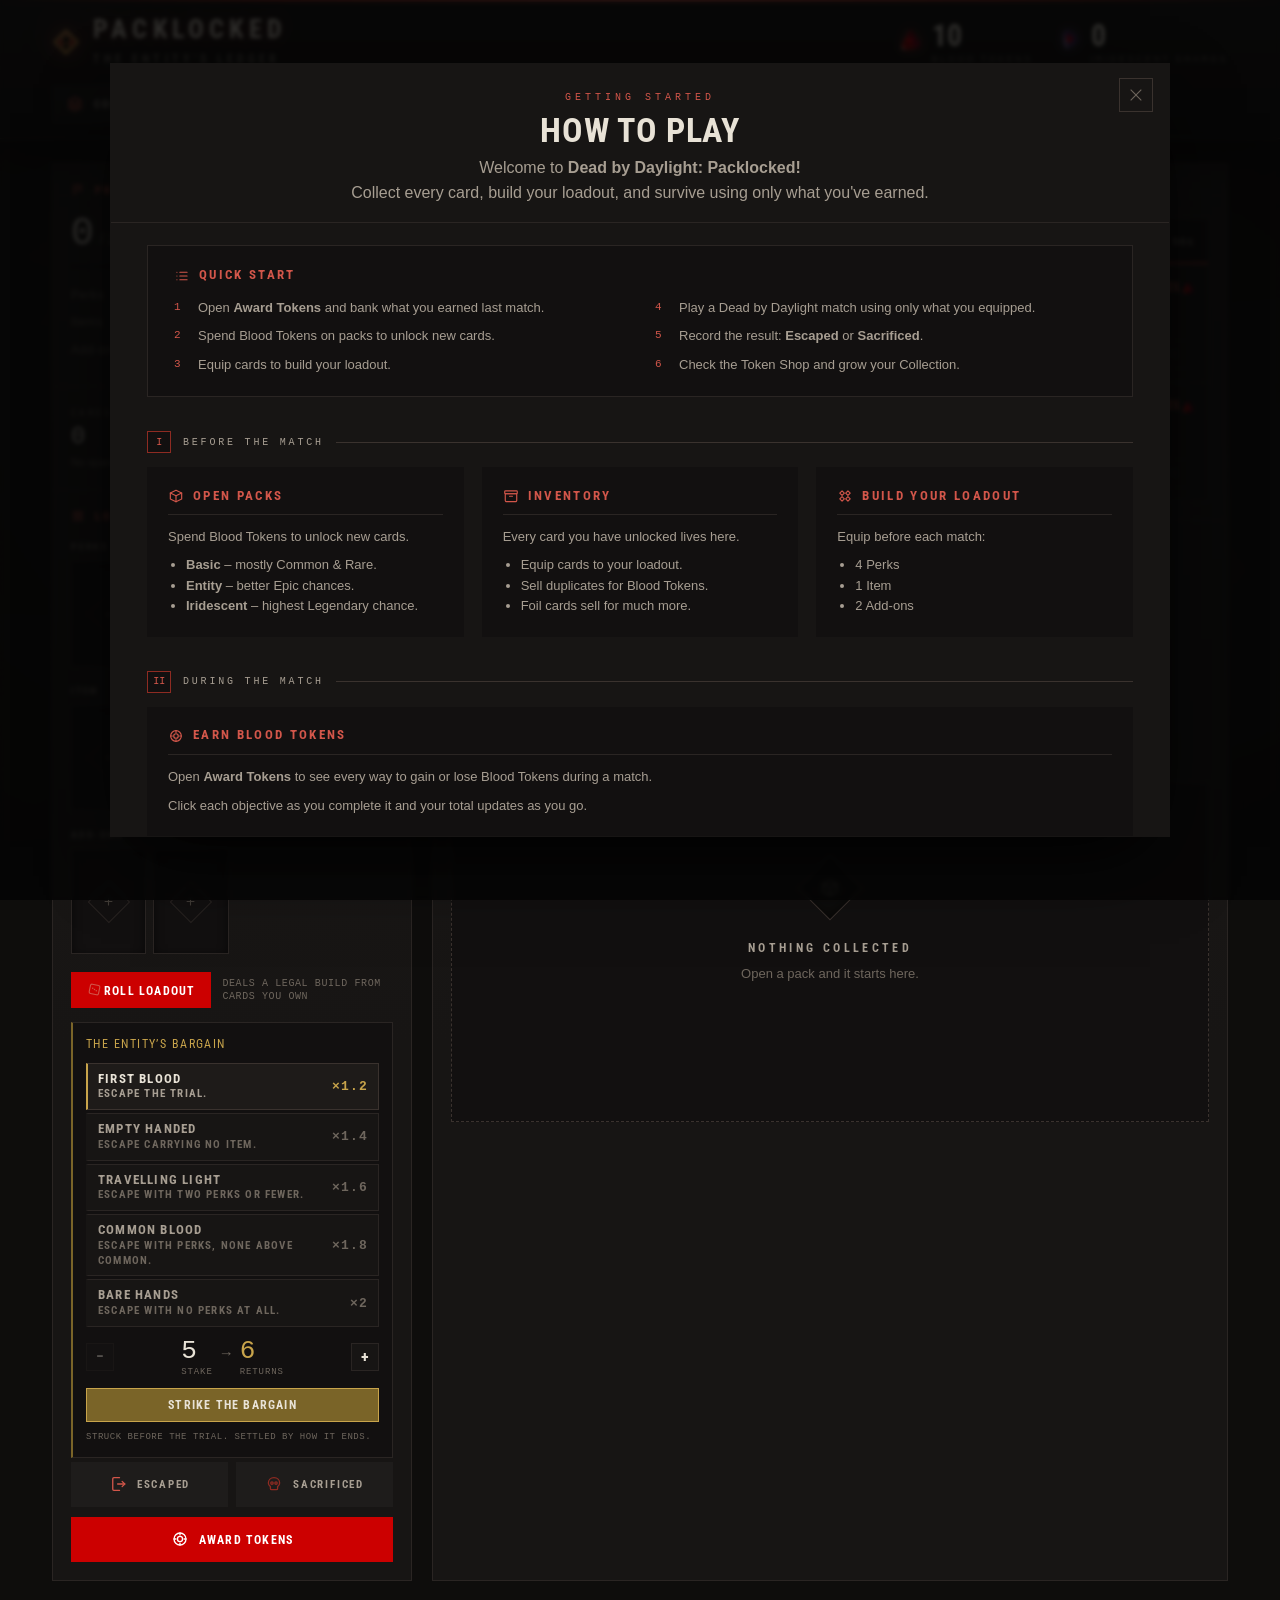
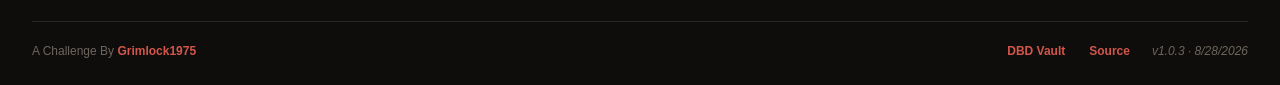
==== index.html @ 62cfdfff "Make Rusty Equipment give items, and ship v1.0.3 Equipment packs drew from items and add-ons merged " ====
<!DOCTYPE html>
<html lang="en">
<head>
 <meta charset="UTF-8">
 <meta name="viewport" content="width=device-width, initial-scale=1.0">
 <title>DBD Packlocked</title>

 <!-- The bar's brand mark. SVG first, because browsers that understand it
      prefer it and it stays sharp on any display; the 32px PNG is the fallback
      for the ones that do not, and 180 is what iOS wants for a home screen. -->
 <link rel="icon" type="image/svg+xml" href="images/ui/favicon.svg">
 <link rel="icon" type="image/png" sizes="32x32" href="images/ui/favicon-32.png">
 <link rel="apple-touch-icon" sizes="180x180" href="images/ui/favicon-180.png">
 <meta name="theme-color" content="#0E0D0C">

 <link rel="stylesheet" href="css/chrome.css">
 <link rel="stylesheet" href="css/spectacle.css">

 <!-- The one script that is not at the bottom with the others. It sets the
      Reduced Effects class on <html> before the first paint, which is the
      whole reason it exists. Loaded down with its siblings it would arrive
      after the browser had already painted the fog and filters once, on
      exactly the machines that cannot afford to. See the load order note in
      the file itself before moving it. -->
 <script src="ui/graphics.js"></script>
</head>
<body>

 <div class="plAmb" aria-hidden="true">
 <i class="plAmb__grain"></i>
 <i class="plAmb__fog plAmb__fog--pale"></i>
 <i class="plAmb__fog plAmb__fog--blood"></i>
 <i class="plAmb__vignette"></i>
 </div>

 <header class="plBar">

 <div class="plBar__inner">

 <div class="plBar__brand">
 <span class="plBar__mark" data-icon="brand" data-icon-size="28" aria-hidden="true"></span>
 <div>
 <h1 class="plBar__name">Packlocked</h1>
 <p class="plBar__tag">The Entity's Ledger</p>
 </div>
 </div>

 <div class="plBar__tokens">
 <span class="plBar__blood" data-icon="blood" data-icon-size="22"></span>
 <div class="plBar__tokensText">
 <span class="plBar__n" id="tokens">0</span>
 <span class="plBar__k">Blood Tokens</span>
 </div>
 </div>

 <div class="plBar__tokens plBar__tokens--shard">
 <span class="plBar__blood" data-icon="shard" data-icon-size="22"></span>
 <div class="plBar__tokensText">
 <span class="plBar__n" id="shards">0</span>
 <span class="plBar__k">Iridescent Shards</span>
 <span class="plBar__pity" id="pityNote"></span>
 </div>
 </div>

 <nav class="plBar__nav">
 <button id="collectionButton"><span data-icon="collection"></span>Collection<span id="collectionBadge" class="plBadge" hidden></span></button>
 <button id="weeklyButton"><span data-icon="goal"></span>Weekly<span id="weeklyBadge" class="plBadge" hidden></span></button>
 <button id="statsButton"><span data-icon="stats"></span>Stats</button>
 <button id="guideButton"><span data-icon="rules"></span>Rules</button>
 <button id="saveSlotsButton"><span data-icon="save"></span>Save Slots</button>

 <div class="plMore">
 <button type="button" id="moreButton" class="plMore__toggle"
 aria-expanded="false" aria-haspopup="true" aria-label="More">
 <span data-icon="more"></span>
 </button>
 <div class="plMore__panel" id="morePanel" hidden>
 <button id="settingsButton"><span data-icon="sound"></span>Settings</button>
 <div class="plMore__rule" role="separator"></div>
 <button id="removeToken"><span data-icon="minus"></span>-1 Token</button>
 <button id="resetInventory" class="plMore__danger"><span data-icon="reset"></span>Reset Save</button>
 </div>
 </div>
 </nav>

 </div>

 </header>

 <div class="app">

 <main class="plLayout">

 <aside class="plSide">

 <div class="plBlock">

 <div class="plLabel"><span data-icon="goal" data-icon-size="14"></span>Progress</div>

 <div class="plGoal">

 <div class="plGoal__top">
 <span class="plGoal__big" id="collectionFound">0</span>
 <span class="plGoal__tot" id="collectionTotal">/ 0</span>
 <span class="plGoal__pct" id="collectionPct">0%</span>
 </div>

 <div class="plGoal__bar"><i id="collectionBar"></i></div>

 <div class="plSplit" id="collectionSplit"></div>

 </div>

 </div>

 <div class="plMinor" id="plMinor"></div>

 <div class="plBlock">

 <div class="plLabel"><span data-icon="loadout" data-icon-size="14"></span>Loadout
 <button type="button" id="holdAllButton" class="loadoutBulkLock"
 title="Hold every filled slot so the next roll leaves them alone">Hold All</button>
 <button type="button" id="clearHoldsButton" class="loadoutBulkLock"
 title="Release every held slot">Clear Holds</button>
 </div>

 <div class="plLoadout">

 <div class="plLoadout__group">
 <h3>Perks</h3>
 <div class="plLoadout__row" id="perkSlots">
 <div class="slot" id="perk1"><span class="slot__mark" aria-hidden="true" data-icon="plus" data-icon-size="15"></span><span class="srOnly">Empty perk slot</span></div>
 <div class="slot" id="perk2"><span class="slot__mark" aria-hidden="true" data-icon="plus" data-icon-size="15"></span><span class="srOnly">Empty perk slot</span></div>
 <div class="slot" id="perk3"><span class="slot__mark" aria-hidden="true" data-icon="plus" data-icon-size="15"></span><span class="srOnly">Empty perk slot</span></div>
 <div class="slot" id="perk4"><span class="slot__mark" aria-hidden="true" data-icon="plus" data-icon-size="15"></span><span class="srOnly">Empty perk slot</span></div>
 </div>
 </div>

 <div class="plLoadout__group">
 <h3>Item</h3>
 <div class="plLoadout__row">
 <div class="slot" id="itemSlot"><span class="slot__mark" aria-hidden="true" data-icon="plus" data-icon-size="15"></span><span class="srOnly">Empty item slot</span></div>
 </div>
 </div>

 <div class="plLoadout__group">
 <h3>Add-ons</h3>
 <div class="plLoadout__row" id="addonSlots">
 <div class="slot" id="addon1"><span class="slot__mark" aria-hidden="true" data-icon="plus" data-icon-size="15"></span><span class="srOnly">Empty add-on slot</span></div>
 <div class="slot" id="addon2"><span class="slot__mark" aria-hidden="true" data-icon="plus" data-icon-size="15"></span><span class="srOnly">Empty add-on slot</span></div>
 </div>
 </div>

 </div>

 <div class="plRoll">
 <button type="button" id="rollLoadout" class="plRoll__go"><span data-icon="dice" data-icon-size="15"></span>Roll Loadout</button>
 <span class="plRoll__note" id="rollNote">Deals a legal build from cards you own</span>
 </div>

 <div class="plDeal" id="bargainPanel"></div>

 <div class="plResults">
 <button id="escapedButton"><span data-icon="escaped"></span>Escaped</button>
 <button id="sacrificedButton"><span data-icon="sacrificed"></span>Sacrificed</button>
 </div>

 <p class="plConfirmNote hidden" id="sacrificeNote">
 Those cards are gone for good. Click again to confirm.
 </p>

 <button id="tokenGuideButton" class="plActions__primary"><span data-icon="award"></span>Award Tokens</button>

 </div>

 </aside>

 <section class="plMain">

 <div class="plBlock">

    <div class="plLabel">
        <span data-icon="pack" data-icon-size="14"></span>Card Packs
        <button type="button" id="autoOpenToggle" class="autoToggle" aria-pressed="false">
            <span class="autoToggle__dot"></span><span class="autoToggle__label">Auto Open</span>
        </button>
    </div>

    <div class="plPackArea">

        <div class="plPackShelf">

            <!-- Cheapest first, so the shelf reads as a price ladder. -->
            <div class="plShelf">
                <div class="plPick">
                    <button id="basicPack" class="plWrap" data-tier="basic"></button>
                </div>

                <div class="plPick">
                    <button id="itemPack" class="plWrap" data-tier="item"></button>
                </div>

                <div class="plPick">
                    <button id="entityPack" class="plWrap" data-tier="entity"></button>
                </div>
            </div>

        </div>

        <!-- Rotating Pack Shop: two special packs rotate every hour,
             with 1-3 copies available for each pack during the rotation.

             The drain bar under the header empties across that window, so the
             stock reads as temporary at a glance rather than only to whoever
             stops to do arithmetic on the clock. -->
        <div class="rp" id="rotatingPackShop">

            <div class="rp__head">
                <span class="rp__title">Rotating Packs</span>
                <span class="rp__timer" id="rotatingPackTimer">--</span>
            </div>

            <div class="rp__drain">
                <i id="rotatingPackDrain"></i>
            </div>

            <div class="rp__list" id="rotatingPackList"></div>

        </div>

    </div>

    <div id="packAnimation"></div>

</div>

 <div class="plBlock plTabbed">

 <div class="plTabs">
 <button class="plTab active" data-tab="inventory">
 Inventory<span id="tabInvCount"></span>
 </button>
 <button class="plTab" data-tab="shop">
 Shop<span id="tabShopCount"></span>
 </button>
 <button class="plTab" data-tab="pulls">
 Pulls<span id="tabPullCount"></span>
 </button>
 </div>

 <div class="plTabPanel" data-panel="inventory">

 <div class="invTools">

 <div class="invTools__row invTools__row--search">

 <label class="invSearch">
 <span class="invSearch__ic" data-icon="search" data-icon-size="15"></span>
 <input type="text"
 id="inventorySearch"
 placeholder="Search inventory...">
 </label>

 <p class="invCount" id="inventoryCount"></p>

 </div>

 <div class="invTools__row invTools__row--meta">

 <div class="inventoryTabs">
 <button class="inventoryTab active" data-type="perk">Perks</button>
 <button class="inventoryTab" data-type="equipment">Equipment</button>
 </div>

 <div class="invFilters" id="invRarity">
 <button class="invChip active" data-rarity="all">All<b class="invChip__n"></b></button>
 <button class="invChip common" data-rarity="Common">Common<b class="invChip__n"></b></button>
 <button class="invChip rare" data-rarity="Rare">Rare<b class="invChip__n"></b></button>
 <button class="invChip epic" data-rarity="Epic">Epic<b class="invChip__n"></b></button>
 <button class="invChip legendary" data-rarity="Legendary">Legendary<b class="invChip__n"></b></button>
 <button class="invChip special" data-rarity="Special">Special<b class="invChip__n"></b></button>
 </div>

 <label class="invSort">
 <span>Sort</span>
 <select id="inventorySort">
 <option value="rarity" selected>Rarity</option>
 <option value="recent">Newest first</option>
 <option value="name">Name</option>
 <option value="count">Duplicates</option>
 </select>
 </label>

 <button type="button" id="sellDuplicatesButton" class="invSellAll" disabled
 title="Sell every spare copy currently shown, keeping one of each">Sell Duplicates</button>

 </div>

 </div>

 <div id="inventory" class="plCard__grid--dense">Empty</div>

 </div>

 <div class="plTabPanel hidden" data-panel="shop">
 <h3 id="shopTimer"></h3>
 <div id="tokenShop"></div>
 </div>

 <div class="plTabPanel hidden" data-panel="pulls">
 <div id="pullLog"></div>
 </div>

 </div>

 </section>

 </main>

 </div>

 <div id="tokenGuide" class="modal">

 <div class="modalContent">

 <header class="modalHead modalHead--center">
 <button type="button" id="closeGuide" class="modalClose" aria-label="Close">&times;</button>
 <p class="plEyebrow">Blood Tokens</p>
 <h1 class="guideTitle">Survivor's Tome</h1>
 <p class="guideSubtitle">Earn Blood Tokens by completing objectives.</p>
 </header>

 <div class="guideGrid">

 <div class="guideCard">

 <h2>Accomplishments</h2>

 <div class="rewardRow" data-tokens="2"><span>Complete a Generator</span><strong class="rewardVal">+2<span data-icon="blood" data-icon-size="12"></span></strong></div>
 <div class="rewardRow" data-tokens="2">
 <span>Have a Generator finish while you are in chase</span>
 <strong class="rewardVal">+2<span data-icon="blood" data-icon-size="12"></span></strong>
 </div>
 <div class="rewardRow" data-tokens="1"><span>Safe Unhook</span><strong class="rewardVal">+1<span data-icon="blood" data-icon-size="12"></span></strong></div>
 <div class="rewardRow" data-tokens="1"><span>Take a Protection Hit</span><strong class="rewardVal">+1<span data-icon="blood" data-icon-size="12"></span></strong></div>
 <div class="rewardRow" data-tokens="1"><span>Heal Another Survivor</span><strong class="rewardVal">+1<span data-icon="blood" data-icon-size="12"></span></strong></div>
 <div class="rewardRow" data-tokens="1"><span>Cleanse or Bless a Totem</span><strong class="rewardVal">+1<span data-icon="blood" data-icon-size="12"></span></strong></div>
 <div class="rewardRow" data-tokens="2"><span>Stun the Killer 2x</span><strong class="rewardVal">+2<span data-icon="blood" data-icon-size="12"></span></strong></div>
 <div class="rewardRow" data-tokens="2"><span>Blind Or Pallet Save</span><strong class="rewardVal">+2<span data-icon="blood" data-icon-size="12"></span></strong></div>
 <div class="rewardRow" data-tokens="2"><span>Finish the Last Generator</span><strong class="rewardVal">+2<span data-icon="blood" data-icon-size="12"></span></strong></div>


 </div>

 <div class="guideCard">

 <h2>Bonuses</h2>

 <div class="rewardRow" data-tokens="2"><span>No Perks Equipped</span><strong class="rewardVal">+2<span data-icon="blood" data-icon-size="12"></span></strong></div>
 <div class="rewardRow" data-tokens="1"><span>No Item Equipped</span><strong class="rewardVal">+1<span data-icon="blood" data-icon-size="12"></span></strong></div>
 <div class="rewardRow" data-tokens="2"><span>Hatch Escape</span><strong class="rewardVal">+2<span data-icon="blood" data-icon-size="12"></span></strong></div>

 <div class="rewardRow" data-tokens="5"><span>Escape Without Going Down</span><strong class="rewardVal">+5<span data-icon="blood" data-icon-size="12"></span></strong></div>
 <div class="rewardRow" data-tokens="2"><span>Last Survivor Alive</span><strong class="rewardVal">+2<span data-icon="blood" data-icon-size="12"></span></strong></div>
 <div class="rewardRow" data-tokens="1"><span>Escape With A New Item</span><strong class="rewardVal">+1<span data-icon="blood" data-icon-size="12"></span></strong></div>

 </div>

 <div class="guideCard">

 <h2>Match Result</h2>

 <div class="rewardRow" data-tokens="-1">
 <span><span data-icon="sacrificed"></span>Sacrificed</span>
 <strong class="rewardVal rewardVal--neg">-1<span data-icon="blood" data-icon-size="12"></span></strong>
 </div>
 <div class="rewardRow" data-tokens="+2">
 <span>Tunneled out before 3 Generators left</span>
 <strong class="rewardVal">+2<span data-icon="blood" data-icon-size="12"></span></strong>
 </div>
 <div class="rewardRow" data-tokens="2"><span>Killed After Gates Powered</span><strong class="rewardVal">+2<span data-icon="blood" data-icon-size="12"></span></strong></div>
 <div class="rewardRow" data-tokens="3"><span>Escaped</span><strong class="rewardVal">+3<span data-icon="blood" data-icon-size="12"></span></strong></div>

 </div>

 <div class="guideCard">

 <h2>Penalties</h2>

 <div class="rewardRow" data-tokens="-2">
 <span>Cause a Teammate to get Downed</span>
 <strong class="rewardVal rewardVal--neg">-2<span data-icon="blood" data-icon-size="12"></span></strong>
 </div>

 <div class="rewardRow" data-tokens="-3">
 <span>Escape While a Teammate Is Still Hooked</span>
 <strong class="rewardVal rewardVal--neg">-3<span data-icon="blood" data-icon-size="12"></span></strong>
 </div>

 <div class="rewardRow" data-tokens="-10">
 <span>Disconnect / Give Up</span>
 <strong class="rewardVal rewardVal--neg">-10<span data-icon="blood" data-icon-size="12"></span></strong>
 </div>

 </div>

 <!-- Everything above is a row you tick after a trial. Everything below the
      game pays out on its own, so these rows read rather than click. -->
 <div class="guideCard">

 <h2>Beyond the Trial</h2>
 <p class="guideCard__note">Paid automatically. Nothing here needs awarding.</p>

 <div class="guideRow"><span>Sell a spare Common or Rare</span><strong class="rewardVal">+1<span data-icon="blood" data-icon-size="12"></span></strong></div>
 <div class="guideRow"><span>Sell a spare Epic or Legendary</span><strong class="rewardVal">+2<span data-icon="blood" data-icon-size="12"></span></strong></div>
 <div class="guideRow"><span>Sell a foil</span><strong class="rewardVal">+20<span data-icon="blood" data-icon-size="12"></span></strong></div>
 <div class="guideRow"><span>Sell an Entity Cursed</span><strong class="rewardVal">+50<span data-icon="blood" data-icon-size="12"></span></strong></div>
 <div class="guideRow">
 <span>Collection milestone, every 10%</span>
 <strong class="rewardVal">+5 to +150<span data-icon="blood" data-icon-size="12"></span></strong>
 </div>
 <div class="guideRow">
 <span>Weekly challenge, three a week</span>
 <strong class="rewardVal">+12 to +25<span data-icon="blood" data-icon-size="12"></span></strong>
 </div>
 <div class="guideRow">
 <span>Honour the Entity's Bargain</span>
 <strong class="rewardVal">&times;1.2 to &times;2</strong>
 </div>
 <div class="guideRow">
 <span>Break the Entity's Bargain</span>
 <strong class="rewardVal rewardVal--neg">stake lost</strong>
 </div>

 </div>

 <div class="guideCard">

 <h2>Iridescent Shards</h2>
 <p class="guideCard__note">A second currency. Shards only forge; they never buy packs.</p>

 <div class="guideRow"><span>Sell a spare Common</span><strong class="rewardVal">+1<span data-icon="shard" data-icon-size="12"></span></strong></div>
 <div class="guideRow"><span>Sell a spare Rare</span><strong class="rewardVal">+2<span data-icon="shard" data-icon-size="12"></span></strong></div>
 <div class="guideRow"><span>Sell a spare Epic</span><strong class="rewardVal">+3<span data-icon="shard" data-icon-size="12"></span></strong></div>
 <div class="guideRow"><span>Sell a spare Legendary</span><strong class="rewardVal">+5<span data-icon="shard" data-icon-size="12"></span></strong></div>
 <div class="guideRow"><span>&hellip; a foil pays triple, Entity Cursed eight times</span><strong class="rewardVal">&times;3 / &times;8</strong></div>
 <div class="guideRow"><span>Forge a Common</span><strong class="rewardVal rewardVal--neg">-150<span data-icon="shard" data-icon-size="12"></span></strong></div>
 <div class="guideRow"><span>Forge a Rare</span><strong class="rewardVal rewardVal--neg">-300<span data-icon="shard" data-icon-size="12"></span></strong></div>
 <div class="guideRow"><span>Forge an Epic</span><strong class="rewardVal rewardVal--neg">-540<span data-icon="shard" data-icon-size="12"></span></strong></div>
 <div class="guideRow"><span>Forge a Legendary</span><strong class="rewardVal rewardVal--neg">-1000<span data-icon="shard" data-icon-size="12"></span></strong></div>

 </div>
 </div>

 </div>

 </div>

 <div id="autoOpenModal" class="modal">
 <div class="modalContent modalContent--auto">

 <header class="modalHead modalHead--center">
 <button type="button" id="closeAutoOpen" class="modalClose" aria-label="Close">&times;</button>
 <p class="plEyebrow">Auto Open</p>
 <h2 id="autoOpenPackName">&nbsp;</h2>
 </header>

 <p class="autoOpen__afford" id="autoOpenAfford"></p>

 <div class="autoOpen__stepper">
 <button type="button" class="autoOpen__step" id="autoOpenStepDown" aria-label="Fewer">&minus;</button>
 <span id="autoOpenCount">1</span>
 <button type="button" class="autoOpen__step" id="autoOpenStepUp" aria-label="More">+</button>
 </div>

 <div class="autoOpen__actions">
 <button type="button" id="autoOpenAllIn" class="autoOpen__allIn">ALL IN!</button>
 <button type="button" id="autoOpenStart" class="autoOpen__start">Start</button>
 </div>

 </div>
 </div>

 <div id="guideModal" class="modal">

 <div class="modalContent">

 <header class="modalHead modalHead--center">
 <button type="button" id="closeGuideModal" class="modalClose" aria-label="Close">&times;</button>
 <p class="plEyebrow">Getting Started</p>
 <h1 class="guideTitle">How to Play</h1>
 <p class="guideSubtitle">
 Welcome to <strong>Dead by Daylight: Packlocked!</strong><br>
 Collect every card, build your loadout, and survive using only what you've earned.
 </p>
 </header>
 <div class="quickStart">

 <h2><span data-icon="steps" data-icon-size="16"></span>Quick Start</h2>
 <ol>
 <li>Open <strong>Award Tokens</strong> and bank what you earned last match.</li>
 <li>Spend Blood Tokens on packs to unlock new cards.</li>
 <li>Equip cards to build your loadout.</li>
 <li>Play a Dead by Daylight match using only what you equipped.</li>
 <li>Record the result: <strong>Escaped</strong> or <strong>Sacrificed</strong>.</li>
 <li>Check the Token Shop and grow your Collection.</li>
 </ol>

 </div>

 <section class="guidePhase">

 <p class="guidePhase__label"><span class="guidePhase__num">I</span>Before the Match</p>

 <div class="guideGrid">

 <div class="guideCard">

 <h2><span data-icon="pack" data-icon-size="16"></span>Open Packs</h2>

 <p>Spend Blood Tokens to unlock new cards.</p>

 <ul>
 <li><strong>Basic</strong> &ndash; mostly Common &amp; Rare.</li>
 <li><strong>Entity</strong> &ndash; better Epic chances.</li>
 <li><strong>Iridescent</strong> &ndash; highest Legendary chance.</li>
 </ul>

 </div>

 <div class="guideCard">

 <h2><span data-icon="inventory" data-icon-size="16"></span>Inventory</h2>

 <p>Every card you have unlocked lives here.</p>

 <ul>
 <li>Equip cards to your loadout.</li>
 <li>Sell duplicates for Blood Tokens.</li>
 <li>Foil cards sell for much more.</li>
 </ul>

 </div>

 <div class="guideCard">

 <h2><span data-icon="loadout" data-icon-size="16"></span>Build Your Loadout</h2>

 <p>Equip before each match:</p>

 <ul>
 <li>4 Perks</li>
 <li>1 Item</li>
 <li>2 Add-ons</li>
 </ul>

 </div>

 </div>

 </section>

 <section class="guidePhase">

 <p class="guidePhase__label"><span class="guidePhase__num">II</span>During the Match</p>

 <div class="guideGrid guideGrid--wide">

 <div class="guideCard">

 <h2><span data-icon="award" data-icon-size="16"></span>Earn Blood Tokens</h2>

 <p>
 Open <strong>Award Tokens</strong> to see every way to gain or lose Blood
 Tokens during a match.
 </p>

 <p>
 Click each objective as you complete it and your total updates as you go.
 </p>

 </div>

 </div>

 </section>

 <section class="guidePhase">

 <p class="guidePhase__label"><span class="guidePhase__num">III</span>After the Match</p>

 <div class="guideGrid guideGrid--pair">

 <div class="guideCard guideOutcome guideOutcome--kept">

 <h2><span data-icon="escaped" data-icon-size="16"></span>Escaped</h2>

 <p>Every equipped card returns to your Inventory.</p>

 </div>

 <div class="guideCard guideOutcome guideOutcome--lost">

 <h2><span data-icon="sacrificed" data-icon-size="16"></span>Sacrificed</h2>

 <p>Everything you equipped is destroyed for good.</p>

 </div>

 </div>

 </section>

 <section class="guidePhase guidePhase--standing">

 <p class="guidePhase__label">Always Available</p>

 <div class="guideGrid">

 <div class="guideCard">

 <h2><span data-icon="shop" data-icon-size="16"></span>Token Shop</h2>

 <p>Three Epic or Legendary cards, refreshed every hour.</p>

 <p>Buy one and it reads Sold Out until the next rotation.</p>

 </div>

 <div class="guideCard">

 <h2><span data-icon="collection" data-icon-size="16"></span>Collection</h2>

 <p>
 Click the Collection counter above your Inventory to see every Perk,
 Item and Add-on you have discovered.
 </p>

 </div>

 <div class="guideCard">

 <h2><span data-icon="goal" data-icon-size="16"></span>Your Goal</h2>

 <p>Collect every card while surviving on only what you have earned.</p>

 <p class="guideCard__quote">
 "The Entity rewards those who survive&hellip;
 and punishes those who grow careless."
 </p>

 </div>

 </div>

 </section>
 </div>
 </div>

 <div id="weeklyModal" class="modal">

 <div class="modalContent">

 <header class="modalHead">
 <button type="button" id="closeWeekly" class="modalClose" aria-label="Close">&times;</button>
 <p class="plEyebrow">Rotating Objectives</p>
 <h2>Weekly Challenges</h2>
 </header>

 <div id="weeklyList"></div>

 </div>

 </div>

 <div id="statsModal" class="modal">

 <div class="modalContent">

 <header class="modalHead">
 <button type="button" id="closeStats" class="modalClose" aria-label="Close">&times;</button>
 <p class="plEyebrow">Your Record</p>
 <h2>Statistics</h2>
 </header>

 <div id="statsList"></div>

 </div>

 </div>

 <div id="settingsModal" class="modal">

 <div class="modalContent">

 <header class="modalHead">
 <button type="button" id="closeSettings" class="modalClose" aria-label="Close">&times;</button>
 <p class="plEyebrow">Game</p>
 <h2>Settings</h2>
 </header>

 <div class="plPrefs">

 <section class="plPrefs__group">

 <h3>Sound</h3>

 <div class="plPrefs__rows">

 <div class="plSound__row">
 <label class="plSound__label" for="volumeSlider">Master</label>
 <input type="range" id="volumeSlider" class="plSound__slider"
 min="0" max="100" step="1" value="100"
 aria-describedby="volumeValue">
 <span class="plSound__value" id="volumeValue">100%</span>
 </div>

 <div class="plSound__row">
 <label class="plSound__label" for="interfaceSlider">Interface</label>
 <input type="range" id="interfaceSlider" class="plSound__slider"
 min="0" max="100" step="1" value="100"
 aria-describedby="interfaceValue">
 <span class="plSound__value" id="interfaceValue">100%</span>
 </div>

 <div class="plSound__row">
 <label class="plSound__label" for="packsSlider">Packs</label>
 <input type="range" id="packsSlider" class="plSound__slider"
 min="0" max="100" step="1" value="100"
 aria-describedby="packsValue">
 <span class="plSound__value" id="packsValue">100%</span>
 </div>

 <button type="button" id="muteToggle" class="plSound__mute">
 <span data-icon="sound"></span><span id="muteLabel">Mute</span>
 </button>

 </div>

 </section>

 <section class="plPrefs__group">

 <h3>Display</h3>

 <div class="plPrefs__rows">

 <div class="plTier" role="radiogroup" aria-label="Detail">
 <button type="button" class="plTier__opt" data-level="full" role="radio" aria-checked="true">Full</button>
 <button type="button" class="plTier__opt" data-level="reduced" role="radio" aria-checked="false">Reduced</button>
 <button type="button" class="plTier__opt" data-level="minimal" role="radio" aria-checked="false">Minimal</button>
 </div>

 <p class="plDisplay__note" id="detailNote"></p>

 </div>

 </section>

 <section class="plPrefs__group">

 <h3>Collection</h3>

 <div class="plPrefs__rows">

 <button type="button" id="openRosterButton" class="plDisplay__toggle">
 <span data-icon="collection"></span><span>Survivors &amp; Perks</span>
 </button>

 <p class="plDisplay__note" id="rosterSummary"></p>

 </div>

 </section>

 <p class="plPrefs__note">
 Sound and Display are kept on this device. Your roster belongs to this
 save slot, so each run can be scoped differently and it travels with an
 exported save.
 </p>

 </div>

 </div>

 </div>

 <div id="rosterModal" class="modal">

 <div class="modalContent">

 <header class="modalHead">
 <button type="button" id="closeRoster" class="modalClose" aria-label="Close">&times;</button>
 <p class="plEyebrow">Settings</p>
 <h2>Survivors &amp; Perks</h2>
 </header>

 <div class="plRoster">

 <p class="plRoster__lead">
 Tick only what you actually own in Dead by Daylight. Packs stop
 rolling everything else, and your collection goal shrinks to match.
 The fourteen perks every survivor starts with are always in.
 </p>

 <div class="plRoster__bar">
 <input type="search" id="rosterSearch" class="plRoster__search"
 placeholder="Search survivors or perks" aria-label="Search survivors or perks">
 <button type="button" id="rosterAll" class="plRoster__bulk">All</button>
 <button type="button" id="rosterNone" class="plRoster__bulk">None</button>
 </div>

 <p class="plRoster__counts" id="rosterCounts"></p>

 <div id="rosterResolve" class="plRoster__resolve" hidden></div>

 <div id="rosterBody">

 <h3 class="plRoster__head">Survivors</h3>
 <div id="rosterSurvivors" class="plRoster__list"></div>

 <h3 class="plRoster__head">Single perks
 <span class="plRoster__hint">bought from the Shrine of Secrets</span>
 </h3>
 <div id="rosterPerks" class="plRoster__list"></div>

 </div>

 </div>

 </div>

 </div>

 <div id="saveSlotsModal" class="modal">

 <div class="modalContent">

 <header class="modalHead">
 <button type="button" id="closeSaveSlots" class="modalClose" aria-label="Close">&times;</button>
 <p class="plEyebrow">Settings</p>
 <h2>Save Slots</h2>
 </header>

 <div id="saveSlotsList"></div>

 <div class="plTransfer">

 <h3>Transfer</h3>

 <p class="plTransfer__lead">
 Saves live in the browser, so a save made here is invisible to
 the same game opened from anywhere else. Move one across with
 Export and Import, and keep a copy somewhere safe, because
 clearing browser data takes your collection with it.
 </p>

 <div class="plTransfer__buttons">
 <button id="exportSave"><span data-icon="exportSave"></span>Export Save</button>
 <button id="importSave"><span data-icon="importSave"></span>Import Save</button>
 <button id="applyImport" class="hidden"><span data-icon="check"></span>Apply Import</button>
 </div>

 <textarea id="transferBox" class="hidden" rows="4" spellcheck="false"></textarea>

 <!-- Which slot an import is written into. Hidden until Import is pressed,
      so the panel stays as short as it was for anyone only exporting. -->
 <div id="importTarget" class="plTransfer__target hidden">
 <span class="plTransfer__targetLabel">Import into</span>
 <div class="plTransfer__slots">
 <button class="plTransfer__slot active" data-slot="1">Save 1</button>
 <button class="plTransfer__slot" data-slot="2">Save 2</button>
 <button class="plTransfer__slot" data-slot="3">Save 3</button>
 </div>
 </div>

 <p id="transferNote" class="plTransfer__note"></p>

 </div>

 </div>

 </div>

 <div id="kingUpgradeModal" class="modal">

    <div class="modalContent">

        <header class="modalHead">
            <button type="button" id="closeKingUpgrade" class="modalClose" aria-label="Close">&times;</button>
            <p class="plEyebrow">Special Card</p>
            <h2>Use The King</h2>
            <p class="modalHead__sub">Choose an Epic or lower card to upgrade.</p>
        </header>


        <div class="pickBar">
            <span class="pickBar__icon" data-icon="search" data-icon-size="14"></span>
            <input type="text" id="kingUpgradeSearch" class="pickBar__input" placeholder="Search cards">
            <span class="pickBar__meta" id="kingUpgradeMeta"></span>
        </div>

        <div id="kingUpgradeList"></div>
        
        <div id="kingUpgradeResult" class="kingUpgradeResult"></div>
    </div>

</div>

<div id="queenBorrowModal" class="modal">

    <div class="modalContent">

        <header class="modalHead">
            <button type="button" id="closeQueenBorrow" class="modalClose" aria-label="Close">&times;</button>
            <p class="plEyebrow">Special Card</p>
            <h2>Use The Queen</h2>
            <p class="modalHead__sub">Choose any perk you do not own. It is yours for one match.</p>
        </header>


        <div class="pickBar">
            <span class="pickBar__icon" data-icon="search" data-icon-size="14"></span>
            <input type="text" id="queenBorrowSearch" class="pickBar__input" placeholder="Search cards">
            <span class="pickBar__meta" id="queenBorrowMeta"></span>
        </div>

        <div id="queenBorrowList"></div>

        <div id="queenBorrowResult" class="kingUpgradeResult"></div>
    </div>

</div>

 <div id="collectionModal" class="modal">
 <div class="modalContent">
 <header class="modalHead">
 <button type="button" id="closeCollection" class="modalClose" aria-label="Close">&times;</button>
 <p class="plEyebrow">Card Collection</p>
 <h2>Collection</h2>
 </header>

 <h3 id="collectionProgress">0 / 0</h3>

 <div id="collectionRewards" class="plTrack"></div>

 <div id="collectionTabs">
 <button class="collectionTab" data-type="perk"><span>Perks</span><b class="collectionTab__count"></b></button>
 <button class="collectionTab" data-type="item"><span>Items</span><b class="collectionTab__count"></b></button>
 <button class="collectionTab" data-type="addon"><span>Add-ons</span><b class="collectionTab__count"></b></button>
 <button class="collectionTab" data-type="character"><span>Characters</span><b class="collectionTab__count"></b></button>
 </div>

 <div class="plSift">
 <input type="text" id="collectionSearch" placeholder="Search collection...">
 <div class="plSift__chips" id="collectionFilters">
 <button type="button" class="plSift__chip plSift__chip--on" data-filter="all">All</button>
 <button type="button" class="plSift__chip" data-filter="missing">Missing</button>
 <button type="button" class="plSift__chip" data-filter="forge">Can forge</button>
 </div>
 </div>

 <div id="collectionList" class="plCard__grid--dense"></div>
 </div>
 </div>

 <script src="data/gameData.js"></script>

 <script src="data/cards.js"></script>
 <script src="data/characters.js"></script>
 <script src="data/descriptions.js"></script>
 <script src="data/itemDescriptions.js"></script>

 <script src="ui/icons.js"></script>
 <script src="ui/card.js"></script>
 <script src="ui/panels.js"></script>
 <script src="ui/rewards.js"></script>
 <script src="ui/roller.js"></script>
 <script src="ui/forge.js"></script>
 <script src="ui/sell.js"></script>
 <script src="ui/autoOpen.js"></script>
 <script src="ui/bargain.js"></script>
 <script src="ui/characters.js"></script>
 <script src="ui/records.js"></script>
 <script src="ui/weekly.js"></script>
 <script src="ui/foil.js"></script>
 <script src="ui/pack.js"></script>
 <script src="ui/roster.js"></script>
 <script src="ui/transfer.js"></script>
 <script src="ui/sounds.js"></script>
 <script src="ui/tooltip.js"></script>
 <div id="tokenPopup"></div>
 <script src="script.js"></script>
 <script src="ui/tierlist.js"></script>

 <footer class="credits">

        <div class="credits__row">

            <span class="credits__made">
                A Challenge By
                <a href="https://twitch.tv/Grimlock1975" target="_blank" rel="noopener">Grimlock1975</a>
            </span>

            <nav class="credits__links">
                <a href="https://dbdvault.com/" target="_blank" rel="noopener">DBD Vault</a>
                <a href="https://github.com/TTVGrimlock1975/DBD-Packlocked" target="_blank" rel="noopener">
                    <span data-icon="github" data-icon-size="15"></span>Source
                </a>
            </nav>

            <span id="gameVersion">v1.0.3 · 8/28/2026</span>

        </div>

    </footer>



</body>
</html>
---- css/chrome.css ----
/* Packlocked
 *
 * Rarity is the only saturated colour tied to the collection. Everything else
 * is ink, bone and blood-red, DBD's own accent, in place of the gold this
 * chrome used to lead with. Gold is kept, but demoted to the handful of spots
 * that mean something specific by it (a Blood Token reward, Heavy Pack's own
 * foil-odds colour) rather than standing in as the default accent everywhere.
 * Panels are hairline and near-square rather than 2px grey and rounded,
 * because the game's own UI is angular.
 */

/* This file is the interface chrome: tokens, layout, the top bar, buttons,
 * tabs, modals and every panel frame. Its counterpart, spectacle.css, holds the
 * card face, the pack shelf, the opening sequence, the reveal and the rarity
 * screen effects. The parts that are already right and are not to be touched
 * while the chrome is being reworked. The boundary is the point: if a change
 * belongs to how a pack opens or how a card looks, it belongs in the other
 * file.
 *
 * Two ordering constraints, both load-bearing:
 *
 *   - chrome.css loads first, spectacle.css second, matching the order these
 *     rules had when they shared one file.
 *   - The display serif lives only in here. Card names, the reveal and the
 *     shelf keep the condensed face, and the file boundary is what guarantees
 *     it.
 */

/* Roboto Condensed, latin subset, self-hosted for the same offline-first
   reason as the serif above. This is the actual face Dead by Daylight's own
   UI and website set everything in. The wordmark, headings and buttons were
   leaning on Bahnschrift as a condensed-and-already-installed stand-in, which
   reads close but isn't the real thing. Two static cuts, regular and bold:
   the family ships more, but the interface only ever asks for these two. */
@font-face {
    font-family: "Roboto Condensed";
    font-style: normal;
    font-weight: 400;
    font-display: swap;
    src: url("../fonts/roboto-condensed-latin-400.woff2") format("woff2");
}

@font-face {
    font-family: "Roboto Condensed";
    font-style: normal;
    font-weight: 700;
    font-display: swap;
    src: url("../fonts/roboto-condensed-latin-700.woff2") format("woff2");
}

:root {

    /* Warm near-black. Plain grey reads as a stylesheet default; DBD's black
       has red in it. */
    --ink: #0E0D0C;
    --slab: #171514;
    --slab-hi: #1E1B19;
    --sunk: #121010;

    --rule: #2A2523;
    --rule-hi: #3A322E;

    --bone: #E8E2D6;
    --bone-2: #A79E92;
    --bone-3: #6E665D;

    --gild: #C8A44B;
    --gild-dim: #7A6428;
    --blood: #8E2B22;
    --blood-lt: #D2564A;

    /* DBD's own measured button red (their "Play Now" is rgb(204,0,0)),
       full-strength rather than knocked back to sit quietly with the rest of
       the chrome. Reserved for the one solid-filled action per screen.
       Everywhere else still reads --blood/--blood-lt, so the accent stays
       meaningful instead of turning every red touch into a shout. */
    --accent: #CC0000;
    --accent-hi: #E5241F;

    /* The exceptions. These are allowed to be loud.

       Taken from the game's own item ladder rather than the grey/blue/purple/
       gold that every card game reaches for. DBDBuilds derived these from its
       itemData -- Worn-Out Tools brown, Toolbox green, Commodious blue, Alex's
       purple, the iridescents red -- and brightened them to hold up on a dark
       panel. The same hexes sit in that project's packlocked/rarity.ts, so the
       two apps read as the same game rather than as two skins of one.

       Four tiers here against the game's five, so Uncommon's green is the one
       that goes unused. Rare keeps the blue it actually has in DBD; Epic and
       Legendary stand in for Very Rare and Ultra Rare.

       Special sits outside the ladder deliberately. Every colour above belongs
       to a rarity the game really has, so a tier DBD does not have has no
       business borrowing one -- gold is the only warm neutral left over. It
       used to run on --blood-lt, which put it in the same red as Legendary. */
    --common: #B07A45;
    --rare: #4A90E2;
    --epic: #B17AE0;
    --legendary: #E0556F;
    --special: #E8C14F;

    /* Two radii, because the two halves of the interface want different
       answers. --r is spectacle's: the card face, the shelf and the opening
       panel still soften by 3px, which stops a card reading as a cut-out.

       --rc is the chrome's, and it is nothing. Every panel, button, field and
       tab in this file is square, because the game's own UI is angular and
       3px was only ever a hedge against committing to that. One number to
       change if it ever turns out to be the wrong call. */
    --r: 3px;
    --rc: 0;

    --display: "Roboto Condensed", Bahnschrift, "Segoe UI Semibold", "Segoe UI", Arial, sans-serif;
    --body: "Segoe UI", -apple-system, Roboto, Arial, sans-serif;
    --mono: "Cascadia Mono", Consolas, "Courier New", monospace;

    /* The fog. Two tints: bone-pale for the drift that reads as mist, and a
       blood wash for the one that reads as the Entity being near. */
    --fog: rgba(196,180,160,.10);
    --fog-blood: rgba(143,31,26,.13);

    /* The top bar's height, so anything that has to clear it can say so once. */
    --barH: 92px;
}

* {
    margin: 0;
    padding: 0;
    box-sizing: border-box;
}

body {
    background: var(--ink);
    color: var(--bone);
    font-family: var(--body);
    font-size: 14px;
    line-height: 1.55;
    min-height: 100vh;
    -webkit-font-smoothing: antialiased;
}

/* Every panel that scrolls, in one place. The inventory and the collection
   list each carried their own near-identical copy of this, which is how the
   log and the King and Queen pickers ended up showing the browser's own grey
   bar against a near-black panel.

   A groove one step lighter than the panel and a thumb one step lighter
   again, so the bar reads as part of the frame rather than as furniture
   sitting on top of it. scrollbar-color covers Firefox, which never saw the
   webkit rules at all. */
.plLog__body,
.plTip,
.modalContent,
#inventory,
#collectionModal #collectionList,
#kingUpgradeList,
#rosterSwapList,
#queenBorrowList {
    scrollbar-width: thin;
    scrollbar-color: var(--rule-hi) var(--slab);
}

    .plLog__body::-webkit-scrollbar,
    .plTip::-webkit-scrollbar,
    .modalContent::-webkit-scrollbar,
    #inventory::-webkit-scrollbar,
    #collectionModal #collectionList::-webkit-scrollbar,
    #kingUpgradeList::-webkit-scrollbar,
    #queenBorrowList::-webkit-scrollbar {
        width: 10px;
    }

    .plLog__body::-webkit-scrollbar-track,
    .plTip::-webkit-scrollbar-track,
    .modalContent::-webkit-scrollbar-track,
    #inventory::-webkit-scrollbar-track,
    #collectionModal #collectionList::-webkit-scrollbar-track,
    #kingUpgradeList::-webkit-scrollbar-track,
    #queenBorrowList::-webkit-scrollbar-track {
        background: var(--slab);
        border-radius: var(--rc);
    }

    .plLog__body::-webkit-scrollbar-thumb,
    .plTip::-webkit-scrollbar-thumb,
    .modalContent::-webkit-scrollbar-thumb,
    #inventory::-webkit-scrollbar-thumb,
    #collectionModal #collectionList::-webkit-scrollbar-thumb,
    #kingUpgradeList::-webkit-scrollbar-thumb,
    #queenBorrowList::-webkit-scrollbar-thumb {
        background: var(--rule-hi);
        border-radius: var(--rc);
    }

    .plLog__body::-webkit-scrollbar-thumb:hover,
    .plTip::-webkit-scrollbar-thumb:hover,
    .modalContent::-webkit-scrollbar-thumb:hover,
    #inventory::-webkit-scrollbar-thumb:hover,
    #collectionModal #collectionList::-webkit-scrollbar-thumb:hover,
    #kingUpgradeList::-webkit-scrollbar-thumb:hover,
    #queenBorrowList::-webkit-scrollbar-thumb:hover {
        background: var(--bone-3);
    }

    /* The stepper arrows are the loudest part of the default bar and the part
       nobody uses. */
    .plLog__body::-webkit-scrollbar-button,
    .plTip::-webkit-scrollbar-button,
    .modalContent::-webkit-scrollbar-button,
    #inventory::-webkit-scrollbar-button,
    #collectionModal #collectionList::-webkit-scrollbar-button,
    #kingUpgradeList::-webkit-scrollbar-button,
    #queenBorrowList::-webkit-scrollbar-button {
        display: none;
    }

/* ── Atmosphere ────────────────────────────────────────────────────────── */

/* The game is set in fog, and for a long time this file said so while drawing
   a single flat gold wash. Four layers now, all inert to the pointer and all
   below .app: grain, two drifting banks of fog, and a vignette that closes the
   corners down.

   The layers are markup rather than pseudo-elements because there are four of
   them and because the fog has to be addressable on its own. See the two
   gates at the end of this block. */
.plAmb {
    position: fixed;
    inset: 0;
    z-index: 0;
    pointer-events: none;

    /* The fog banks below are deliberately larger than the viewport so their
       blur never shows an edge. Being fixed, they cannot lengthen the page,
       but clipping them here keeps the layer honest about its own bounds. */
    overflow: hidden;
}

    .plAmb > i {
        position: absolute;
        display: block;
    }

/* Film grain. Two rulings crossed at a shallow angle rather than a noise
   texture: no image to load, and it stays crisp at any zoom. Overlay keeps it
   from lifting the black. It darkens and lightens what is already there. */
.plAmb__grain {
    inset: 0;
    opacity: .5;
    mix-blend-mode: overlay;
    background:
        repeating-linear-gradient(48deg, rgba(255,240,220,.014) 0 1px, transparent 1px 4px),
        repeating-linear-gradient(-42deg, rgba(0,0,0,.28) 0 1px, transparent 1px 6px);
}

/* Both fog banks are inset well past the viewport, so the blur never reveals a
   hard edge as they drift.

   will-change promotes each bank to its own compositor layer up front. That
   is what actually lets the drift below move the layer instead of
   re-rasterizing it: a layer only gets the cheap translate-and-composite path
   the drift comment describes once it is already on its own layer, and
   without this hint the browser is free to decide that on its own, frame by
   frame, rather than guaranteed. */
.plAmb__fog {
    inset: -20%;
    will-change: transform;
}

.plAmb__fog--pale {
    opacity: .34;
    filter: blur(28px);
    background:
        radial-gradient(52% 38% at 22% 30%, var(--fog), transparent 70%),
        radial-gradient(44% 30% at 72% 62%, var(--fog), transparent 72%),
        radial-gradient(38% 26% at 46% 86%, var(--fog), transparent 74%);
    /* Pinned at the larger of the two values the scale used to travel between
       (see plDrift below), so the blurred edges stay as far outside the
       viewport as they ever were. One value, read by both keyframe stops
       below, rather than the same number written out twice, so the two
       stops cannot drift out of sync with each other. */
    --pl-fog-scale: 1.25;
    animation: plDrift 46s ease-in-out infinite alternate;
}

.plAmb__fog--blood {
    opacity: .26;
    filter: blur(36px);
    background:
        radial-gradient(46% 32% at 80% 18%, var(--fog-blood), transparent 70%),
        radial-gradient(40% 28% at 14% 74%, rgba(120,100,84,.10), transparent 72%);
    --pl-fog-scale: 1.20;
    animation: plDrift2 62s ease-in-out infinite alternate;
}

/* Two cycles that never line up, so the fog never visibly repeats.
 *
 * Translate only, and the scale held still on each. That is a performance
 * constraint rather than a design one, and it is worth spelling out because the
 * obvious edit, putting the swell back, quietly costs a lot.
 *
 * These layers carry filter: blur(28px) and blur(36px) over an area half again
 * the viewport in each direction. A blur radius is measured in device pixels,
 * so a layer that changes SIZE has to be blurred again from scratch on every
 * frame it changes; a layer that only MOVES can be blurred once and the result
 * shifted by the compositor. Provided the layer is already promoted, which is
 * what the will-change above guarantees. The scale was animating from 1.10 to
 * 1.25, which put both fog banks through a full re-blur sixty times a second,
 * on every screen, for as long as the tab was open. Holding the scale still
 * keeps the drift and drops the re-blur.
 *
 * --pl-fog-scale is set once per fog bank, above, and read here rather than
 * written again at each keyframe stop. */
@keyframes plDrift {
    from { transform: translate3d(-8%, 0, 0) scale(var(--pl-fog-scale)); }
    to   { transform: translate3d(8%, -3%, 0) scale(var(--pl-fog-scale)); }
}

@keyframes plDrift2 {
    from { transform: translate3d(6%, 2%, 0) scale(var(--pl-fog-scale)); }
    to   { transform: translate3d(-7%, -2%, 0) scale(var(--pl-fog-scale)); }
}

/* The corners go down so the middle of the page reads as lit. */
.plAmb__vignette {
    inset: 0;
    background: radial-gradient(120% 90% at 50% 50%, transparent 42%, rgba(0,0,0,.72) 100%);
}

/* A pack opens inline, in the middle of the main column. There is no overlay
   covering any of this. So while one is open the drift is the only other thing
   moving on the page, and it competes with the burst and the embers at the
   edge of vision. #packAnimation is empty except while a pack is open, which
   makes this a question the stylesheet can answer on its own. */
body:has(#packAnimation:not(:empty)) .plAmb__fog {
    animation-play-state: paused;
}

/* Still, not gone. A reduced-motion reader keeps the fog and loses the drift;
   removing the layers outright would take the atmosphere with them. */
@media (prefers-reduced-motion: reduce) {

    .plAmb__fog {
        animation: none;
    }
}

.app {
    position: relative;
    z-index: 1;
}

::selection {
    background: var(--blood);
    color: var(--bone);
}

:focus-visible {
    outline: 2px solid var(--blood-lt);
    outline-offset: 2px;
}

/* ── Icons ─────────────────────────────────────────────────────────────── */

/* Inline SVG on currentColor, so an icon takes the colour of whatever it sits
   in and lines up with the text beside it. */
.ic {
    flex: 0 0 auto;
    vertical-align: -.18em;
}

button .ic {
    margin-right: 2px;
}

/* A blood token is red wherever it appears. Sidebar, sell buttons, pack
   costs, reward chips.

   The button case needs the class written twice. `button .ic--blood` and the
   generic `button .ic { color: var(--blood-lt) }` further down both compute to
   (0,1,1), since `button` is a type selector and not a class, so the tie fell
   to whichever came later in the file, which was the gold one, and every blood
   icon on a button rendered yellow. `.ic.ic--blood` takes it to (0,2,1) and
   wins on weight, so reordering the file cannot bring the bug back. */
.ic--blood,
button .ic.ic--blood,
.plPick__cost .ic--blood,
.rewardVal .ic--blood {
    color: var(--blood-lt);
}

/* Buttons carrying an icon lay out as a row rather than relying on whitespace. */
/* The sidebar's eight-button column is gone, four of those buttons are in the
   bar's nav now, three are behind its overflow, and Award Tokens sits with the
   match result. They all still lay their icon and label out as a row. */
.plActions__primary,
.plResults button,
.plTransfer__buttons button,
.cardButtons button,
.plBar__nav button,
.plMore__panel button,
.plPick__cost {
    display: inline-flex;
    align-items: center;
    gap: 8px;
}

/* The overflow reads as a list, so its items align left. Everything else is a
   button that happens to carry an icon, and centres. */
.plResults button,
.cardButtons button,
.plBar__nav button,
.plActions__primary {
    justify-content: center;
}

.plPick__cost {
    gap: 5px;
}

/* The 28px that used to sit above the page is the bar's job now. */
.app {
    width: 95%;
    max-width: 1560px;
    margin: auto;
    padding: 24px 20px 0;
}

/* ── Type ──────────────────────────────────────────────────────────────── */

h1, h2, h3 {
    font-family: var(--display);
    font-weight: 600;
    letter-spacing: .01em;
    line-height: 1.15;
}

h1 {
    font-size: 30px;
    margin-bottom: 8px;
}

h2 {
    font-size: 21px;
    letter-spacing: .06em;
    text-transform: uppercase;
    margin-bottom: 14px;
}

h3 {
    font-size: 15px;
    margin-bottom: 8px;
}

/* Counts, costs and timers are data, so they get the mono face and tabular
   figures. A number must not change width as it ticks.

   The sidebar's old token block is gone; the bar's count, the collection
   meter and the inventory counts carry the figures in its place. This list
   is the single answer to "is this a figure?". Add here, not inline. */
.plGoal__big, .plGoal__pct, .plSplit__n, .plMinor__v,
.plBar__n, .invCount, .invChip__n,
.plWrap__burst, .plPick__cost, .plLog__when, .plCard__count,
.rewardVal, #shopTimer, .plTab span {
    font-family: var(--mono);
    font-variant-numeric: tabular-nums;
}

/* ── Buttons ───────────────────────────────────────────────────────────── */

/* Chromeless at rest: a fill, not an outline.
 *
 * Dead by Daylight draws almost no 1px boxes. Look at Character Info or the
 * Auric Cell shelf and the structure is carried by type, by space, and by
 * rules that dissolve rather than stop -- an outline only ever appears on the
 * thing you are pointing at. A screen made of hairline rectangles is the one
 * cue that reads "web form" no matter how the palette is tuned, and this rule
 * was drawing most of them.
 *
 * The border stays in the box model and only loses its colour. That matters:
 * some four dozen rules across this file light a border-color on hover, focus
 * or .active, and every one of them keeps working untouched -- they now bring
 * an edge up out of nothing instead of recolouring one that was always there.
 * Setting border-width to 0 would have silently killed all of them and shifted
 * every button by a pixel in both directions.
 *
 * The faint wash replaces the outline as the "this is pressable" cue, which is
 * how the game does it too: its own buttons are filled plates, never outlines. */
button {
    background: rgba(255,255,255,.032);
    color: var(--bone-2);
    border: 1px solid transparent;
    border-radius: var(--rc);
    padding: 9px 14px;
    font-family: var(--display);
    font-size: 12px;
    font-weight: 600;
    letter-spacing: .1em;
    text-transform: uppercase;
    cursor: pointer;
    transition: color .16s, border-color .16s, background .16s;
}

    button:hover:not(:disabled) {
        color: var(--bone);
        border-color: var(--blood);
        background: rgba(210,86,74,.06);
    }

    button:active:not(:disabled) {
        background: rgba(210,86,74,.12);
    }

    button:disabled {
        opacity: .4;
        cursor: not-allowed;
    }

button .ic {
    color: var(--blood-lt);
}

button:disabled .ic {
    color: currentColor;
}

/* ── The top bar ───────────────────────────────────────────────────────── */

/* Identity, tokens, collection and navigation used to live in the sidebar,
   which meant a 360px column carried the whole interface and the packs got
   whatever was left. They are chrome, not content, so they sit across the top
   now and the sidebar is free to be what it is actually for: the loadout and
   the match.

   The bar is a sibling of .app rather than a child of it. .app is width:95%,
   so anything inside it is inset from the viewport and the bar's bottom rule
   would stop short of both edges. */
.plBar {
    position: sticky;
    top: 0;
    z-index: 20;
    border-bottom: 1px solid var(--rule);
    background: linear-gradient(180deg, rgba(23,21,20,.96), rgba(14,13,12,.86));
    backdrop-filter: blur(6px);
    box-shadow: 0 18px 46px rgba(0,0,0,.55);
}

/* A blood-red hairline along the very top, brightest in the middle. DBD's
   own accent line, where this used to gild itself instead. */
.plBar::before {
    content: "";
    display: block;
    height: 2px;
    background: linear-gradient(90deg,
        transparent, var(--blood) 22%, var(--blood-lt) 50%, var(--blood) 78%, transparent);
}

.plBar__inner {
    width: 95%;
    max-width: 1560px;
    margin: auto;
    padding: 14px 20px;
    display: flex;
    flex-wrap: wrap;
    align-items: center;
    gap: 16px 26px;
}

/*, wordmark, */

.plBar__brand {
    display: flex;
    align-items: center;
    gap: 13px;
    margin-right: auto;
}

/* The mark: a sealed diamond with a keyhole cut through it. The app's own
   gem shape, finally saying something rather than being a rotated square.
   Drawn in ui/icons.js under "brand", which is where its geometry is
   explained.

   The glow is a pair of drop-shadows rather than a box-shadow, because the
   mark is now an SVG silhouette and a box-shadow would light the square
   bounding box behind it instead of the diamond. */
.plBar__mark {
    display: flex;
    flex: none;
    filter:
        drop-shadow(0 0 9px rgba(210,86,74,.40))
        drop-shadow(0 0 16px rgba(142,43,34,.45));
}

.plBar__name {
    font-family: var(--display);
    font-size: 26px;
    font-weight: 600;
    line-height: 1;
    letter-spacing: .2em;
    text-transform: uppercase;
    color: var(--bone);
    text-shadow: 0 2px 18px rgba(142,43,34,.55);
}

.plBar__tag {
    font-family: var(--display);
    font-size: 12px;
    font-weight: 700;
    letter-spacing: .34em;
    text-transform: uppercase;
    color: var(--bone-3);
    margin-top: 5px;
}

/*, tokens, */

/* No box, no fill. DBD's own currency reads as a bare icon and a number
   straight on the background, not a bordered pill. A boxed chip is what a web
   dashboard does with a stat; the game just states the number. */
.plBar__tokens {
    display: flex;
    flex: none;
    align-items: center;
    gap: 10px;
}

.plBar__blood {
    display: block;
    color: var(--blood-lt);
    filter: drop-shadow(0 0 6px rgba(210,86,74,.5));
}

.plBar__tokensText {
    display: flex;
    flex-direction: column;
    line-height: 1.05;
}

/* Bigger and bolder: the scale jump between this number and its own label is
   what reads as "a stat the game wants you to see" rather than a form field. */
.plBar__n {
    font-family: var(--display);
    font-size: 30px;
    font-weight: 700;
    color: var(--bone);
}

.plBar__k {
    font-size: 9px;
    letter-spacing: .28em;
    text-transform: uppercase;
    color: var(--bone-3);
    margin-top: 3px;
}

/*, navigation, */

.plBar__nav {
    display: flex;
    flex: none;
    align-items: center;
    gap: 7px;
}

    .plBar__nav button {
        padding: 9px 13px;
        font-family: var(--display);
        font-size: 11px;
        letter-spacing: .16em;
        text-transform: uppercase;
    }

/*, the overflow, */

/* Sound, -1 Token and Reset Save are utilities and one of them is destructive.
   They do not belong in persistent chrome beside Collection, but they do have
   to stay reachable. */
.plMore {
    position: relative;
}

.plMore__toggle {
    padding: 9px 11px;
}

.plMore__panel {
    position: absolute;
    top: calc(100% + 8px);
    right: 0;
    z-index: 5;
    min-width: 190px;
    display: flex;
    flex-direction: column;
    gap: 6px;
    padding: 8px;
    /* Chromeless at rest: a 48px drop shadow already lifts it off the bar,
       so the outline was drawing a second time what the fill
       already said. Colour goes, box model stays. */
    border: 1px solid transparent;
    background: var(--slab-hi);
    box-shadow: 0 22px 48px rgba(0,0,0,.6);
}

    .plMore__panel[hidden] {
        display: none;
    }

    .plMore__panel button {
        justify-content: flex-start;
        padding: 9px 12px;
        font-size: 12px;
    }

    /* Sound is a setting you come back to; the other two rewrite your save.
       A rule between them says so before either is even read, not just once
       the pointer lands on one. */
    .plMore__rule {
        height: 1px;
        margin: 2px 4px;
        background: var(--rule-hi);
    }

    /* The one action here that cannot be undone reads as different in kind,
       not just on hover. Red at rest, the same way a destructive control
       does everywhere else in the app. */
    .plMore__danger {
        color: var(--blood-lt);
    }

        .plMore__danger .ic {
            color: var(--blood-lt);
        }

        .plMore__danger:hover:not(:disabled) {
            border-color: var(--blood-lt);
            background: rgba(210,86,74,.09);
        }

/* Below this the bar cannot hold four columns. The wordmark keeps the first
   row to itself with the tokens; everything else drops beneath it. */
@media (max-width: 900px) {

    .plBar__inner {
        gap: 12px 16px;
    }

    /* flex:1 1 100%, not the base rule's flex:none. A flex:none box sizes to
       its content and so can never wrap. Below about 560px that pushed Save
       Slots through the right edge and the overflow button off the page
       entirely. Given the whole row to fill, it wraps as intended. */
    .plBar__nav {
        order: 4;
        flex: 1 1 100%;
        flex-wrap: wrap;
    }

    .plBar__name {
        font-size: 21px;
    }
}

/* On a phone the wordmark and the token count still have to share a row, and
   at full size they do not fit. The tagline goes first. It is the one thing
   up here that is decoration rather than information. */
@media (max-width: 560px) {

    .plBar__tag {
        display: none;
    }

    .plBar__name {
        font-size: 18px;
        letter-spacing: .14em;
    }

    .plBar__brand {
        gap: 10px;
    }

    .plBar__tokens {
        gap: 8px;
    }

    .plBar__n {
        font-size: 22px;
    }
}

/* ── Layout ────────────────────────────────────────────────────────────── */

/* Stretch, not start: the sidebar and the main column are two glass panels
   now, and start let the shorter one stop wherever its own content ran out.
   Its panel simply ended mid-row while the taller column kept going below
   it. Stretch runs both to the row's own height, so the two bottom edges
   land on the same line regardless of which column has more in it. */
.plLayout {
    display: grid;
    grid-template-columns: 360px 1fr;
    gap: 20px;
    align-items: stretch;
    margin-bottom: 25px;
}

/* One lit surface per column, not a stack of separately-boxed cards. DBD's
   own loadout screen is a single glass panel over the world. Power, Add-ons
   and Perks sit on the same sheet, divided by spacing and a rule, never by a
   second nested border. A .plBlock used to carry that panel treatment itself,
   which meant every section doubled its neighbour's border and the column
   read as a stack of cards rather than one surface. */
.plSide,
.plMain {
    display: flex;
    flex-direction: column;
    min-width: 0;
    position: relative;
    background: linear-gradient(180deg, var(--slab-hi), var(--slab) 62%);
    border: 1px solid var(--rule);
    border-radius: var(--rc);
    box-shadow: inset 0 1px 0 rgba(210,86,74,.07);
}

/* A section on that shared sheet. Padding stands in for the border it used to
   carry; the rule along the top is what actually separates it from whatever
   came before, and the first section in a column has nothing to divide from. */
.plBlock {
    position: relative;
    padding: 18px;
}

    .plBlock + .plBlock,
    .plMinor + .plBlock {
        border-top: 1px solid var(--rule);
    }

/* A section label and the rule that runs off it, borrowed from the tome the
   guide modal was already dressed as. */
/* Each section is marked by its own icon rather than by a repeated diamond:
   a flag for Progress, the pack for Card Packs, the four slots for Loadout.
   A label that says what it is beats three identical shapes, and the guide
   cards already set the precedent for a heading carrying an icon.

   The diamond is not lost. The loadout icon is four of them, the bar's
   wordmark still wears one, and the empty slots ghost it.

   Tracking matches the bar's own labels at .28em. It was .2em, which read as a
   different family of label sitting under one that was wider. */
.plLabel {
    display: flex;
    align-items: center;
    gap: 10px;
    color: var(--blood-lt);
    font-family: var(--display);
    font-size: 11px;
    font-weight: 600;
    letter-spacing: .28em;
    text-transform: uppercase;
    margin-bottom: 16px;
}

    /* The span the icon hydrates into: a plain inline box would sit on the
       text baseline and drag the rule down with it. */
    .plLabel > span {
        display: flex;
        flex: none;
    }

    .plLabel .ic {
        color: var(--blood-lt);
    }

    .plLabel::after {
        content: "";
        flex: 1;
        height: 1px;
        background: linear-gradient(90deg, var(--blood), transparent);
    }

/* The Loadout label's row-level lock shortcuts -- same small outline-pill
   language as autoToggle uses in the Card Packs label, sized down further
   since two of these sit side by side instead of one. Own font and color
   rather than inheriting the label's blood-red tracking: the heading is a
   title, these are controls. */
.loadoutBulkLock {
    flex: none;
    padding: 3px 8px;
    font-family: var(--display);
    font-size: 8px;
    font-weight: 600;
    letter-spacing: .1em;
    text-transform: uppercase;
    color: var(--bone-3);
    background: none;
    border: 1px solid var(--rule-hi);
    border-radius: var(--rc);
    cursor: pointer;
    transition: color .15s, border-color .15s, opacity .15s;
}

    .loadoutBulkLock:hover:not(:disabled) {
        color: var(--bone);
        border-color: var(--gild);
    }

    .loadoutBulkLock:disabled {
        opacity: .35;
        cursor: default;
    }

.plEyebrow {
    color: var(--bone-3);
    font-family: var(--mono);
    font-size: 10px;
    letter-spacing: .28em;
    text-transform: uppercase;
    margin-bottom: 6px;
}

/* Collection progress */

.plGoal__top {
    display: flex;
    align-items: baseline;
    gap: 7px;
    margin-bottom: 12px;
}

.plGoal__big {
    font-size: 38px;
    line-height: 1;
    letter-spacing: -.02em;
}

.plGoal__tot {
    color: var(--bone-3);
    font-size: 14px;
}

.plGoal__pct {
    margin-left: auto;
    color: var(--blood-lt);
    font-size: 15px;
}

.plGoal__bar {
    height: 3px;
    background: var(--sunk);
    overflow: hidden;
    margin-bottom: 18px;
}

    .plGoal__bar i {
        display: block;
        height: 100%;
        background: var(--blood-lt);
        box-shadow: 0 0 8px rgba(210,86,74,.55);
        transition: width .5s ease;
    }

.plSplit__row {
    display: flex;
    align-items: center;
    gap: 12px;
    margin-bottom: 9px;
    font-size: 12px;
}

.plSplit__k {
    width: 58px;
    color: var(--bone-3);
    letter-spacing: .04em;
}

.plSplit__bar {
    flex: 1;
    height: 2px;
    background: var(--sunk);
    overflow: hidden;
}

    .plSplit__bar i {
        display: block;
        height: 100%;
        transition: width .5s ease;
    }

/* Both progress bars slide their width over half a second, and neither had a
   way for reduced motion to reach it. Placed after both rules, since a media
   query adds no specificity to argue with them. */
@media (prefers-reduced-motion: reduce) {

    .plGoal__bar i,
    .plSplit__bar i {
        transition: none;
    }
}

.plSplit__n {
    width: 54px;
    text-align: right;
    color: var(--bone-2);
    font-size: 11px;
}

/* Minor stats */

.plMinor {
    display: grid;
    grid-template-columns: 1fr 1fr;
    padding: 18px;
    border-top: 1px solid var(--rule);
}

/* Bare, like the bar's own token count now. A stat on the shared sheet, not
   a card of its own. The second column carries a rule instead of a gap, so
   the pair still reads as two figures without a second nested border. */
.plMinor__c {
    display: flex;
    flex-direction: column;
    gap: 2px;
}

    .plMinor__c + .plMinor__c {
        padding-left: 14px;
        margin-left: 14px;
        border-left: 1px solid var(--rule);
    }

.plMinor__c--foil .plMinor__v {
    color: var(--blood-lt);
}

.plMinor__k {
    color: var(--bone-3);
    font-family: var(--display);
    font-size: 10px;
    letter-spacing: .24em;
    text-transform: uppercase;
}

/* Mono and tabular already, from the shared figure rule up in Type. Down a
   couple of points and up to full bone: at 26px these were the loudest thing
   in the sidebar, competing with the token count in the bar for a number you
   glance at far less often. */
.plMinor__v {
    font-size: 24px;
    line-height: 1.2;
    color: var(--bone);
}

.plMinor__sub {
    color: var(--bone-3);
    font-size: 11px;
}

    .plMinor__sub b {
        color: var(--blood-lt);
        font-weight: 600;
    }

/* Loadout */

.plLoadout__group {
    margin-bottom: 18px;
}

    .plLoadout__group h3 {
        font-size: 10px;
        color: var(--bone-3);
        letter-spacing: .18em;
        text-transform: uppercase;
        margin-bottom: 9px;
    }

.plLoadout__row {
    display: grid;
    grid-template-columns: repeat(4, 1fr);
    gap: 7px;
}

.plResults {
    display: flex;
    gap: 8px;
    margin-top: 4px;
}

    /* The two halves of the match result, tracked like the bar's nav so the
       loop at the foot of the sidebar reads as the same kind of control as the
       navigation at the top of the page. */
    .plResults button {
        flex: 1;
        padding: 12px 8px;
        font-size: 11px;
        letter-spacing: .16em;
    }

#escapedButton:hover:not(:disabled) {
    border-color: #4E7A46;
    background: rgba(78,122,70,.12);
}

    #escapedButton:hover:not(:disabled) .ic {
        color: #7FA05A;
    }

#sacrificedButton .ic,
.plActions__primary .ic {
    color: var(--blood);
}

#sacrificedButton:hover:not(:disabled) {
    border-color: var(--blood);
    background: rgba(142,43,34,.14);
}

/* Armed: the button stops being quiet, because the next click destroys cards. */
.plBtnConfirm,
.plBtnConfirm:hover:not(:disabled) {
    background: var(--blood);
    border-color: #C4483C;
    color: var(--bone);
}

    .plBtnConfirm .ic {
        color: var(--bone);
    }

.plConfirmNote {
    margin-top: 10px;
    color: #C48179;
    font-size: 12px;
    text-align: center;
}

/* Award Tokens

   The last survivor of the old .plActions column. It is not navigation. It is
   the step you take after a match, so it belongs under Escaped and Sacrificed
   rather than in the bar with Collection and Stats. Being the only solid-filled
   button in the sidebar is the point: it is what you came back to do, styled
   the way DBD's own site styles "Play Now" rather than one more outline. */
.plActions__primary {
    width: 100%;
    margin-top: 10px;
    padding: 12px 13px;
    background: var(--accent);
    border-color: var(--accent);
    color: #fff;
}

    .plActions__primary:hover:not(:disabled) {
        background: var(--accent-hi);
        border-color: var(--accent-hi);
    }

    .plActions__primary .ic {
        color: #fff;
    }

/* Tabs */

.plTabbed {
    display: flex;
    flex-direction: column;
    min-height: 620px;
}

/* Flat text tabs, the way DBD's own menu reads its top-level navigation.
   No box around each one, no rule cutting under the row. Boxing every tab
   made a three-item row look like it was arguing with itself over which
   button was the button; here the only thing marking one out is its own
   colour and the line under its own label. */
/* No rule under this row, and the reason is worth keeping.
 *
 * A segmented rule was added here to borrow the mark Character Info runs out
 * from under its title. It cannot live on this element. .plTab draws its
 * active state as a 2px border-bottom, and the tabs are not positioned, so an
 * absolutely positioned ::after on the container paints *over* them -- the
 * dashed strip sat in the bottom half of the red underline and chewed a comb
 * out of it.
 *
 * Nudging it clear would have fixed the artefact and left the real mistake:
 * in the game that rule runs under a *title*, and this row is navigation that
 * already carries its own structure in the active tab's underline and the
 * count beneath each label. It had nothing left to separate. */
.plTabs {
    display: flex;
    flex-wrap: wrap;
    gap: 28px;
    margin-bottom: 20px;
}

.plTab {
    flex: 0 0 auto;
    display: flex;
    flex-direction: column;
    gap: 4px;
    align-items: flex-start;
    padding: 0 0 10px;
    background: none;
    border: none;
    border-bottom: 2px solid transparent;
    color: var(--bone-2);

    /* Tracked out to match the bar's nav. These three are the only navigation
       left inside the page, so they should read as the same kind of control. */
    font-size: 13px;
    letter-spacing: .18em;
}

    .plTab:hover:not(.active) {
        color: var(--bone);
    }

    .plTab span {
        font-size: 10px;
        color: var(--bone-3);
        letter-spacing: .06em;
        text-transform: none;
    }

    .plTab.active {
        color: var(--blood-lt);
        border-bottom-color: var(--blood-lt);
    }

        .plTab.active span {
            color: var(--bone-2);
        }

.plTabPanel {
    flex: 1;
    display: flex;
    flex-direction: column;
    min-height: 0;
}

/* Pull log */

.plLog {
    border: 1px solid var(--rule);
    border-radius: var(--rc);
    background: var(--sunk);
    overflow: hidden;
    font-family: var(--mono);
}

.plLog__bar {
    display: flex;
    justify-content: space-between;
    padding: 9px 14px;
    background: var(--slab);
    border-bottom: 1px solid var(--rule);
    font-size: 10px;
    letter-spacing: .18em;
    text-transform: uppercase;
    color: var(--bone-3);
}

.plLog__body {
    padding: 10px 14px 14px;
    max-height: 420px;
    overflow-y: auto;
}

.plLog__line,
.plLog__idle {
    display: flex;
    align-items: center;
    gap: 10px;
    padding: 5px 0 5px 8px;
    font-size: 12px;
    color: var(--bone-2);
    border-left: 2px solid transparent;
}

/* A day at a time, so an evening reads as an evening rather than as one
   unbroken column running back through the week. */
.plLog__day {
    display: flex;
    align-items: center;
    gap: 10px;
    margin: 13px 0 5px;
    font-size: 9px;
    letter-spacing: .2em;
    text-transform: uppercase;
    color: var(--bone-3);
}

    .plLog__day::after {
        content: "";
        flex: 1;
        height: 1px;
        background: var(--rule);
    }

    .plLog__day:first-child {
        margin-top: 0;
    }

.plLog__prompt {
    color: var(--blood);
}

.plLog__when {
    width: 34px;
    flex: none;
    color: var(--bone-3);
}

/* Neutral on purpose. Rarity owns the only saturated colour in the interface,
   and seven coloured tags would set up a second colour system competing with
   the cards. The column earns its place by letting the eye skip a kind, which
   only needs shape. */
.plLog__kind {
    width: 32px;
    flex: none;
    font-size: 9px;
    letter-spacing: .12em;
    text-transform: uppercase;
    color: var(--bone-3);
}

.plLog__main {
    flex: 1;
    min-width: 0;
    overflow: hidden;
    text-overflow: ellipsis;
    white-space: nowrap;
}

.plLog__meta {
    width: 150px;
    flex: none;
    text-align: right;
    overflow: hidden;
    text-overflow: ellipsis;
    white-space: nowrap;
    color: var(--bone-3);
}

.plLog__foil {
    font-style: normal;
    color: var(--blood-lt);
}

.plLog__rar {
    width: 56px;
    flex: none;
    text-align: right;
    letter-spacing: .14em;
    text-transform: uppercase;
    font-size: 10px;
}

    .plLog__rar.common { color: var(--common); }
    .plLog__rar.rare { color: var(--rare); }
    .plLog__rar.epic { color: var(--epic); }
    .plLog__rar.legendary { color: var(--legendary); }

/* The two rarities worth spotting from across the panel carry the card's own
   colour down the gutter and lift the name clear of the column. Everything
   else stays flat: a log where every line is emphasised has none. */
.plLog__line--lift .plLog__main {
    color: var(--bone);
}

.plLog__line--lift.epic {
    border-left-color: color-mix(in srgb, var(--epic) 65%, transparent);
}

.plLog__line--lift.legendary {
    border-left-color: var(--legendary);
    background: linear-gradient(
        90deg,
        color-mix(in srgb, var(--legendary) 10%, transparent),
        transparent 45%
    );
}

.plLog__caret {
    width: 7px;
    height: 13px;
    background: var(--blood-lt);
    animation: plCaret 1.1s steps(2) infinite;
}

@keyframes plCaret {
    0%, 49% { opacity: 1; }
    50%, 100% { opacity: 0; }
}

@media (max-width: 1100px) {

    .plLayout {
        grid-template-columns: 1fr;
    }

}

/* Four fixed columns leave the name nothing on a phone, and the name is the
   part worth reading. The rarity keeps its colour by losing its word. */
@media (max-width: 560px) {

    .plLog__line,
    .plLog__idle {
        gap: 7px;
    }

    .plLog__kind {
        display: none;
    }

    .plLog__meta {
        width: 88px;
    }

    /* The word goes, the colour stays: a dot in the card's own colour still
       says which rarity it was. The kinds that have no rarity render the span
       empty, so those lines get no mark at all. */
    .plLog__rar {
        width: 9px;
        font-size: 0;
    }

    .plLog__rar:not(:empty)::after {
        content: "\25CF";
        font-size: 9px;
    }

}

/* Dashed rather than the hairline every other border in the app draws. This
   is the one frame here that holds contents rather than dividing them, the
   same way a drop zone or a stash tray marks itself out. */
#inventory {
    flex: 1;
    min-height: 0;
    max-height: 800px;
    overflow-y: auto;
    overflow-x: hidden;
    display: grid;
    grid-template-columns: repeat(auto-fill,minmax(160px,1fr));
    align-content: start;
    gap: 14px;
    padding: 12px;
    border: 1px dashed var(--rule-hi);
    border-radius: var(--rc);
    background: var(--sunk);
}

/* The old flat .card box and its bare rarity rules are gone. Every card now
   renders through PL.card as .plCard, and the .slot.* rules below still carry
   the rarity colours for the loadout slots. */

/* Height comes from whatever is being opened. The old 420px floor left the
   panel holding a screenful of nothing while the shelf just sat there. */
#packAnimation:not(:empty) {
    margin-top: 20px;
}

/* The old id-based flex row lived here and, being an id, outranked
   .plLoadout__row, so the grid never applied and one card took the row. */

/* An empty slot is a hole in the loadout, so it reads as sunken and quiet.
   Filled with light grey it was the loudest thing in the sidebar. */
/* An empty slot is a hole in the loadout: sunken, hairline, and carrying a
   ghost of the diamond that a card's gem would fill. The border was dashed,
   which was the last sketchy edge in an interface that is otherwise all solid
   hairlines, and the label sat on a hardcoded grey from outside the ramp. */
.slot {
    position: relative;
    display: flex;
    justify-content: center;
    align-items: center;
    aspect-ratio: 5 / 7;
    /* Grid items default to min-width:auto, so the card's nameplate pushed the
       track wider than its share and one slot ate the whole row. */
    min-width: 0;
    background: var(--sunk);
    border: 1px solid var(--rule);
    border-radius: var(--rc);
    padding: 6px;
    text-align: center;
    color: var(--bone-3);
    font-family: var(--display);
    font-size: 9px;
    letter-spacing: .2em;
    text-transform: uppercase;
    box-shadow: inset 0 2px 10px rgba(0,0,0,.5);
}

    /* The ghost diamond, keyed off .slot--filled, which script.js already sets
       when it renders a card in here. No need to ask :has() what the slot
       contains when the slot is told directly.

       It used to sit behind the word "Empty". The word is gone: seven of them
       stacked down the sidebar was the loudest thing in a panel whose whole
       job is to show what you are carrying, and the mark says the same thing
       without being read. */
    .slot:not(.slot--filled)::before {
        content: "";
        position: absolute;
        width: 38%;
        aspect-ratio: 1;
        transform: rotate(45deg);
        border: 1px solid var(--rule-hi);
        opacity: .55;
    }

    .slot__mark {
        position: relative;
        display: flex;
        color: var(--bone-3);
        opacity: .5;
    }

/* At roughly 75px across, a full card face has nothing to give: the set line
   runs into the name and the subtitle overflows. In a slot the card keeps its
   frame, gem and rarity and drops everything else. */
.slot .plCard__set,
.slot .plCard__real {
    display: none;
}

.slot .plCard__face {
    padding: 5px;
}

.slot .plCard__art {
    padding: 0;
}

.slot .plCard__plate {
    margin-top: 5px;
    padding-top: 4px;
}

.slot .plCard__name {
    font-size: 8px;
    letter-spacing: 0;
}

.slot .plCard__rarity {
    font-size: 7px;
    letter-spacing: .1em;
    margin-top: 1px;
}

.slot .plCard__verb {
    font-size: 8px;
    padding: 3px 0;
}

/* A filled slot is the card itself, so the slot stops drawing a box. */
.slot--filled {
    background: none;
    border: none;
    /* The empty slot's sunken inner shadow has to go with the border and the
       fill, or it sits on top of the card as a dark vignette. */
    box-shadow: none;
    padding: 0;
    min-height: 0;
    cursor: pointer;
}

    .slot.common,
    .slot.rare,
    .slot.epic,
    .slot.legendary {
        transition: .2s;
    }

.modal {
    display: none;
    position: fixed;
    inset: 0;
    background: rgba(6,5,5,.82);
    backdrop-filter: blur(2px);
    justify-content: center;
    align-items: center;
    z-index: 1000;
}

.modalContent {
    position: relative;
    background: var(--slab);
    color: var(--bone);
    width: 1060px;
    max-width: 95vw;
    max-height: 86vh;
    overflow-y: auto;
    /* No top padding: the header band is the first child of every modal and
       supplies its own, which is what lets it stick flush to the top. A
       sticky child cannot be pulled above its scrollport, so a padding here
       would hold the band 34px down the panel however hard the margin
       pulled. */
    --modalPad: 36px;
    padding: 0 var(--modalPad) 36px;
    /* Chromeless at rest: a 80px drop shadow and a scrim already lift it off the page,
       so the outline was drawing a second time what the fill
       already said. Colour goes, box model stays. */
    border: 1px solid transparent;
    border-radius: var(--rc);
    box-shadow: 0 30px 80px -20px #000, inset 0 1px 0 rgba(232,226,214,.05);
}

/* The tome's gilt edge, kept as a single hairline along the top rather than a
   3px frame around everything. */
.modalContent::before {
    content: "";
    position: absolute;
    top: 0;
    left: 0;
    right: 0;
    height: 2px;
    background: linear-gradient(90deg, transparent, var(--blood-lt), transparent);
}

    .modalContent table {
        width: 100%;
        border-collapse: collapse;
        margin-bottom: 20px;
    }

    .modalContent td {
        padding: 8px;
        border-bottom: 1px solid var(--rule);
    }

/* Every modal's dismiss, and this time actually every one.

   It was a list of ids, which meant each new modal had to be remembered and
   added, and the King and the Queen never were, so both opened with an
   unstyled × sitting in the text flow above their heading. A class cannot be
   forgotten in the same way.

   Pinned to the corner rather than floated. A float leaves the glyph in the
   flow, which is what pushed it above the title instead of beside it, and its
   position then depended on whatever markup happened to follow. */
/* The header band: what this modal is, what it is for, and the way out.

   Sticky rather than pinned to the panel. .modalContent is the element that
   scrolls, so an absolutely positioned close inside it scrolled away with the
   text. Measured at 600px out of the viewport on the guide, which left a long
   modal with no visible way out at all. Sticky keeps the band against the top
   of the scroll box, so the title and the close stay where they were.

   It bleeds to the panel edges through negative margins rather than by taking
   the padding off .modalContent, which every modal body is already spaced
   against. */
.modalHead {
    position: sticky;
    top: 0;
    z-index: 2;
    margin: 0 calc(var(--modalPad) * -1) 22px;
    padding: 26px var(--modalPad) 16px;
    background: var(--slab);
    border-bottom: 1px solid var(--rule);
}

    /* Gild, and tracked out much wider than the sidebar's eyebrow. In a modal
       this line is the only thing above the title, so it can afford to be
       ornamental; in a panel it is a label and cannot. */
    .modalHead .plEyebrow {
        color: var(--blood-lt);
        letter-spacing: .4em;
        margin-bottom: 9px;
    }

    /* h2 carries a bottom margin for use in a body; in the band the subtitle
       under it supplies the spacing instead.

       Bold condensed uppercase, the same face DBD sets its own headings in.
       This used to be the one place the app's serif earned its keep, reading
       as a page from a tome rather than a game menu. Traded for the real
       thing so every modal reads as part of DBD's UI instead of its own
       storybook. */
    .modalHead h1,
    .modalHead h2 {
        font-family: var(--display);
        font-weight: 700;
        font-size: 34px;
        line-height: 1.05;
        letter-spacing: .02em;
        text-transform: uppercase;
        color: var(--bone);
        margin-bottom: 0;
    }

.modalHead__sub,
.modalHead .guideSubtitle {
    font-family: var(--body);
    margin: 9px 44px 0 0;
    max-width: 70ch;
    color: var(--bone-2);
    font-size: 16px;
}

.modalClose {
    position: absolute;
    top: 14px;
    right: 16px;
    z-index: 1;

    /* A real button now, not a span with a click handler, so it is reachable
       by keyboard and announces itself. That means undoing the app's own
       button skin rather than inheriting a bordered pill. */
    width: 34px;
    height: 34px;
    padding: 0;
    display: flex;
    align-items: center;
    justify-content: center;

    background: none;

    /* A visible hairline rather than a transparent one. The close used to
       appear only on hover, which on a modal that fills the screen is the one
       control that should never need finding. */
    border: 1px solid var(--rule-hi);
    border-radius: var(--rc);

    /* The × is drawn below rather than typed. A multiplication sign is centred
       on the font's own maths axis, not on the box holding it, so its ink sits
       about 3px low inside its line, and centring the line box, which is all
       align-items can do, centres the wrong thing. It looked off in every
       modal because it was off in every modal.

       The character stays in the markup as the button's text. font-size:0
       hides it without removing it, and aria-label carries the meaning to a
       screen reader either way. */
    font-size: 0;

    color: var(--bone-3);
    cursor: pointer;
    transition: color .16s, background .16s, border-color .16s;
}

/* Two hairlines crossed at the button's exact middle: centred by construction,
   and it stays centred at any zoom. currentColor so the one hover rule below
   still repaints the mark along with the border. */
.modalClose::before,
.modalClose::after {
    content: "";
    position: absolute;
    top: 50%;
    left: 50%;
    width: 15px;
    height: 1px;
    background: currentColor;
}

.modalClose::before {
    transform: translate(-50%, -50%) rotate(45deg);
}

.modalClose::after {
    transform: translate(-50%, -50%) rotate(-45deg);
}

    /* Red on approach. Closing loses whatever is on screen, and every other
       destructive control in here says so the same way. */
    .modalClose:hover {
        color: var(--blood-lt);
        border-color: var(--blood-lt);
        background: rgba(142,43,34,.12);
    }

    .modalClose:focus-visible {
        outline: none;
        color: var(--bone);
        border-color: var(--blood);
    }
.guideGrid {
    display: grid;
    grid-template-columns: repeat(3,1fr);
    gap: 25px;
    margin-top: 25px;
}

/* Recessed, not raised. These are reference, something you read off the page
   rather than something you act on, and the guide now shares that treatment
   with the quick-start panel above it and the inventory toolbar outside, so
   every read-only surface in the app sits at the same depth. Raised on the
   modal's own slab, they used to float at the same height as the buttons. */
.guideCard {
    background: var(--sunk);
    /* Chromeless at rest: a darker fill (--sunk) already separates it from the panel it sits on,
       so the outline was drawing a second time what the fill
       already said. Colour goes, box model stays. */
    border: 1px solid transparent;
    border-radius: var(--rc);
    padding: 20px;
    transition: border-color .2s, transform .2s;
}

    .guideCard:hover {
        border-color: var(--blood);
        transform: translateY(-5px);
    }

    /* Eight cards lifting under the pointer is a lot of movement for a page
       whose whole purpose is to be read. The edge still answers. */
    @media (prefers-reduced-motion: reduce) {

        .guideCard {
            transition: border-color .2s;
        }

        .guideCard:hover {
            transform: none;
        }
    }

    .guideCard h2 {
        text-align: center;
        color: var(--blood-lt);
        margin-bottom: 20px;
    }

.rewardRow,
.guideRow {
    display: flex;
    align-items: center;
    justify-content: space-between;
    gap: 14px;
    padding: 9px 8px;
    margin: 0 -8px;

    /* Was a hardcoded #333 and a 6px round. The grey was the one neutral in
       the file that came from outside the ramp, and the round was the last
       thing in the chrome still holding a corner. */
    border-bottom: 1px solid var(--rule);
    border-radius: var(--rc);
    font-size: 14px;
    line-height: 1.35;
}

    .rewardRow:last-child,
    .guideRow:last-child {
        border-bottom: none;
    }

    .rewardRow:hover {
        background: var(--slab-hi);
    }

    /* A guide row has nothing to click, so it does not light up when the
       pointer crosses it -- the hover is the interface's one promise that a
       row will do something, and spending it on a row that will not do
       anything makes every other row's hover a lie. */
    .guideRow {
        cursor: default;
    }

/* Says which of the two kinds of card this is before the rows are read, so
   nobody clicks a payout that has already been paid. */
.guideCard__note {
    margin: -12px 0 16px;
    text-align: center;
    font-size: 12px;
    font-style: italic;
    color: var(--bone-3);
}

/* The token value is the thing you scan for, so it gets to be a chip rather
   than loose text: gold for a gain, red for a loss.

   Square, and off the ramp rather than off four hex literals. The 999px pill
   was the only fully round thing left in the interface, which made a column of
   these read as a row of buttons rather than as figures in a ledger. */
.rewardVal {
    display: inline-flex;
    align-items: center;
    gap: 4px;
    flex: 0 0 auto;
    padding: 3px 9px;
    border: 1px solid var(--gild-dim);
    border-radius: var(--rc);
    background: rgba(200,164,75,.10);
    color: var(--gild);
    font-family: var(--mono);
    font-size: 13px;
    font-variant-numeric: tabular-nums;
}

.rewardVal--neg {
    border-color: color-mix(in srgb, var(--blood) 70%, transparent);
    background: rgba(142,43,34,.14);
    color: var(--blood-lt);
}
.guideTitle {
    text-align: center;
    color: var(--bone);
    margin-bottom: 5px;
}

.guideSubtitle {
    text-align: center;
    color: var(--bone-2);
    margin-bottom: 25px;
}

.cardButtons {
    display: flex;
    gap: 5px;
    margin-top: 6px;
}

    .cardButtons button {
        flex: 1;
        min-width: 0;
        padding: 6px 4px;
        font-size: 10px;
        letter-spacing: .06em;
        gap: 3px;
    }

    .cardButtons .ic {
        width: 11px;
        height: 11px;
    }
.inventoryTabs {
    display: flex;
    gap: 10px;
    margin-bottom: 15px;
}

    /* Sitting beside the search field in the same row here, not stacked above
       something the way the Collection modal uses this same class. The
       margin below it was still being counted into the row's own
       align-items:center, which nudged the whole toggle 7px above the
       controls either side of it. */
    .invTools__row .inventoryTabs {
        margin-bottom: 0;
    }

/* A two-way filter, not a call to action. Sized to its label and quiet until
   it is the one selected. Padded to the search field's own height (37px, set
   by #inventorySearch's 9px top/bottom) rather than its old, shorter padding
  . The row read as uneven with the search box taller than everything beside
   it. */
.inventoryTab {
    flex: 0 0 auto;
    padding: 0 0 9px;
    font-size: 12px;
    letter-spacing: .17em;
    color: var(--bone-3);
    background: none;
    border: none;
    border-bottom: 2px solid transparent;
}

    .inventoryTab:hover:not(:disabled) {
        color: var(--bone-2);
        background: none;
    }

    .inventoryTab.active,
    .inventoryTab.active:hover:not(:disabled) {
        color: var(--bone);
        background: none;
        border-bottom-color: var(--blood-lt);
    }

.collectionTab.active {
    color: var(--blood-lt);
    border-color: var(--blood);
    background: rgba(210,86,74,.09);
}

/* ── Collection: tabs, sift, empty ─────────────────────────────────────────
 *
 * The tabs had no container rule at all and simply flowed as inline buttons.
 * They are the modal's primary navigation and now carry a tally each, so they
 * get a row of their own.
 */

#collectionTabs {
    display: flex;
    flex-wrap: wrap;
    gap: 7px;
    margin-bottom: 12px;
}

.collectionTab {
    display: inline-flex;
    align-items: baseline;
    gap: 7px;
}

/* Dimmer than the name and set in the figure face, so the tab still reads as a
   word first and a number second. Tabular so the four counts sit on the same
   rhythm instead of jostling as cards are collected. */
.collectionTab__count {
    font-family: var(--mono);
    font-size: 10px;
    font-weight: 400;
    letter-spacing: 0;
    color: var(--bone-3);
    font-variant-numeric: tabular-nums;
}

    .collectionTab.active .collectionTab__count {
        color: var(--blood-lt);
    }

/* Search and the two narrowing chips on one line: the box asks "where is this
   card", the chips ask "which cards should be here at all". */
.plSift {
    display: flex;
    flex-wrap: wrap;
    align-items: center;
    gap: 8px;
    margin-bottom: 14px;
}

.plSift__chips {
    display: flex;
    gap: 5px;
}

/* Deliberately not blood. Blood is the active tab and the focused field in
   this modal. Spending it again here would put the section you are in and the
   subset you are looking at on the same footing, when one contains the other.
   The chips stay in bone and let the tabs keep the accent. */
.plSift__chip {
    padding: 7px 11px;
    font-size: 11px;
    letter-spacing: .08em;
    background: var(--sunk);
    border: 1px solid var(--rule);
    color: var(--bone-3);
}

    .plSift__chip:hover:not(:disabled) {
        background: var(--slab);
        border-color: var(--rule-hi);
        color: var(--bone-2);
    }

    /* Doubled so it outweighs the hover above, which is (0,2,0) and would
       otherwise wash the chosen chip out on the way past it. */
    .plSift__chip.plSift__chip--on,
    .plSift__chip.plSift__chip--on:hover {
        background: var(--slab-hi);
        border-color: var(--bone-3);
        color: var(--bone);
    }

/* An empty list is a place to be sent onward from, not an error. It sits in
   the list box rather than replacing it, so the panel does not collapse and
   snap back as the search is typed. */
.plSift__none {
    grid-column: 1 / -1;
    align-self: center;
    padding: 42px 24px;
    text-align: center;
    font-size: 13px;
    line-height: 1.6;
    color: var(--bone-2);
}

/* !important because this is a utility and utilities have to win. It was
   losing: .plTransfer__buttons button sets display:inline-flex at (0,1,1) and
   .hidden is (0,1,0), so Apply Import, which transfer.js shows and hides with
   this class and nothing else, was on screen permanently, inviting a click
   that had no import to apply. Same trap waits for any future .hidden element
   inside a rule that styles it by tag. */
.hidden {
    display: none !important;
}

/* Text for a screen reader and nothing else. The empty loadout slots say what
   they are with a mark rather than the word "Empty", and a mark announces
   nothing, so the word stays here, off screen, where it is still read out.
   display:none would hide it from assistive tech too, which is the trap. */
.srOnly {
    position: absolute;
    width: 1px;
    height: 1px;
    padding: 0;
    margin: -1px;
    overflow: hidden;
    clip-path: inset(50%);
    white-space: nowrap;
    border: 0;
}

#gameVersion {
    color: var(--bone-3);
    font-style: italic;
}

.rewardRow {
    cursor: pointer;
    transition: .15s;
}

    .rewardRow:active {
        transform: scale(.98);
    }

#tokenPopup {
    position: fixed;
    left: 50%;
    top: 50%;
    display: flex;
    align-items: center;
    gap: 10px;
    transform: translate(-50%, -50%);
    padding: 14px 26px;
    background: rgba(20, 20, 20, 0.9);
    border: 2px solid var(--blood);
    border-radius: var(--rc);
    font-size: 42px;
    font-weight: bold;
    color: #fff;
    text-shadow: 0 0 6px var(--blood);
    box-shadow: 0 0 20px rgba(0, 0, 0, 0.6);
    pointer-events: none;
    opacity: 0;
    z-index: 9999;
}

    #tokenPopup.show {
        animation: tokenPopup 2s ease-out;
    }

@keyframes tokenPopup {

    0% {
        opacity: 0;
        transform: translate(-50%, 20px) scale(.7);
    }

    15% {
        opacity: 1;
        transform: translate(-50%, 0) scale(1.15);
    }

    70% {
        opacity: 1;
        transform: translate(-50%, 0) scale(1);
    }

    100% {
        opacity: 0;
        transform: translate(-50%, -50px) scale(1);
    }
}
#tokenShop {
    display: grid;
    grid-template-columns: repeat(3, 1fr);
    gap: 15px;
}
.statsHeading {
    text-align: center;
    color: var(--blood-lt);
    margin-bottom: 20px;
}

.statsGrid {
    display: grid;
    grid-template-columns: repeat(auto-fit,minmax(220px,1fr));
    gap: 18px;
}

.statCard {
    /* Was #252525 -- a neutral grey, in a palette whose whole premise is that
       DBD's black has red in it. --slab-hi is the same job on token.

       Heads up: every property in this rule is overridden by a second, later
       .statCard further down the file. Edit both or edit that one. */
    background: var(--slab-hi);
    border: 1px solid transparent;
    border-radius: var(--rc);
    padding: 20px;
    text-align: center;
    transition: .2s;
}

    .statCard:hover {
        border-color: var(--blood-lt);
        transform: translateY(-4px);
    }

.statIcon {
    display: flex;
    justify-content: center;
    margin-bottom: 12px;
    color: var(--blood-lt);
}

.statLabel {
    color: var(--bone-2);
    font-size: 16px;
    margin-bottom: 8px;
}

.statValue {
    font-size: 34px;
    font-weight: bold;
    color: white;
}

/* Takes the width the filter chips leave rather than claiming the whole row,
   and the spacing below now belongs to .plSift, which owns the line. Kept as
   the one #collectionSearch rule in the file: a second one up beside .plSift
   would have the same weight and lose to this on source order alone. */
#collectionSearch {
    flex: 1;
    min-width: 160px;
    padding: 10px 13px;
    background: var(--sunk);
    color: var(--bone);
    border: 1px solid var(--rule);
    border-radius: var(--rc);
    font-family: var(--body);
    font-size: 13px;
}

/* Bare: .invSearch around it draws the border and holds the icon, so a second
   box here would sit inside the first one. */
#inventorySearch {
    flex: 1;
    min-width: 0;
    padding: 9px 0;
    background: none;
    color: var(--bone);
    border: none;
    font-family: var(--body);
    font-size: 13px;
}

    #inventorySearch::placeholder,
    #collectionSearch::placeholder {
        color: var(--bone-3);
    }

    /* The wrapper takes the focus ring for the inventory field, see
       .invSearch:focus-within, so the input itself only clears the default. */
    #inventorySearch:focus {
        outline: none;
    }

    #collectionSearch:focus {
        outline: none;
        border-color: var(--blood);
    }

.saveSlotButton {
    width: 100%;
    padding: 18px;
    margin-bottom: 12px;
    font-size: 20px;
    border-radius: var(--rc);
}

/* ── Perk descriptions ────────────────────────────────────────────────── */

/* The panel that follows the pointer around a card.

   position:fixed against the viewport rather than absolute against a parent:
   cards sit inside .plBlock and the collection modal, both of which clip, and
   a panel wider than the card it belongs to would be cut off by either. */
.plTip {
    position: fixed;
    z-index: 1200;
    width: 300px;
    max-height: 70vh;
    overflow-y: auto;
    padding: 0;
    pointer-events: none;
    /* Chromeless at rest: a 40px drop shadow already lifts it off whatever it floats over,
       so the outline was drawing a second time what the fill
       already said. Colour goes, box model stays. */
    border: 1px solid transparent;
    border-radius: var(--rc);
    background: var(--slab);
    box-shadow:
        inset 0 1px 0 rgba(232,226,214,.05),
        0 18px 40px -16px rgba(0,0,0,.95);
}

.plTip[hidden] {
    display: none;
}

/* The name, in the same treatment a card's own nameplate uses, so the panel
   reads as an extension of the card rather than as a system tooltip. */
.plTip__head {
    padding: 11px 14px 9px;
    border-bottom: 1px solid var(--rule);
    font-family: var(--display);
    font-size: 14px;
    letter-spacing: .04em;
    text-transform: uppercase;
    color: var(--bone);
}

.plTip__body {
    padding: 11px 14px 13px;
    font-size: 12px;
    line-height: 1.55;
    color: var(--bone-2);
}

/* Wider than a description panel. Three across is the shape a pack was opened
   in; two would read as a pair rather than as a handful.

   The width is set by the card's own nameplate rather than by the panel: at
   anything narrower the type and the rarity meet in the middle with no gap
   between them, and "PERK LEGENDARY" runs together into one word. */
.plTip--wide {
    width: 384px;
}

.plTip__cards {
    display: grid;
    grid-template-columns: repeat(3, 1fr);
    gap: 8px;
}

/* A record of what was pulled, not something to act on. The panel takes no
   pointer events at all, so the cursor is the only thing left claiming
   otherwise. */
.plTip__cards .plCard {
    cursor: default;
}

.plTip__p {
    margin: 0 0 8px;
}

    .plTip__p:last-child {
        margin-bottom: 0;
    }

.plTip__ul {
    margin: 0 0 8px;
    padding: 0;
    list-style: none;
}

    .plTip__ul:last-child {
        margin-bottom: 0;
    }

/* The dash the source writes is kept as a real mark rather than a bullet
   glyph. The game's own text sets its clauses off this way. */
.plTip__li {
    position: relative;
    padding-left: 12px;
    margin-bottom: 4px;
}

    .plTip__li::before {
        content: "";
        position: absolute;
        left: 0;
        top: .62em;
        width: 5px;
        height: 1px;
        background: var(--rule-hi);
    }

.plTip__li--sub {
    padding-left: 24px;
    color: var(--bone-3);
}

    .plTip__li--sub::before {
        left: 12px;
    }

/* Values carry the gold, because a number is what anyone is actually reading
   a perk description to find. */
.plTip__v {
    color: var(--blood-lt);
    font-weight: 600;
    font-variant-numeric: tabular-nums;
}

/* Flavour, and the closing quote. Dimmer than the body: it is the part you
   are allowed to skip. */
.plTip__i {
    color: var(--bone-3);
    font-style: italic;
}

/* The perk naming itself. Bone rather than gold. It is not a value, and
   gilding it would compete with the numbers. */
.plTip__self {
    color: var(--bone);
    font-style: italic;
    font-weight: 600;
}

/* Status effects. Each carries its own hue in --st, muted to a common chroma
   so thirteen of them read as one family rather than as a second palette
   arguing with the rarity colours. The pill shape does most of the work of
   saying "this is a Status Effect"; the hue only tells them apart. */
.plTip__st {
    display: inline-flex;
    align-items: center;
    gap: 3px;
    padding: 0 5px 0 4px;
    border: 1px solid color-mix(in srgb, var(--st) 55%, transparent);
    border-radius: 2px;
    background: color-mix(in srgb, var(--st) 14%, transparent);
    color: color-mix(in srgb, var(--st) 70%, var(--bone));
    font-size: 11px;
    font-weight: 600;
    white-space: nowrap;
}

/* Inside running text, so it sits on the pill's own baseline rather than the
   line box's. Inline-flex would otherwise drop the whole pill a pixel or two
   below the sentence around it. The glyph takes the pill's colour: these are
   drawn on currentColor, which is the whole reason they are SVG and not
   characters from a font. */
.plTip__st svg {
    flex: none;
    margin-top: -1px;
    stroke-width: 2;
    opacity: .85;
}

/* ── Save transfer ─────────────────────────────────────────────────────── */

.plTransfer {
    margin-top: 28px;
    padding-top: 22px;
    border-top: 2px solid var(--rule);
}

    .plTransfer h3 {
        color: var(--blood-lt);
        font-size: 15px;
        letter-spacing: .14em;
        text-transform: uppercase;
    }

.plTransfer__lead {
    color: var(--bone-2);
    font-size: 14px;
    line-height: 1.55;
    margin-bottom: 16px;
}

.plTransfer__buttons {
    display: flex;
    flex-wrap: wrap;
    gap: 12px;
}

#transferBox {
    width: 100%;
    margin-top: 14px;
    padding: 12px 14px;
    background: var(--sunk);
    color: #ddd;
    border: 1px solid var(--rule);
    border-radius: var(--rc);
    font-family: Consolas, "Courier New", monospace;
    font-size: 12px;
    resize: vertical;
    word-break: break-all;
}

    #transferBox:focus {
        outline: none;
        border-color: var(--blood-lt);
    }

/* The destination picker, shown only while an import is being set up. */
.plTransfer__target {
    display: flex;
    align-items: center;
    flex-wrap: wrap;
    gap: 12px;
    margin-top: 14px;
}

.plTransfer__targetLabel {
    font-family: var(--mono);
    font-size: 10px;
    letter-spacing: .16em;
    text-transform: uppercase;
    color: var(--bone-3);
}

.plTransfer__slots {
    display: flex;
    gap: 8px;
}

.plTransfer__slot {
    padding: 6px 12px;
    font-size: 11px;
    letter-spacing: .06em;
}

    /* Blood-red, matching the Current marker on the save slots above it, so
       the chosen destination reads the same way the active save does. */
    .plTransfer__slot.active {
        color: var(--blood-lt);
        border-color: var(--blood-lt);
        background: rgba(210,86,74,.10);
    }

.plTransfer__note {
    margin-top: 12px;
    min-height: 20px;
    color: #9ad39a;
    font-size: 14px;
}

.plTransfer__note--bad {
    color: #C48179;
}
/* ── Guide ─────────────────────────────────────────────────────────────── */

/* The two centred modals, the Tome and How to Play, get the largest setting
   in the interface. Uppercase at this size would undo the face, so these stay
   in mixed case and lean on the tracking instead. */
.guideTitle {
    font-size: 46px;
    letter-spacing: .05em;
    text-transform: none;
}

.guideSubtitle {
    color: var(--bone-2);
    font-size: 16px;
}

/* Auto-fit rather than a fixed three, so a row reflows on a narrow window
   instead of squeezing three 100px columns. Both guide modals share it, and
   the minimum is set so a full-width modal still lays out three across: the
   Tome keeps the shape it already had. */
.guideGrid {
    grid-template-columns: repeat(auto-fit,minmax(240px,1fr));
    gap: 18px;
    margin-top: 28px;
}

/* Headings carry an icon now, so they lay out as a row. The Tome's own
   headings have no icon and are unaffected by the extra box. */
.guideCard h2,
.quickStart h2 {
    display: flex;
    align-items: center;
    gap: 9px;
}

    .guideCard h2 .icWrap,
    .quickStart h2 .icWrap {
        display: inline-flex;
        flex: 0 0 auto;
    }

.guideCard h2 {
    font-size: 13px;
    letter-spacing: .18em;
    padding-bottom: 10px;
    margin-bottom: 12px;
    border-bottom: 1px solid var(--rule);
    text-align: left;
}

.guideCard p,
.guideCard li {
    font-size: 13px;
    color: var(--bone-2);
}

.guideCard ul,
.guideCard ol {
    margin-top: 8px;
    padding-left: 18px;
}

/* Cards carry two short paragraphs more often than one long one, and nothing
   in the reset separates them. */
.guideCard p + p {
    margin-top: 9px;
}

/* ── The header band, centred ───────────────────────────────── */

/* Most modals set their title flush left, and the subtitle's right margin
   keeps that line clear of the close button. The two guide modals centre
   their title instead, and against a one-sided margin a centred line lands
   half that margin off true centre. Here the whole band centres together:
   the eyebrow sits over the title, and the subtitle is inset on both sides
   so it clears the close button without being pushed off axis by it. */
.modalHead--center {
    text-align: center;
}

    .modalHead--center .plEyebrow {
        margin-bottom: 7px;
    }

    .modalHead--center .guideSubtitle {
        margin: 8px auto 0;
        padding: 0 44px;
        max-width: 80ch;
    }

/* ── Quick Start ───────────────────────────────────────────────────────── */

.quickStart {
    background: var(--sunk);
    border: 1px solid var(--rule);
    border-radius: var(--rc);
    padding: 22px 26px;
}

    .quickStart h2 {
        margin: 0 0 14px;
        color: var(--blood-lt);
        font-size: 13px;
        letter-spacing: .18em;
        text-align: left;
    }

    /* Two columns of three: the whole loop is visible without scrolling, and
       the numerals stay a column of their own rather than indenting the text. */
    .quickStart ol {
        display: grid;
        grid-template-rows: repeat(3,auto);
        grid-auto-flow: column;
        grid-auto-columns: 1fr;
        gap: 9px 30px;
        margin: 0;
        padding: 0;
        list-style: none;
        counter-reset: qs;
    }

    /* The numeral is positioned rather than laid out as a flex or grid item.
       A step is a sentence with bold words in it, and either of those boxes
       each inline run up into an item of its own with the gap between them,
       which pushes the words apart. */
    .quickStart li {
        counter-increment: qs;
        position: relative;
        padding-left: 24px;
        margin: 0;
        font-size: 13px;
        line-height: 1.5;
        color: var(--bone-2);
    }

    .quickStart li::before {
        content: counter(qs);
        position: absolute;
        left: 0;
        top: 1px;
        font-family: var(--mono);
        font-size: 11px;
        color: var(--blood-lt);
    }

/* ── Phases ────────────────────────────────────────────────────────────── */

/* The guide is a loop, not a pile of features, so the cards sit under the
   part of the match they belong to. The numeral is only on the three that
   are genuinely a sequence; the standing features get a dash in its place
   so the labels still line up. */
.guidePhase {
    margin-top: 34px;
}

    .guidePhase .guideGrid {
        margin-top: 0;
    }

.guidePhase__label {
    display: flex;
    align-items: center;
    gap: 12px;
    margin: 0 0 14px;
    font-family: var(--mono);
    font-size: 10px;
    letter-spacing: .28em;
    text-transform: uppercase;
    color: var(--bone-2);
}

    /* The rule runs from the label out to the edge, which is what makes a
       row of cards read as belonging to it. */
    .guidePhase__label::after {
        content: "";
        flex: 1;
        height: 1px;
        background: var(--rule-hi);
    }

    .guidePhase--standing .guidePhase__label::before {
        content: "";
        width: 24px;
        height: 1px;
        background: var(--rule-hi);
    }

.guidePhase__num {
    display: inline-flex;
    align-items: center;
    justify-content: center;
    width: 24px;
    height: 22px;
    border: 1px solid var(--blood);
    border-radius: var(--rc);
    background: var(--sunk);
    color: var(--blood-lt);
    font-size: 10px;
    letter-spacing: 0;
    text-indent: .06em;
}

/* One card, full width: during the match there is only the one thing to do. */
.guideGrid--wide {
    grid-template-columns: 1fr;
}

.guideGrid--pair {
    grid-template-columns: repeat(auto-fit,minmax(260px,1fr));
}

/* ── The two outcomes ──────────────────────────────────────────────────── */

/* Escaped and Sacrificed were one card, which buried the fact that a bad
   match destroys the loadout. They are two now, coloured the way the rest of
   the app already colours keeping a card against losing one. */
.guideOutcome--kept {
    border-color: var(--blood);
}

    .guideOutcome--kept h2 {
        color: var(--blood-lt);
    }

.guideOutcome--lost {
    border-color: #5A2A24;
}

    .guideOutcome--lost:hover {
        border-color: var(--blood-lt);
    }

    .guideOutcome--lost h2 {
        color: var(--blood-lt);
        border-bottom-color: #3A221E;
    }

/* ── Closing note ──────────────────────────────────────────────────────── */

.guideCard .guideCard__quote {
    margin-top: 12px;
    padding-top: 12px;
    border-top: 1px solid var(--rule);
    color: var(--bone-3);
    font-size: 12px;
    font-style: italic;
    line-height: 1.6;
}

@media (max-width: 560px) {

    .quickStart {
        padding: 18px;
    }

    .quickStart ol {
        grid-auto-flow: row;
    }

    .guidePhase {
        margin-top: 26px;
    }

}

/* Stats */

.statsGrid {
    gap: 14px;
}

/* This is the .statCard that renders: it restyles the earlier one wholesale
   -- mono tabular figures, condensed-caps labels, the hover lift cancelled --
   and being later it wins every property it names. Anything set only up there
   (text-align, the transition) still comes through. */
.statCard {
    background: var(--slab-hi);
    /* Chromeless at rest. The lighter fill already separates the card from the
       modal slab, so the outline was saying a second time what the fill said
       first. Transparent rather than removed: .statCard:hover just below
       lights a border-color, and that has to have a border to light. */
    border: 1px solid transparent;
    border-radius: var(--rc);
    padding: 20px 16px;
}

    .statCard:hover {
        border-color: var(--blood);
        transform: none;
    }

.statLabel {
    color: var(--bone-3);
    font-family: var(--display);
    font-size: 10px;
    letter-spacing: .16em;
    text-transform: uppercase;
}

.statValue {
    font-family: var(--mono);
    font-variant-numeric: tabular-nums;
    font-size: 28px;
    color: var(--bone);
}

/* Save slots */

.saveSlotButton {
    padding: 15px;
    font-size: 13px;
}

/* Shop timer */

#shopTimer {
    color: var(--bone-3);
    font-size: 11px;
    letter-spacing: .16em;
    text-transform: uppercase;
    margin-bottom: 14px;
}

/* Inventory sub-tabs */

.inventoryTabs {
    gap: 6px;
    margin-bottom: 14px;
}


/* Credits */

.credits__row {
    display: flex;
    align-items: center;
    flex-wrap: wrap;
    gap: 10px 22px;
    font-size: 12px;
    color: var(--bone-3);
}

.credits__made {
    margin-right: auto;
}

.credits__links {
    display: flex;
    align-items: center;
    gap: 18px;
}

.credits a {
    display: inline-flex;
    align-items: center;
    gap: 6px;
    text-decoration: none;
    transition: color .16s;
}

@media (max-width: 640px) {

    .credits__made {
        margin-right: 0;
        width: 100%;
    }

}

.credits {
    color: var(--bone-3);
    font-size: 12px;
    border-top: 1px solid var(--rule);
    padding-top: 20px;
    margin: 40px auto 24px;
    width: 95%;
    max-width: 1560px;
}

    .credits a {
        color: var(--blood-lt);
        font-weight: 600;
    }

        .credits a:hover {
            color: var(--bone);
        }

/* ── Inventory toolbar ─────────────────────────────────────────────────── */

/* One bounded strip rather than four loose rows.

   The search field used to span the full width on a line of its own, with the
   type toggle, the chips, the sort and two lines of counts stacked under it.
   Five separate bands of furniture before the first card. They are all one
   control surface, so they now sit in one sunken panel with a single rule
   across the middle: what you are looking at above, how it is narrowed and
   how much of it there is below. */
/* No border, no fill of its own. It sits on the same surface as the tabs
   above it and the grid below, rather than boxing the search and filter row
   off as a third separate panel. The row beneath it still gets its own rule,
   same as before; that divider was doing real work, this outer box wasn't. */
.invTools {
    margin-bottom: 16px;
}

.invTools__row {
    display: flex;
    align-items: center;
    flex-wrap: wrap;
    gap: 12px 14px;
    padding: 12px 14px;
}

/* Search stands alone on its own line now. It was sharing a row with the
   type toggle and Sort, which crowded the one field you actually type into
   against three other controls competing for the same space.

   Capped rather than flex:1: an underline field that stretches the full
   width of the panel draws its own bottom border clear across it, which is
   the exact wall-to-wall line this row was rebuilt to get rid of, just
   moved from a decorative rule onto the field's own border. Boxed fields
   could get away with stretching; an underline can't. */
.invTools__row--search .invSearch {
    flex: 0 1 360px;
}

.invTools__row--meta {
    margin-top: 6px;
}

    /* Perks/Equipment moved down to sit with the rest of the filtering,
       rarity, sort, the collection count, rather than up with search. Every
       control that changes what you see now lives on one row; the one field
       you type into has the other to itself. */
    .invTools__row--meta .inventoryTabs {
        flex: none;
    }

/* Perks and Equipment, in the same idiom as the panel tabs above them.
 *
 * This pair spent an hour as a segmented control -- joined edges, shared
 * border, active half filled. That was the right answer while structure was
 * drawn with outlines, and it is unavailable now that it is not: the whole
 * device is its border.
 *
 * A lit label over a blood underline says the same thing, and it is already
 * what .plTab does for Inventory / Shop / Pulls a few rows up. One idiom for
 * "which of these am I on" instead of a different one per row. */
.inventoryTabs {
    display: flex;
    gap: 22px;
}



/*, search, */

/* An underline, not a boxed field. The icon sits inside it rather than
   beside it, so it still reads as one object, but nothing here is drawing a
   four-sided border around a field that only ever needed a line to type
   above. */
/* No box and no resting rule. The field is found by its icon and its
   placeholder, which is enough -- and the line it used to sit on was a wall
   running most of the panel's width for the sake of one input.
 *
 * Drawn as ::after rather than border-bottom so it can be masked: the rule
 * fades out at both ends instead of stopping, which is what keeps it reading
 * as an underline and not as the bottom edge of a container. A border cannot
 * be feathered; that is the whole reason the reference screens can carry
 * rules everywhere without ever looking boxed. */
.invSearch {
    position: relative;
    flex: 1 1 240px;
    min-width: 180px;
    display: flex;
    align-items: center;
    gap: 9px;
    padding: 0 2px 11px;
    border: none;
    background: none;
}

    .invSearch::after {
        content: "";
        position: absolute;
        left: 0;
        right: 0;
        bottom: 0;
        height: 1px;
        background: var(--rule);
        -webkit-mask-image: linear-gradient(90deg, transparent, #000 10%, #000 90%, transparent);
        mask-image: linear-gradient(90deg, transparent, #000 10%, #000 90%, transparent);
        transition: background .16s;
    }

    .invSearch:focus-within::after {
        background: var(--blood-lt);
    }

.invSearch__ic {
    display: block;
    flex: none;
    color: var(--bone-3);
}

.invSearch:focus-within .invSearch__ic {
    color: var(--blood-lt);
}

.invFilters {
    display: flex;
    flex-wrap: wrap;
    gap: 4px;
    margin-right: auto;
}

/* Each chip carries its rarity, so the filter row doubles as the legend.
   Properly now, with a dot in its own colour that shows up whether or not
   the chip happens to be the one selected. Previously the colour only showed
   once a chip was active, so the "legend" a comment already claimed this row
   was didn't actually exist until you'd already picked one. */
/* The rarity ladder.
 *
 * Chromeless: no resting outline, and selection marked by the rarity's own
 * colour lighting the label rather than by a frame drawn around it. That is
 * how the game marks a thing as live -- the Bloodweb glows a node, it never
 * boxes one -- and it is the only honest option here anyway, since a frame
 * would have to be drawn in some colour the ladder does not contain.
 *
 * Each chip now carries its colour in --rar. That collapses five near
 * identical .active rules and five ::before rules into one of each, and it
 * retires the .invChip.active:not(.common):not(.rare)... fallback that every
 * new rarity had to be added to or its chip silently came out blood-red. A
 * rarity is one line here now. */
.invChip {
    --rar: var(--bone-2);
    display: inline-flex;
    align-items: baseline;
    gap: 7px;
    padding: 7px 11px;
    font-size: 10px;
    letter-spacing: .13em;
    color: var(--bone-3);
    background: none;
    border-color: transparent;
}

    .invChip.common    { --rar: var(--common); }
    .invChip.rare      { --rar: var(--rare); }
    .invChip.epic      { --rar: var(--epic); }
    .invChip.legendary { --rar: var(--legendary); }
    .invChip.special   { --rar: var(--special); }

    /* A diamond rather than a dot: the shape the rest of the app already
       speaks in, from the loadout's empty slots to the card gems. */
    .invChip::before {
        content: "";
        align-self: center;
        width: 5px;
        height: 5px;
        flex: none;
        border-radius: 0;
        transform: rotate(45deg);
        background: var(--rar);
        transition: box-shadow .16s;
    }

    /* The tally. No rule between label and figure any more -- the mono face
       against the condensed caps already separates them, so a hairline there
       was one more piece of drawn furniture doing a job the type had done. */
    .invChip__n {
        margin-left: 0;
        padding-left: 0;
        border-left: 0;
        font-size: 10px;
        font-weight: 400;
        color: var(--bone-3);
        transition: color .16s;
    }

    /* Beats the generic button:hover:not(:disabled) at (0,2,1), which would
       otherwise wash every chip the pointer crosses in the app's red. */
    .invChip:hover:not(:disabled) {
        color: var(--bone-2);
        background: rgba(255,255,255,.03);
        border-color: transparent;
    }

    /* The hover twin is listed so that pointing at the selected chip does not
       hand it back to that same generic rule. */
    .invChip.active,
    .invChip.active:hover:not(:disabled) {
        color: var(--rar);
        background: color-mix(in srgb, var(--rar) 11%, transparent);
        border-color: transparent;
    }

    .invChip.active .invChip__n {
        color: var(--rar);
        opacity: .8;
    }

    .invChip.active::before {
        box-shadow: 0 0 7px 1px var(--rar);
    }

    /* Held none of. Still true and still clickable -- an empty rarity is a
       real answer about a collection -- but it stops advertising depth. */
    .invChip--empty {
        opacity: .4;
    }

@media (prefers-reduced-motion: reduce) {

    .invChip::before,
    .invChip__n {
        transition: none;
    }

}

.invSort {
    display: flex;
    align-items: center;
    gap: 8px;
    font-family: var(--display);
    font-size: 10px;
    letter-spacing: .16em;
    text-transform: uppercase;
    color: var(--bone-3);
}

    /* Same height as the search field and the Perks/Equipment pills beside
       it, for the same reason, and the same --ink fill as the search box,
       not --sunk. The two read as different depths sitting side by side in
       the same row otherwise, despite being the same kind of control. */
    /* The caret, drawn here rather than left to the browser.
     *
     * A bare <select> paints an OS arrow on an OS-tinted well, and it was the
     * only control in this panel the app had not drawn itself -- a Windows
     * chevron sitting in a row of square, blood-bordered, condensed-caps
     * chips. Two rotated borders give the same open chevron the icon set
     * uses, at the same 1.75 stroke, and being drawn in CSS it takes the
     * field's own colour on focus instead of staying whatever grey the
     * platform picked. */
    .invSort {
        position: relative;
    }

    .invSort::after {
        content: "";
        position: absolute;
        right: 5px;
        top: 50%;
        width: 6px;
        height: 6px;
        margin-top: -5px;
        border-right: 1.75px solid var(--bone-3);
        border-bottom: 1.75px solid var(--bone-3);
        transform: rotate(45deg);
        pointer-events: none;
        transition: border-color .15s;
    }

    .invSort:focus-within::after {
        border-color: var(--blood-lt);
    }

    .invSort select {
        appearance: none;
        -webkit-appearance: none;
        /* The well is gone with every other resting outline; the drawn caret
           and the label beside it are enough to say this opens. */
        background: none;
        color: var(--bone);
        border: 0;
        border-radius: var(--rc);
        /* Right pad clears the caret; without it the longest option ("Newest
           first") runs under the chevron. */
        padding: 4px 22px 4px 0;
        font-family: var(--display);
        font-size: 11px;
        letter-spacing: .06em;
        text-transform: uppercase;
        cursor: pointer;
    }

        .invSort select:hover {
            color: var(--bone);
        }

        .invSort select:focus {
            outline: none;
            color: var(--blood-lt);
        }

        /* The open list is drawn by the platform and inherits almost nothing,
           but it does take these two -- enough to stop a white popup tearing
           open over a black panel. */
        .invSort option {
            background: var(--slab);
            color: var(--bone);
        }

/* The one action on this row rather than a filter, so it reads differently
   from the chips beside it: a filled, blood-bordered pill instead of their
   bare outline. Dims rather than disappears when there is nothing to sell,
   same reasoning as everything else in this row that can go quiet. */
.invSellAll {
    padding: 7px 12px;
    font-family: var(--display);
    font-size: 10px;
    letter-spacing: .13em;
    text-transform: uppercase;
    color: var(--bone);
    background: rgba(139, 20, 20, .16);
    border: 1px solid var(--blood);
    border-radius: var(--rc);
    cursor: pointer;
    transition: background .15s, border-color .15s, opacity .15s;
}

    .invSellAll:hover:not(:disabled) {
        background: rgba(139, 20, 20, .28);
        border-color: var(--blood-lt);
    }

    .invSellAll:disabled {
        opacity: .35;
        cursor: default;
    }

/* Both counts sit on the filter row now instead of stacking as two more bands
   under it. They are the answer to what the chips just did, so they belong on
   the same line as the chips. */
.invCount {
    margin: 0;
    font-family: var(--mono);
    font-size: 11px;
    color: var(--bone-3);
    white-space: nowrap;
}

    /* Silent means gone, not blank. A flex gap still reserves space either
       side of an empty element, which is how an empty readout used to hold
       open a hole in the middle of the search row. */
    .invCount:empty {
        display: none;
    }


/* An empty result is a prompt, not a dead end.

   The mark is the same ghost diamond an empty loadout slot carries: a hole
   where a card should be, said the same way in both places. Sunken rather than
   outlined, so it reads as absence rather than as a shape someone drew. */
.plEmpty {
    grid-column: 1 / -1;
    display: flex;
    flex-direction: column;
    align-items: center;
    padding: 62px 20px 68px;
    text-align: center;
}

/* The diamond is the ::before rather than the element itself, so the icon
   sitting in it stays upright. Rotating the box and counter-rotating its
   contents works too, but every future child would have to remember to undo
   the transform.

   --ink, not --sunk: the panel this sits in is already --sunk, so a --sunk
   diamond was the same colour as its own background and only the border ever
   showed. A step darker than the surface actually reads as a recess. */
.plEmpty__mark {
    position: relative;
    display: grid;
    place-items: center;
    /* The bounding box of a 44px square turned 45°. */
    width: 62px;
    height: 62px;
    margin-bottom: 20px;
}

    .plEmpty__mark::before {
        content: "";
        position: absolute;
        width: 44px;
        height: 44px;
        transform: rotate(45deg);
        border: 1px solid var(--rule-hi);
        background: var(--ink);
        box-shadow: inset 0 2px 14px rgba(0,0,0,.55);
    }

    .plEmpty__mark .ic {
        position: relative;
        color: var(--bone-3);
        opacity: .75;
    }

.plEmpty__head {
    margin: 0 0 7px;
    font-family: var(--display);
    font-size: 12px;
    font-weight: 600;
    letter-spacing: .28em;
    text-transform: uppercase;
    color: var(--bone-2);
}

/* balance, so a two-line message splits evenly instead of dropping a single
   orphaned word onto the second line, which is what 34ch was doing here. */
.plEmpty__body {
    margin: 0;
    max-width: 40ch;
    font-size: 13px;
    line-height: 1.6;
    color: var(--bone-3);
    text-wrap: balance;
}

/* ── Settings modal ───────────────────────────────────────────────────── */

/* A slider and two toggles, so the shared 1060px modal would be mostly empty
   space. */
#settingsModal .modalContent {
    width: 420px;
    --modalPad: 32px;
    padding: 0 var(--modalPad) 32px;
}

/* plPrefs, not plSet: .plSet is already the Characters tab's character-set
   card (further down this file, built in ui/characters.js). That rule is a
   grid and it loads later, so a settings container sharing the name lost the
   tie and laid its two sections out side by side. */
.plPrefs {
    margin-top: 20px;
}

/* The same rule-topped break the Transfer block uses inside Save Slots, so a
   section boundary reads the same wherever a modal has one. On the adjacent
   sibling rather than on every group: the first section sits directly under
   the modal head, which already carries a rule of its own, and a second one
   immediately below it would read as a double line. */
.plPrefs__group + .plPrefs__group {
    margin-top: 26px;
    padding-top: 22px;
    border-top: 2px solid var(--rule);
}

    /* Matched to .plTransfer h3 for the same reason. */
    .plPrefs__group h3 {
        color: var(--blood-lt);
        font-size: 15px;
        letter-spacing: .14em;
        text-transform: uppercase;
        margin-bottom: 16px;
    }

.plPrefs__rows {
    display: flex;
    flex-direction: column;
    gap: 18px;
}

/* One note for both sections rather than the same sentence under each. It is
   about where the settings are stored, which is true of all of them, so it
   belongs to the modal and not to either group. Hairline rather than the 2px
   the groups use: it closes the panel, it does not open another section. */
.plPrefs__note {
    margin: 26px 0 0;
    padding-top: 18px;
    border-top: 1px solid var(--rule);
    font-size: 12px;
    line-height: 1.5;
    color: var(--bone-3);
}

.plSound__row {
    display: grid;
    grid-template-columns: auto 1fr auto;
    align-items: center;
    gap: 14px;
}

.plSound__label {
    font-family: var(--display);
    font-size: 12px;
    letter-spacing: .08em;
    text-transform: uppercase;
    color: var(--bone-2);
}

/* The readout is tabular so the track does not shuffle sideways as the
   number goes from 9% to 100%. */
.plSound__value {
    min-width: 42px;
    text-align: right;
    font-family: var(--mono);
    font-size: 12px;
    color: var(--bone);
    font-variant-numeric: tabular-nums;
}

.plSound__slider {
    -webkit-appearance: none;
    appearance: none;
    width: 100%;
    height: 4px;
    background: var(--rule);
    border: 1px solid var(--rule-hi);
    border-radius: var(--rc);
    outline: none;
    cursor: pointer;
}

.plSound__slider::-webkit-slider-thumb {
    -webkit-appearance: none;
    appearance: none;
    width: 14px;
    height: 14px;
    background: var(--blood-lt);
    border: 1px solid var(--ink);
    border-radius: 50%;
    cursor: pointer;
}

.plSound__slider::-moz-range-thumb {
    width: 14px;
    height: 14px;
    background: var(--blood-lt);
    border: 1px solid var(--ink);
    border-radius: 50%;
    cursor: pointer;
    border-radius: 50%;
}

.plSound__slider:focus-visible {
    border-color: var(--blood);
}

/* Muted disables the slider, so it has to stop looking adjustable. */
.plSound__slider:disabled {
    opacity: .4;
    cursor: not-allowed;
}

.plSound__slider:disabled::-webkit-slider-thumb {
    background: var(--bone-3);
    cursor: not-allowed;
}

.plSound__slider:disabled::-moz-range-thumb {
    background: var(--bone-3);
    cursor: not-allowed;
}

.plSound__mute,
.plDisplay__toggle {
    align-self: flex-start;
}

/* Muted is a state, not an action, so it stays lit while it is on. Reduced
   Effects is the same shape of thing and gets the same treatment. */
.plSound__mute.is-muted,
.plDisplay__toggle.is-on {
    color: var(--blood-lt);
    border-color: var(--blood);
}

.plDisplay__note {
    margin: 0;
    font-size: 12px;
    line-height: 1.5;
    color: var(--bone-3);
    /* Three lines at this width. Reserved so switching detail level does not
       shuffle everything under it up and down as the description changes
       length, which reads as the panel flinching. */
    min-height: 54px;
}

/* Three exclusive levels, so one control rather than three buttons that each
   look independently pressable. Joined into a single bar with shared borders,
   the way a segmented control reads as "pick one of these". */
.plTier {
    display: flex;
    align-self: flex-start;
    border: 1px solid var(--rule-hi);
    border-radius: 2px;
    overflow: hidden;
}

.plTier__opt {
    padding: 9px 16px;
    border: 0;
    border-left: 1px solid var(--rule-hi);
    background: transparent;
    color: var(--bone-3);
    font-family: var(--mono);
    font-size: 11px;
    letter-spacing: .16em;
    text-transform: uppercase;
    cursor: pointer;
    transition: background .15s, color .15s;
}

    .plTier__opt:first-child {
        border-left: 0;
    }

    /* Qualified by .plTier, which is not decoration. The bare class lands at
       (0,2,0) and the app's generic button:hover:not(:disabled) further down
       this file lands at (0,2,1), so it beat both of these on the element
       count: hovering a chosen segment repainted it in the ordinary hover
       colours and it stopped looking chosen. The ancestor takes these to
       (0,3,0), which wins on class count before elements are ever compared. */
    .plTier .plTier__opt:hover {
        color: var(--bone-1);
        background: rgba(255, 255, 255, .04);
    }

    /* Lit in blood the same way .plSound__mute marks muted, so a chosen state
       looks the same wherever the panel shows one. Listed with its own :hover
       because the pointer is by definition still on the segment the moment
       after it is chosen, and a chosen segment has to stay chosen underneath
       the cursor that just chose it. */
    .plTier .plTier__opt[aria-checked="true"],
    .plTier .plTier__opt[aria-checked="true"]:hover {
        color: var(--blood-lt);
        background: rgba(139, 20, 20, .22);
    }

    .plTier__opt:focus-visible {
        outline: 2px solid var(--blood-lt);
        outline-offset: -2px;
    }

/* ── Collection modal ─────────────────────────────────────────────────── */

#collectionModal .modalContent {
    width: 900px;
    max-width: 92vw;
    max-height: 88vh;
    --modalPad: 24px;
    padding: 0 var(--modalPad) 24px;
}

#collectionModal #collectionList {
    display: grid;
    grid-template-columns: repeat(auto-fill, minmax(140px, 1fr));
    gap: 12px;
    max-height: 62vh;
    overflow-y: auto;
    padding: 12px;
    background: var(--sunk);
    border: 1px solid var(--rule);
    border-radius: var(--rc);
}

#collectionModal #collectionList .plCard {
    width: 100%;
    min-width: 0;
}

#collectionModal #collectionList .plCard__face {
    padding: 7px;
}

#collectionModal #collectionList .plCard__name {
    font-size: 11px;
}

#collectionModal #collectionList .plCard__rarity,
#collectionModal #collectionList .plCard__real,
#collectionModal #collectionList .plCard__set {
    font-size: 8px;
}

/* ── Tier list (dev only) ─────────────────────────────────────────────── */

/* index.html?tierlist. Same modal chrome as everything else, so this block
   is only the parts nothing else already provides: the wider panel, the
   per-tier heading, and a dense grid matching the collection modal's. */

#tierlistModal .modalContent {
    width: 1100px;
    max-width: 95vw;
    max-height: 88vh;
    --modalPad: 28px;
    padding: 0 var(--modalPad) 28px;
}

.tierSection {
    margin-top: 22px;
}

.tierSection__head {
    display: flex;
    align-items: baseline;
    gap: 10px;
    margin: 0 0 10px;
    font-family: var(--display);
    letter-spacing: .04em;
    text-transform: uppercase;
}

    /* Same four tokens the card face itself rims a card in, so a section
       heading and the cards inside it always agree on what each tier's
       colour is. */
    .tierSection__head.common    { color: var(--common); }
    .tierSection__head.rare      { color: var(--rare); }
    .tierSection__head.epic      { color: var(--epic); }
    .tierSection__head.legendary { color: var(--legendary); }

.tierSection__count {
    font-family: var(--body);
    font-size: 13px;
    font-weight: 400;
    text-transform: none;
    letter-spacing: normal;
    color: var(--bone-3);
}

.tierSection__grid {
    display: grid;
    grid-template-columns: repeat(auto-fill, minmax(140px, 1fr));
    gap: 12px;
    padding: 12px;
    background: var(--sunk);
    border: 1px solid var(--rule);
    border-radius: var(--rc);
}

    .tierSection__grid .plCard {
        width: 100%;
        min-width: 0;
    }

    .tierSection__grid .plCard__face {
        padding: 7px;
    }

    .tierSection__grid .plCard__name {
        font-size: 11px;
    }

    .tierSection__grid .plCard__rarity,
    .tierSection__grid .plCard__real,
    .tierSection__grid .plCard__set {
        font-size: 8px;
    }

/* ── Rotating Pack Shop ───────────────────────────────────────────────── */

/* Places the limited rotating shop beside the permanent pack shelf while
   leaving the existing permanent pack cards unchanged. */
.plPackArea {
    display: grid;
    grid-template-columns: minmax(0, 1fr) minmax(280px, 340px);
    gap: 20px;
    align-items: stretch;
}

/* A column so the shelf can take the height the row gives it and hand it down
   to the packs, rather than each pack sizing itself and leaving a gap under
   the shorter of the two grid columns. */
.plPackShelf {
    min-width: 0;
    display: flex;
    flex-direction: column;
}

.plPick {
    display: flex;
    flex-direction: column;
    min-width: 0;
}

    /* Same tier variable .plWrap keys its own border and wash from, mirrored
       here so the price footer below it, a sibling, not a descendant, can
       read it too. The footer used to sit off the card entirely, price and
       state floating under it like a caption; a shop tile keeps its own
       price on the tile. */
    .plPick:has(.plWrap[data-tier="basic"]) { --pw: var(--common); }
    .plPick:has(.plWrap[data-tier="item"]) { --pw: #4E7A46; }
    .plPick:has(.plWrap[data-tier="entity"]) { --pw: var(--epic); }

/* The stall. No padding on the shell: the drain bar has to run the full width
   of the panel, or it reads as a progress widget sitting inside a box rather
   than as the clock the whole panel is on. */
.rp {
    display: flex;
    flex-direction: column;
    min-width: 0;
    overflow: hidden;
    border: 1px solid var(--rule);
    border-radius: var(--rc);
    background: var(--sunk);
}

.rp__head {
    display: flex;
    justify-content: space-between;
    align-items: baseline;
    gap: 10px;
    padding: 13px 14px 11px;
}

/* .28em, matching .plLabel and the bar. This is a section heading like any
   other and was reading a size tighter than the ones around it. */
.rp__title {
    font-family: var(--display);
    font-size: 12px;
    font-weight: 600;
    letter-spacing: .28em;
    text-transform: uppercase;
    color: var(--blood-lt);
}

/* Tabular figures, so the seconds place cannot shove the minutes sideways once
   a second, which is most of what makes a live countdown feel cheap. */
.rp__timer {
    font-family: var(--mono);
    font-variant-numeric: tabular-nums;
    font-size: 11px;
    letter-spacing: .06em;
    color: var(--bone-2);
    white-space: nowrap;
}

/* The signature: a hairline that drains across the rotation. It carries the
   panel's whole argument, this stock is temporary, so nothing else in here
   is allowed to be this loud. */
.rp__drain {
    height: 2px;
    background: var(--rule);
}

.rp__drain i {
    display: block;
    width: 0;
    height: 100%;
    background: var(--blood);
    transition: width 1s linear, background .4s;
}

/* The last ten minutes. Bar and clock turn together, so the colour is never
   ambiguous about which of the two it is reporting on. */
.rp--urgent .rp__drain i {
    background: var(--blood);
}

.rp--urgent .rp__timer {
    color: var(--blood-lt);
}

@media (prefers-reduced-motion: reduce) {

    .rp__drain i {
        transition: none;
    }

}

/* The panel stretches to whatever height the shelf beside it sets, so there is
   usually slack left over below the last pack. The rows absorb it rather than
   the list keeping it: left on the list it fell through to the shell colour
   and read as a second, emptier panel stuck to the bottom. */
.rp__list {
    display: flex;
    flex-direction: column;
    flex: 1;
}

/* One accent variable per pack, so the spine and the pips can never disagree
  . The same shape .plWrap[data-tier] already uses over on the shelf. */
/* flex-grow rather than flex: 1, which would zero the basis and force both
   packs to the same height whatever their names ran to. This shares only the
   leftover space, so a two-line name still gets its second line. */
.rp__pack {
    --rp: var(--common);
    position: relative;
    display: flex;
    flex-direction: column;
    flex-grow: 1;
    padding: 13px 14px 13px 17px;
    border-top: 1px solid var(--rule);
    background: var(--slab);
}

    .rp__pack[data-pack="lucky"] { --rp: var(--legendary); }
    .rp__pack[data-pack="fiftyFifty"] { --rp: var(--rare); }
    .rp__pack[data-pack="trash"] { --rp: var(--common); }
    .rp__pack[data-pack="duplicator"] { --rp: var(--epic); }
    .rp__pack[data-pack="rustyEquipment"] { --rp: #4E7A46; }
    /* Left gold on purpose, unlike every other accent in this file: this has
       to agree with .plOpen[data-tone="gild"] in spectacle.css, which is what
       Heavy Pack's own booster tears open as. */
    .rp__pack[data-pack="heavy"] { --rp: var(--gild); }
    .rp__pack[data-pack="joker"] { --rp: var(--blood-lt); }

/* The spine. Two pixels sorts one pack from the other at a glance without
   turning the panel into a colour chart. */
.rp__pack::before {
    content: "";
    position: absolute;
    left: 0;
    top: 0;
    bottom: 0;
    width: 2px;
    background: var(--rp);
}

.rp__top {
    display: flex;
    justify-content: space-between;
    align-items: baseline;
    gap: 10px;
}

.rp__name {
    font-family: var(--display);
    font-size: 15px;
    line-height: 1.15;
    letter-spacing: .04em;
    text-transform: uppercase;
    color: var(--bone);
}

.rp__cost {
    display: inline-flex;
    align-items: center;
    gap: 2px;
    font-family: var(--mono);
    font-variant-numeric: tabular-nums;
    font-size: 12px;
    font-weight: bold;
    color: var(--blood-lt);
    white-space: nowrap;
}

.rp__desc {
    margin-top: 3px;
    font-size: 11px;
    line-height: 1.45;
    color: var(--bone-2);
}

/* Anchored to the bottom of its row, so the slack the rows just absorbed opens
   up between the description and the buy line instead of trailing under it. */
.rp__foot {
    display: flex;
    align-items: center;
    justify-content: space-between;
    gap: 10px;
    margin-top: auto;
    padding-top: 10px;
}

/* Pips rather than "2 in stock": scarcity is a quantity you should be able to
   read without parsing a sentence, and one of three against three of three is
   the difference this panel exists to communicate. */
.rp__stock {
    display: inline-flex;
    align-items: center;
    gap: 5px;
}

.rp__pip {
    width: 6px;
    height: 6px;
    border-radius: 50%;
    border: 1px solid var(--rule-hi);
}

.rp__pip--on {
    border-color: var(--rp);
    background: var(--rp);
}

.rp__left {
    margin-left: 3px;
    font-family: var(--mono);
    font-size: 9px;
    letter-spacing: .08em;
    text-transform: uppercase;
    color: var(--bone-3);
}

/* Solid, like every other buy action now. This is the one button in the
   rotating shop that spends tokens, so it gets the fill. */
.rp__buy {
    padding: 7px 14px;
    font-size: 11px;
    background: var(--accent);
    border-color: var(--accent);
    color: #fff;
}

    .rp__buy:hover:not(:disabled) {
        background: var(--accent-hi);
        border-color: var(--accent-hi);
    }

/* Short on tokens: the control says why it will not work, in the same
   vocabulary .plPick__state already uses under the permanent packs. Back to
   the quiet outline. Nothing to fill in when the click will not go through. */
.rp__buy--short {
    background: transparent;
    opacity: 1;
    color: var(--bone-3);
    border-color: var(--rule);
}

/* Sold out is stamped, not dimmed. The blanket opacity this replaces took the
   name and the price down with it, so the one pack you could no longer act on
   was also the one you could no longer read. */
.rp__pack--out {
    background: var(--sunk);
}

    .rp__pack--out::before { background: var(--rule-hi); }

    .rp__pack--out .rp__name,
    .rp__pack--out .rp__desc,
    .rp__pack--out .rp__cost {
        color: var(--bone-3);
    }

    /* Two classes deep so it outweighs the .ic--blood rule that keeps a blood
       token red everywhere else. A price you cannot pay is not a price. */
    .rp__pack--out .ic.ic--blood {
        color: var(--bone-3);
    }

.rp__stamp {
    padding: 2px 9px 3px;
    border: 2px solid var(--blood);
    border-radius: 2px;
    transform: rotate(-6deg);
    font-family: var(--display);
    font-size: 12px;
    font-weight: 600;
    letter-spacing: .16em;
    text-transform: uppercase;
    color: var(--blood-lt);
    opacity: .8;
}

@media (max-width: 900px) {

    .plPackArea {
        grid-template-columns: 1fr;
    }

}

/* The card picker, shown by The King over what it can upgrade and by The
   Queen over what it can lend. One grid, one tile, one search row: the two
   modals were running near-identical copies of all three, which is how they
   drifted apart and how the King grew a stack of search boxes. */
#kingUpgradeList,
#rosterSwapList,
#queenBorrowList {
    display: grid;
    grid-template-columns: repeat(auto-fill, 120px);
    justify-content: center;
    gap: 16px;
    max-height: 55vh;
    overflow-y: auto;
    padding: 10px;
}

/* The tile is the button. Every card in the grid does the same one thing, so
   a button under each was the same word fourteen times taking the room the
   cards wanted, and the card is what the eye is on already. */
.pickTile {
    width: 120px;
    display: flex;
    flex-direction: column;
    align-items: center;
    gap: 6px;
    padding: 6px 6px 8px;
    border: 1px solid transparent;
    border-radius: var(--rc);
    cursor: pointer;
    transition: border-color .12s, background .12s, transform .12s;
}

    .pickTile:hover {
        border-color: var(--rule-hi);
        background: var(--slab);
        transform: translateY(-2px);
    }

    /* Keyboard only. A mouse user already has the hover state, and a ring
       drawn on every click would read as a stuck selection. */
    .pickTile:focus-visible {
        outline: none;
        border-color: var(--blood);
        background: var(--slab);
    }

.pickTile .plCard {
    width: 100%;
    cursor: inherit;
}

.pickTile .plCard--sm .plCard__face {
    padding: 5px;
}

.pickTile .plCard--sm .plCard__name {
    font-size: 10px;
}

.pickTile .plCard--sm .plCard__set,
.pickTile .plCard--sm .plCard__rarity,
.pickTile .plCard--sm .plCard__real {
    font-size: 7px;
}

/* The only line the card face is not already carrying. The name and the
   current rarity are printed on the card an inch above, and saying them again
   underneath was half the text in the grid. */
.pickTile__line {
    display: flex;
    align-items: center;
    justify-content: center;
    gap: 5px;
    font-size: 9px;
    letter-spacing: .1em;
    text-transform: uppercase;
}

.pickTile__line i {
    font-style: normal;
}

    .pickTile__line i.common { color: var(--common); }
    .pickTile__line i.rare { color: var(--rare); }
    .pickTile__line i.epic { color: var(--epic); }
    .pickTile__line i.legendary { color: var(--legendary); }
    .pickTile__line i.special { color: var(--blood-lt); }

.pickTile__arrow {
    color: var(--bone-3);
}

.pickEmpty {
    grid-column: 1 / -1;
    padding: 34px 0;
    text-align: center;
    font-size: 12px;
    color: var(--bone-3);
}

.kingUpgradeResult {
    display: none;
    flex-direction: column;
    align-items: center;
    text-align: center;
    gap: 8px;
    padding: 20px;
}

.kingUpgradeResultCard {
    width: 120px;
    margin: 10px auto;
}

.kingUpgradeResultCard .plCard {
    width: 120px;
}

.kingUpgradeResult > strong {
    font-size: 16px;
}

.kingUpgradeResult > span {
    font-size: 13px;
}

.kingUpgradeResult button {
    margin-top: 10px;
}

/* One row holding the icon, the field and the count. The old box carried its
   own hardcoded greys and a purple focus ring that appears nowhere else in
   the interface; these are the same tokens every other panel uses. */
.pickBar {
    display: flex;
    align-items: center;
    gap: 9px;
    max-width: 520px;
    margin: 0 auto 14px;
    padding: 0 12px;
    border: 1px solid var(--rule);
    border-radius: var(--rc);
    background: var(--sunk);
}

    .pickBar:focus-within {
        border-color: var(--blood);
    }

.pickBar__icon {
    display: flex;
    flex: none;
    color: var(--bone-3);
}

.pickBar__input {
    flex: 1;
    min-width: 0;
    padding: 9px 0;
    border: 0;
    background: none;
    color: var(--bone);
    font-family: var(--body);
    font-size: 13px;
}

    .pickBar__input:focus {
        outline: none;
    }

    .pickBar__input::placeholder {
        color: var(--bone-3);
    }

/* Inside the box rather than under it, so the row reads as one object and the
   grid below starts where the cards start. */
.pickBar__meta {
    flex: none;
    font-family: var(--mono);
    font-size: 10px;
    letter-spacing: .1em;
    text-transform: uppercase;
    color: var(--bone-3);
}

/* ── Completion rewards ────────────────────────────────────────────────────
 *
 * The track sits directly under the collection's own count, because it is a
 * second reading of the same number: how far along, and what that is worth.
 * Ten nodes on one line rather than a list, so the shape of the curve -- flat
 * early, steep late -- is visible at a glance instead of having to be read.
 */

.plTrack {
    margin-bottom: 16px;
    padding: 13px 14px 14px;
    background: var(--sunk);
    border: 1px solid var(--rule);
    border-radius: var(--rc);
}

.plTrack__head {
    display: flex;
    align-items: baseline;
    justify-content: space-between;
    gap: 12px;
    margin-bottom: 10px;
}

.plTrack__label {
    display: inline-flex;
    align-items: center;
    gap: 7px;
    font-family: var(--display);
    font-size: 12px;
    letter-spacing: .12em;
    text-transform: uppercase;
    color: var(--bone-2);
}

.plTrack__ready {
    font-family: var(--mono);
    font-size: 10px;
    letter-spacing: .08em;
    text-transform: uppercase;
    color: var(--bone-3);
}

/* Same 3px rule the sidebar's progress bar uses, so the two readings of
   completion look like the same measurement taken twice. */
.plTrack__bar {
    height: 3px;
    margin-bottom: 12px;
    background: var(--ink);
    overflow: hidden;
}

    .plTrack__bar i {
        display: block;
        height: 100%;
        background: var(--blood-lt);
        box-shadow: 0 0 8px rgba(210, 86, 74, .55);
        transition: width .5s ease;
    }

/* Scrolls rather than wraps. Ten nodes on two ragged lines stops reading as a
   ladder, and the ladder is the whole point. */
.plTrack__nodes {
    display: flex;
    gap: 6px;
    overflow-x: auto;
    padding-bottom: 2px;
}

.plTrack__node {
    display: flex;
    flex: 1 0 62px;
    flex-direction: column;
    align-items: center;
    gap: 3px;
    padding: 8px 4px 7px;
    background: var(--slab);
    border: 1px solid var(--rule);
    border-radius: var(--rc);
    text-align: center;
}

.plTrack__pct {
    font-family: var(--display);
    font-size: 13px;
    font-weight: 700;
    color: var(--bone);
}

.plTrack__val {
    display: inline-flex;
    align-items: center;
    gap: 3px;
    font-family: var(--display);
    font-size: 13px;
    font-weight: 700;
    color: var(--gild);
}

.plTrack__sub {
    font-family: var(--mono);
    font-size: 9px;
    letter-spacing: .06em;
    text-transform: uppercase;
    color: var(--bone-3);
}

/* Dimmed rather than hidden: a locked node still has a job, which is to show
   what the next stretch of collecting is worth. */
.plTrack__node--locked {
    opacity: .45;
}

.plTrack__node--claimed {
    border-color: var(--rule);
    opacity: .7;
}

    .plTrack__node--claimed .plTrack__val {
        color: var(--bone-3);
    }

/* The one live node on the track, so it gets the one loud treatment. */
.plTrack__node--ready {
    background: var(--slab-hi);
    border-color: var(--blood);
    box-shadow: 0 0 12px rgba(142, 43, 34, .45);
    cursor: pointer;
}

    .plTrack__node--ready .plTrack__sub {
        color: var(--blood-lt);
    }

    .plTrack__node--ready:hover {
        border-color: var(--blood-lt);
    }

    .plTrack__node--ready:active {
        transform: scale(.97);
    }

/* Count of unclaimed rewards, on the nav button that opens the collection.
   Without it the track is only ever found by accident.

   Reads on the game's own blood red rather than --accent -- that flat web-red
   is spoken for by the one solid-filled CTA per panel, and borrowing it here
   turned a status count into a second shout beside Collection and Weekly. The
   gradient and glow match .plTrack__node--ready, so the dot on the nav and
   the node it is pointing at read as the same signal. */
.plBadge {
    display: inline-flex;
    min-width: 17px;
    height: 17px;
    align-items: center;
    justify-content: center;
    padding: 0 4px;
    background: linear-gradient(155deg, var(--blood-lt), var(--blood));
    border: 1px solid rgba(0, 0, 0, .35);
    border-radius: 9px;
    box-shadow: 0 0 6px rgba(142, 43, 34, .55);
    font-family: var(--mono);
    font-size: 10px;
    font-weight: 700;
    color: #fff;
}

    .plBadge[hidden] {
        display: none;
    }

/* The milestone reading of #tokenPopup. A crossing is a bigger event than a
   +2, so it gets a line of text beside the mark rather than a bare number --
   but it is the same element, animating the same way. */
#tokenPopup.tokenPopup--milestone {
    padding: 16px 30px;
    border-color: var(--gild);
    font-size: 26px;
    text-shadow: 0 0 6px rgba(200, 164, 75, .7);
}

    /* Line icons take currentColor, which without this rule left them
       plain white -- the one flat thing in a popup where the border and
       the small print both went gild. Raster marks (the shard) already
       carry their own colour and are untouched by it. */
    #tokenPopup.tokenPopup--milestone svg.ic {
        color: var(--gild);
        filter: drop-shadow(0 0 4px rgba(200, 164, 75, .6));
    }

.tokenPopup__ms {
    display: flex;
    flex-direction: column;
    gap: 3px;
    font-family: var(--display);
    letter-spacing: .06em;
    line-height: 1.1;
    text-align: left;
}

    .tokenPopup__ms small {
        font-family: var(--mono);
        font-size: 11px;
        font-weight: 400;
        letter-spacing: .1em;
        text-transform: uppercase;
        color: var(--gild);
        text-shadow: none;
    }

@media (prefers-reduced-motion: reduce) {

    .plTrack__bar i {
        transition: none;
    }

    .plTrack__node--ready:active {
        transform: none;
    }

}

/* The popup's entrance is a rise and a bounce, and its exit is a drift upward
  . The parts a reduced-motion reader asked not to be given. It still has to
   appear and then leave on its own, though, or the banner would sit over the
   game forever, so the timing survives and only the movement is dropped.

   Held at translate(-50%, 0) rather than falling back to the element's own
   translate(-50%, -50%): the animated version spends its whole visible life at
   0, so matching it is what keeps the banner in the same place for everyone. */
@media (prefers-reduced-motion: reduce) {

    #tokenPopup.show {
        animation-name: tokenPopupStill;
    }

}

@keyframes tokenPopupStill {

    0% {
        opacity: 0;
        transform: translate(-50%, 0);
    }

    15%, 70% {
        opacity: 1;
        transform: translate(-50%, 0);
    }

    100% {
        opacity: 0;
        transform: translate(-50%, 0);
    }
}

/* ── The loadout roller ────────────────────────────────────────────────────
 *
 * Sits directly under the slots it fills, because the button and its result
 * are the same thought. The note below it is the only place the roll explains
 * itself -- what it dealt, or which slot it could not fill and why.
 */

.plRoll {
    display: flex;
    align-items: center;
    gap: 11px;
    margin-top: 14px;
}

/* The one solid-filled action in this panel, so it takes the accent the rest
   of the chrome leaves alone. */
.plRoll__go {
    flex: none;
    padding: 9px 15px;
    background: var(--accent);
    border: 1px solid var(--accent);
    border-radius: var(--rc);
    font-family: var(--display);
    font-size: 12px;
    letter-spacing: .1em;
    text-transform: uppercase;
    color: #fff;
    cursor: pointer;
    transition: background .15s;
}

    .plRoll__go:hover {
        background: var(--accent-hi);
        border-color: var(--accent-hi);
    }

    /* The die turns with the roll. A quarter turn rather than a full spin --
       the button is confirming a click, not playing an animation. */
    .plRoll__go:active {
        transform: scale(.98);
    }

    .plRoll__go:active .ic {
        transform: rotate(90deg);
    }

    .plRoll__go .ic {
        transition: transform .2s ease;
    }

.plRoll__note {
    min-width: 0;
    font-family: var(--mono);
    font-size: 10px;
    letter-spacing: .06em;
    text-transform: uppercase;
    color: var(--bone-3);
    line-height: 1.35;
}

/* ── Slot locks ───────────────────────────────────────────────────────────
 *
 * A held slot survives the next roll. The control has to sit on the card
 * without competing with it, so it stays a dim corner mark most of the time --
 * but "dim" still means present. Fading all the way to invisible until
 * :hover left the control undiscoverable on anything without a mouse: a
 * touch screen has no hover state, so the mark simply never appeared. */

.slotLock {
    position: absolute;
    top: 4px;
    right: 4px;
    z-index: 2;
    display: inline-flex;
    align-items: center;
    justify-content: center;
    width: 23px;
    height: 23px;
    padding: 0;
    background: rgba(14, 13, 12, .82);
    border: 1px solid var(--rule-hi);
    border-radius: var(--rc);
    color: var(--bone-2);
    cursor: pointer;
    opacity: .55;
    transition: opacity .15s, color .15s, border-color .15s, background .15s;
}

    /* Approach still gets its own full-strength state -- the resting .55
       above is "there if you look", this is "you're looking". */
    .slot:hover .slotLock,
    .slotLock:focus-visible {
        opacity: 1;
    }

    /* A held slot advertises itself whether or not anyone is pointing at it --
       that is the whole job of the state. Blood rather than gild: gild is
       already what a foil card's own rim does, and a held perk that happened
       to be foil was reading as one gold border eating another. */
    .slotLock--on {
        opacity: 1;
        background: var(--blood);
        border-color: var(--blood-lt);
        color: var(--ink);
    }

    .slotLock:hover {
        opacity: 1;
        color: var(--bone);
        border-color: var(--blood-lt);
    }

/* The held card itself, so the state is legible from across the row rather
   than only from the 23px mark in its corner. */
.slot--filled:has(.slotLock--on) {
    border-color: var(--blood);
}

@media (prefers-reduced-motion: reduce) {

    .plRoll__go,
    .plRoll__go .ic,
    .slotLock {
        transition: none;
    }

    .plRoll__go:active,
    .plRoll__go:active .ic {
        transform: none;
    }

}

/* ── Iridescent Shards ─────────────────────────────────────────────────────
 *
 * A second balance beside Blood Tokens, and deliberately quieter than it.
 * Tokens are spent constantly; shards accumulate for a long time and then get
 * spent once, so the readout is information rather than a call to act.
 */

/* The mark is a raster, so there is no colour to set here -- an img ignores
   it. Only the glow is ours, and it is pulled from the crystal's own violet so
   the light around it looks like light coming off the thing rather than a
   second colour laid over it. Distinct from the token's red glow beside it,
   which is the point: two identical halos would read as one number split in
   half. */
.plBar__tokens--shard .plBar__blood {
    filter: drop-shadow(0 0 6px rgba(150, 110, 210, .5));
}

.plBar__pity {
    display: block;
    margin-top: 2px;
    font-family: var(--mono);
    font-size: 9px;
    letter-spacing: .06em;
    text-transform: uppercase;
    color: var(--gild);
}

    /* The next pack is the one that pays out the guarantee -- the one count
       in this whole countdown actually worth a second look, so it gets to
       stop reading like the other seven. Bold, brighter than the plain
       --gild caption, and breathing rather than static so it catches the
       eye without demanding it the way a full pulse-on-a-badge would. */
    .plBar__pity--imminent {
        font-weight: 700;
        color: #F0D584;
        animation: plPityImminent 1.6s ease-in-out infinite;
    }

    /* Empty most of the time. Collapsed rather than left holding a blank line,
       or the shard block would sit taller than the token block beside it. */
    .plBar__pity:empty {
        display: none;
    }

@keyframes plPityImminent {
    0%, 100% { color: #F0D584; text-shadow: 0 0 6px rgba(240, 213, 132, .65); }
    50%      { color: var(--gild); text-shadow: none; }
}

/* The Forge button on an undiscovered card. Inherits .cardButtons for layout,
   so only what makes it a forge rather than a sell is set here. */
.plCard--locked .cardButtons button {
    border-color: var(--rule-hi);
    color: var(--bone-2);
}

    .plCard--locked .cardButtons button:not([disabled]) {
        border-color: var(--epic);
        color: var(--bone);
    }

    /* Violet rather than blue, taken from the shard itself. The button spends
       that currency, so it should look like the currency it spends. */
    .plCard--locked .cardButtons button:not([disabled]):hover {
        background: rgba(177, 122, 224, .16);
    }

    /* Unaffordable, not broken. The price stays legible so the card still
        answers "what would this cost me", which is the question a locked card
        in the collection is there to answer. */
    .plCard--locked .cardButtons button[disabled] {
        opacity: .45;
        cursor: default;
    }


/* ── The Entity's Bargain ──────────────────────────────────────────────────
 *
 * Sits directly above Escaped / Sacrificed, because those two buttons are what
 * settles it. Struck on the way into a trial, paid on the way out, and the
 * whole transaction lives in one column.
 *
 * Gold throughout rather than the blood red the rest of the results block
 * uses: this is the one place in the interface where tokens can grow, and it
 * should not look like the place where cards are destroyed.
 *
 * Two ideas carry the panel, and everything else is kept quiet so they can.
 *
 * The ladder. The five terms are not five options, they are one ordered scale:
 * each asks more of the loadout than the one above it and pays more for it.
 * That order is real data, so it is read down the column the way a scale is
 * read, rather than across a scrolling row where the rungs looked inter-
 * changeable. In a 360px rail the row had to scroll anyway, which hid the far
 * end of the ladder. The most demanding terms, and the reason to look at all.
 *
 * The figures. One line, the largest type in the panel: what you put up, and
 * what comes back. It is the only decision here with a number attached, so it
 * is the only thing allowed to be loud. The struck and settled states reuse
 * the same line, so the panel says the same sentence in all three of its
 * moods. Offered, sealed, judged.
 */

.plDeal {
    margin-top: 14px;
    padding: 12px 13px 13px;
    background: var(--sunk);
    border: 1px solid var(--rule);
    border-left: 2px solid var(--gild-dim);
    border-radius: var(--rc);
}

.plDeal__head {
    display: flex;
    flex-wrap: wrap;
    align-items: baseline;
    justify-content: space-between;
    gap: 8px;
    margin-bottom: 9px;
}

.plDeal__label {
    font-family: var(--display);
    font-size: 12px;
    letter-spacing: .12em;
    text-transform: uppercase;
    color: var(--gild);
}

.plDeal__hint {
    display: block;
    margin-top: 9px;
    font-family: var(--mono);
    font-size: 9px;
    letter-spacing: .06em;
    text-transform: uppercase;
    line-height: 1.5;
    color: var(--bone-3);
}

/* ── The ladder ─────────────────────────────────────────────────────────── */

.plDeal__ladder {
    display: flex;
    flex-direction: column;
    gap: 3px;
    margin-bottom: 11px;
}

/* Two rows, because a rung is a name and a promise: what the bargain is
   called, and what it actually costs you to keep. Those used to be separated,
   the name in a chip, the promise in a line underneath the whole row, which
   meant the line rewrote itself every time a different chip was pressed, and
   you had to look in two places to read one term. */
.plDeal__rung {
    display: grid;
    grid-template-columns: 1fr auto;
    align-items: baseline;
    gap: 1px 10px;
    width: 100%;
    padding: 7px 10px;
    text-align: left;
    background: var(--slab);
    border: 1px solid var(--rule);

    /* The rail the panel itself wears, repeated on the rung you are standing
       on. Transparent rather than absent, so choosing one does not shift the
       other four by a pixel. */
    border-left: 2px solid transparent;
    border-radius: var(--rc);
    cursor: pointer;
    transition: background .15s, border-color .15s;
}

.plDeal__rungName {
    font-family: var(--display);
    font-size: 13px;
    line-height: 1.2;
    color: var(--bone-2);
}

.plDeal__rungReads {
    grid-column: 1;
    font-size: 11px;
    line-height: 1.35;
    color: var(--bone-3);
}

/* Held on the right down the whole ladder, so the multipliers stack into a
   column that can be read on its own, 1.5, 2, 2.5, 3, 4, which is the scale
   stated plainly. */
.plDeal__rungMult {
    grid-row: 1 / span 2;
    grid-column: 2;
    align-self: center;
    font-family: var(--mono);
    font-size: 13px;
    color: var(--bone-3);
}

    .plDeal__rung:hover {
        background: var(--slab-hi);
        border-color: var(--rule-hi);
        border-left-color: var(--gild-dim);
    }

    /* Doubled to outweigh the hover above, which is (0,2,0) and would other-
       wise repaint the chosen rung the moment the pointer crossed it. */
    .plDeal__rung.plDeal__rung--on {
        background: var(--slab-hi);
        border-color: var(--rule-hi);
        border-left-color: var(--gild);
    }

        .plDeal__rung--on .plDeal__rungName {
            color: var(--bone);
        }

        .plDeal__rung--on .plDeal__rungReads {
            color: var(--bone-2);
        }

        .plDeal__rung--on .plDeal__rungMult {
            color: var(--gild);
        }

/* ── The figures ────────────────────────────────────────────────────────── */

.plDeal__deal {
    display: flex;
    align-items: center;
    justify-content: space-between;
    gap: 10px;
}

/* Both of the global button rule's text settings have to come off here.
   `padding: 9px 14px` against border-box leaves a 28px button no inner width
   at all, so the glyph pushed the button out past its own width, by a wider
   margin for the plus than the minus, which is why the pair arrived
   mismatched. The .1em letter-spacing then hung a trailing gap off the right
   of a single character and sat it off-centre.

   Grid rather than a line-height guess: one glyph, centred on both axes, at
   whatever size the box ends up. */
.plDeal__step {
    display: grid;
    place-items: center;
    width: 28px;
    height: 28px;
    flex: none;
    padding: 0;
    letter-spacing: 0;
    background: var(--slab);
    border: 1px solid var(--rule);
    border-radius: var(--rc);
    font-size: 16px;
    line-height: 1;
    color: var(--bone);
    cursor: pointer;
}

    .plDeal__step:hover:not(:disabled) {
        border-color: var(--gild);
    }

    .plDeal__step:disabled {
        opacity: .3;
        cursor: default;
    }

/* The one loud thing. Tabular figures so the stake can climb from 5 to 100
   without the arrow between the two numbers sliding around under the pointer
   that is driving it.

   A grid rather than a row, because the two captions underneath have to line
   up with the two numbers above them. Sitting them in their own flex row meant
   guessing a gap that only held at one stake value; here each caption is
   simply in its number's column and cannot drift. */
.plDeal__figures {
    display: grid;
    grid-template-columns: auto auto auto;
    justify-content: center;
    align-items: baseline;
    gap: 4px 9px;
    flex: 1;
    font-family: var(--mono);
    font-size: 26px;
    line-height: 1;
    font-variant-numeric: tabular-nums;
}

.plDeal__fig--stake {
    color: var(--bone);
}

/* Gold: the Entity's side of the line, and the only number on screen that is
   not yours yet. */
.plDeal__fig--return {
    color: var(--gild);
}

/* Nothing came back. Said in the colour the rest of the results block keeps
   for a card that is gone. */
.plDeal__fig--none {
    color: var(--blood-lt);
}

/* A refund is neither: the stake is handed back exactly as it went in, so the
   number stays the colour it was on the way out and claims nothing. */
.plDeal__fig--flat {
    color: var(--bone-2);
}

.plDeal__arrow {
    font-size: 15px;
    color: var(--bone-3);
}

/* The footnote under each number saying which one it is. Only the offer needs
   them. Once a bargain is struck its own heading has already said what the
   two figures are. */
.plDeal__cap {
    font-size: 9px;
    letter-spacing: .1em;
    text-transform: uppercase;
    color: var(--bone-3);
}

.plDeal__strike {
    width: 100%;
    margin-top: 11px;
    padding: 9px;
    background: var(--gild-dim);
    border: 1px solid var(--gild);
    border-radius: var(--rc);
    font-family: var(--display);
    font-size: 12px;
    letter-spacing: .1em;
    text-transform: uppercase;
    color: var(--bone);
    cursor: pointer;
    transition: background .15s;
}

    .plDeal__strike:hover:not([disabled]) {
        background: var(--gild);
        color: var(--ink);
    }

    .plDeal__strike[disabled] {
        opacity: .4;
        cursor: default;
    }

/* Stands where the figures would be when there is nothing to stake. */
.plDeal__floor {
    display: block;
    padding: 12px 0;
    text-align: center;
    font-family: var(--mono);
    font-size: 10px;
    letter-spacing: .06em;
    text-transform: uppercase;
    color: var(--bone-3);
}

/* ── Struck, and settled ────────────────────────────────────────────────── */

/* No controls at all. The only thing that settles it now is a trial, so there
   is nothing here to press. The same shape as the rung it was chosen from, lit
   gold, with the figures line carried down whole. */
.plDeal__sealed {
    display: flex;
    flex-direction: column;
    gap: 3px;
    padding: 11px 12px;
    background: var(--slab-hi);
    border: 1px solid var(--rule-hi);
    border-left: 2px solid var(--gild);
    border-radius: var(--rc);
}

.plDeal__sealed .plDeal__rungName {
    font-size: 15px;
    color: var(--gild);
}

.plDeal__sealed .plDeal__figures {
    justify-content: flex-start;
    margin-top: 6px;
    font-size: 22px;
}

/* The verdict. It is the figures line again rather than a new thing beside it,
   because it is the same line. The same stake, resolved. A lost bargain gets
   the full width and most of the type size for exactly that reason: the
   panel's own note says a lost stake should sit on screen and be read, and
   nine pixels of uppercase in a corner was not that. */
.plDeal__verdict {
    display: flex;
    flex-direction: column;
    gap: 6px;
    padding: 10px 12px 11px;
    margin-bottom: 11px;
    background: var(--slab);
    border: 1px solid var(--rule);
    border-left: 2px solid var(--rule-hi);
    border-radius: var(--rc);
}

.plDeal__verdictName {
    font-family: var(--display);
    font-size: 13px;
    letter-spacing: .04em;
    color: var(--bone-2);
}

.plDeal__verdict .plDeal__figures {
    justify-content: flex-start;
    font-size: 22px;
}

    .plDeal__verdict--won {
        border-left-color: var(--gild);
    }

        .plDeal__verdict--won .plDeal__verdictName {
            color: var(--gild);
        }

    .plDeal__verdict--lost {
        border-left-color: var(--blood);
    }

        .plDeal__verdict--lost .plDeal__verdictName {
            color: var(--blood-lt);
        }

@media (prefers-reduced-motion: reduce) {

    .plDeal__rung,
    .plDeal__strike {
        transition: none;
    }

}

/* ── Character sets ────────────────────────────────────────────────────────
 *
 * The collection read as fifty-four small goals instead of one large
 * percentage. Rows rather than cards: a set is three names and a count, and
 * three card faces per survivor would be a hundred and sixty tiles nobody can
 * scan.
 */

/* The roster is not a grid of cards, so the list stops being one. Without this
   its two children lay out as two tiles in the card grid. */
#collectionModal #collectionList.collectionList--sets {
    display: block;
    /* .plSets below is its own grid, nested inside this scroll box rather than
       being it -- the other three tabs have no such nesting, since #collectionList
       is itself the grid holding their cards directly. That extra layer is what
       broke containment: with it, .modalContent read this box's full, un-clipped
       scrollHeight (2308px measured, matching the roster's unclipped content)
       instead of its capped, correctly-scrolling render height (558px) -- so the
       modal grew a phantom ~1500px of scroll with nothing in it below Specials.
       contain:layout is the CSS-spec tool for exactly this: it stops a
       descendant's layout from being read by anything outside this box, which is
       what overflow:auto already promises but, nested this way, did not keep. */
    contain: layout;
}

/* A band across the top of the roster rather than a number floating beside it.
   Score and label read as one phrase on the left, "15 / 52 character sets
   complete", with the standing rule of the tab pushed to the right, so the
   line is a sentence and a footnote instead of three stacked fragments. */
.plSets__head {
    display: flex;
    flex-wrap: wrap;
    align-items: baseline;
    justify-content: space-between;
    gap: 4px 10px;
    margin-bottom: 14px;
    padding-bottom: 11px;
    border-bottom: 1px solid var(--rule);
}

.plSets__score {
    font-family: var(--mono);
    font-size: 22px;
    line-height: 1;
    color: var(--bone);
    font-variant-numeric: tabular-nums;
}

/* Beside the number, not under it. margin-right:auto is what pushes the hint
   to the far end while these two stay together. */
.plSets__label {
    margin-right: auto;
    font-family: var(--display);
    font-size: 12px;
    letter-spacing: .1em;
    text-transform: uppercase;
    color: var(--bone-2);
}

.plSets__hint {
    font-family: var(--mono);
    font-size: 9px;
    letter-spacing: .06em;
    text-transform: uppercase;
    color: var(--bone-3);
}

.plSets {
    display: grid;
    grid-template-columns: repeat(auto-fill, minmax(248px, 1fr));
    gap: 8px;
}

/* Three columns to a survivor: the face, then the name over the perks. The
   portrait spans both rows on the left, which is what makes the row read as a
   person rather than as a record about one. */
.plSet {
    display: grid;
    grid-template-columns: auto minmax(0, 1fr);
    align-content: start;
    gap: 6px 10px;
    padding: 9px 11px 10px;
    background: var(--sunk);
    border: 1px solid var(--rule);
    border-left: 2px solid var(--rule-hi);
    border-radius: var(--rc);
}

.plSet__face {
    grid-row: 1 / span 2;
    width: 46px;
    height: 46px;
    object-fit: cover;
    object-position: top center;
    background: var(--slab);
    border: 1px solid var(--rule-hi);
    border-radius: var(--rc);
}

/* No picture upstream. Initials in the display face rather than a broken image
   or an empty hole the size of a face. */
.plSet__face--none {
    display: grid;
    place-items: center;
    font-family: var(--display);
    font-size: 15px;
    letter-spacing: .06em;
    color: var(--bone-3);
}

.plSet__head {
    grid-column: 2;
    display: flex;
    align-items: baseline;
    justify-content: space-between;
    gap: 8px;
}

/* Two lines at most, then cut. A merged pair like "Aestri Yazar & Baermar
   Uraz" is the longest name on the roster and used to push its own count off
   the top line and stretch its row taller than every neighbour. */
.plSet__name {
    display: -webkit-box;
    -webkit-line-clamp: 2;
    -webkit-box-orient: vertical;
    overflow: hidden;
    min-width: 0;
    font-family: var(--display);
    font-size: 13px;
    line-height: 1.25;
    color: var(--bone);
}

.plSet__count {
    flex: none;
    font-family: var(--mono);
    font-size: 11px;
    color: var(--bone-3);
}

/* The three perks, as the icons the game itself puts in a loadout. Names read
   word by word; these are recognised. The name has not gone anywhere. It is
   on the tooltip, along with the whole description for a perk you own. */
.plSet__pips {
    grid-column: 2;
    display: flex;
    flex-wrap: wrap;
    gap: 6px;
}

/* Rarity, by way of the card.
 *
 * Dead by Daylight bakes a violet diamond into every perk icon it ships, so
 * the raw art reads as Very Rare no matter what this game rates the card.
 * which is the one thing a rarity colour must never do. Draining that violet
 * and re-tinting it is already solved on the card face, so the gem, the clip,
 * the bevelled rim and the colour tint are all .plCard rules used here
 * unchanged. --c is what drives them, and it is set on the pip exactly as it
 * is set on .plCard.
 *
 * Only two things are local. The geometry, because a pip is a fixed square
 * rather than 72% of a card. And the Commons treatment, which the card scopes
 * to .plCard.common and so does not reach in here on its own. */
/* Grid, not block, and that is load-bearing. .plCard__gem is a <span> and sets
   no display of its own, on a card it is blockified by .plCard__art, which is
   a grid. Left inline in here, its width and height were simply ignored and
   the whole diamond collapsed to a coloured sliver a couple of pixels wide.
   Centred the same way the card centres it, for the same reason. */
.plSet__pip {
    --c: var(--common);
    display: grid;
    place-items: center;
    width: 40px;
    height: 40px;
    cursor: default;
    transition: filter .16s, opacity .16s;
}

.plSet__pip.rare { --c: var(--rare); }
.plSet__pip.epic { --c: var(--epic); }
.plSet__pip.legendary { --c: var(--legendary); }
.plSet__pip.special { --c: var(--special); }

/* display stated outright rather than left to the grid above to impose. The
   gem sets none of its own and inherits inline from <span>, which is what
   collapsed it; saying so here means the pip's own display is free to change
   later without the diamond quietly folding up again. */
.plSet__pip .plCard__gem {
    display: block;
    width: 100%;
    height: 100%;
}

/* The card's own answer to violet Commons, re-scoped to the pip. Drain the art
   first, then tint harder. A warm grey at .55 only half-neutralises it. */
.plSet__pip.common .plCard__img {
    filter: grayscale(1) brightness(1.28) contrast(1.05);
}

.plSet__pip.common .plCard__tint {
    opacity: .8;
}

/* Missing perks read as absences: drained and dimmed, but still there in
   outline, because which one is missing is the whole question. Carried on the
   pip so the rim goes with the art. A full-colour rarity bevel around a grey
   icon would still be claiming the card is owned. */
.plSet__pip:not(.plSet__pip--on) {
    filter: grayscale(1) brightness(.62);
    opacity: .45;
}

    /* Only an owned perk has anything behind it to show, so only that one
       offers itself to the pointer. */
    .plSet__pip--on {
        cursor: help;
    }

/* A perk with no art in the pool still has to hold the space, or a row of
   three would collapse to two and misreport the set. */
.plSet__bare {
    display: block;
    width: 100%;
    height: 100%;
    background: var(--slab);
    border: 1px dashed var(--rule-hi);
    clip-path: polygon(50% 0%, 100% 50%, 50% 100%, 0% 50%);
}

@media (prefers-reduced-motion: reduce) {

    .plSet__pip {
        transition: none;
    }

}

/* Finished. Gold on the spine so a completed set is findable by scanning the
   left edge of the grid rather than by reading every count, and the same gold
   around the face so the person is what carries it. */
.plSet--done {
    border-left-color: var(--gild);
}

    .plSet--done .plSet__name {
        color: var(--gild);
    }

    .plSet--done .plSet__face {
        border-color: var(--gild-dim);
    }

    .plSet--done .plSet__count .ic {
        color: var(--gild);
    }

/* General and Specials: real categories, but not sets. No face, because nobody
   teaches them, and no spine accent, because there is nothing to finish. The
   head and the icons run the full width in their place. */
.plSet--aside {
    border-left-color: var(--rule);
}

    .plSet--aside .plSet__head,
    .plSet--aside .plSet__blurb,
    .plSet--aside .plSet__pips {
        grid-column: 1 / -1;
    }

    .plSet--aside .plSet__name {
        color: var(--bone-2);
    }

.plSet__blurb {
    grid-column: 1 / -1;
    margin: 0;
    font-size: 11px;
    line-height: 1.45;
    color: var(--bone-3);
}

/* ── Perk records ──────────────────────────────────────────────────────────
 *
 * Under the lifetime grid in Stats. A bar per perk rather than a bare
 * percentage: the useful comparison is between perks, and forty numbers in a
 * column are read one at a time while forty bars are read at once.
 */

.plRec__lead {
    margin: 0 0 14px;
    font-size: 12px;
    line-height: 1.5;
    color: var(--bone-2);
    text-align: center;
}

    .plRec__lead b {
        color: var(--gild);
        font-weight: 600;
    }

.plRec__empty {
    margin: 0;
    font-size: 12px;
    line-height: 1.5;
    color: var(--bone-3);
    text-align: center;
}

.plRecs {
    display: flex;
    flex-direction: column;
    gap: 5px;
    /* Long enough to scroll on its own rather than pushing the lifetime grid
       off the top of the modal. */
    max-height: 340px;
    overflow-y: auto;
    padding-right: 4px;
}

.plRec {
    display: grid;
    grid-template-columns: minmax(0, 1fr) 92px 34px 44px;
    align-items: center;
    gap: 9px;
    font-size: 12px;
}

.plRec__name {
    overflow: hidden;
    white-space: nowrap;
    text-overflow: ellipsis;
    color: var(--bone-2);
}

.plRec__bar {
    height: 4px;
    background: var(--ink);
    overflow: hidden;
}

    .plRec__bar i {
        display: block;
        height: 100%;
        background: var(--gild-dim);
        transition: width .4s ease;
    }

.plRec__rate {
    font-family: var(--mono);
    font-size: 11px;
    text-align: right;
    color: var(--gild);
}

    /* Too few trials to trust. The row still earns its place, how often you
       have run a perk is worth knowing, but the rate is withheld rather than
       printed as a number that would be read as fact. */
    .plRec__rate--thin {
        color: var(--bone-3);
    }

.plRec__n {
    font-family: var(--mono);
    font-size: 10px;
    text-align: right;
    color: var(--bone-3);
}

@media (prefers-reduced-motion: reduce) {

    .plRec__bar i {
        transition: none;
    }

}

/* ── Weekly challenges ─────────────────────────────────────────────────────
 *
 * Three contracts posted for the week. Each is a mark, an objective, a track
 * and a prize, in that order left to right, so the eye takes one column at a
 * time: what part of the game this is, what it asks, how far in, what it pays.
 *
 * The track is the one thing here that is deliberately not a bar. Everything a
 * challenge counts is a discrete event, a pack opened, a trial escaped, so
 * the ticks count in those units rather than averaging them into a percentage.
 * Ten is as wide as it goes; past that the gaps outweigh the marks.
 *
 * Gold is the panel's only accent and it means one thing throughout: a token
 * earned, or one owed. The clock is the single exception, and only on the last
 * day, when red says the week is nearly spent.
 */

/* The strip. Which week, how long is left, how much of it has been taken.
   All answered before the first row is read. */
.plWk__head {
    margin-bottom: 14px;
    padding-bottom: 14px;
    border-bottom: 1px solid var(--rule);
}

.plWk__headTop {
    display: flex;
    align-items: baseline;
    justify-content: space-between;
    gap: 12px;
    margin-bottom: 10px;
}

/* The date range is on show because the rotation is derived from the week it
   names: two players comparing sets have the one range that explains the
   difference. Tracking is a fraction of what a short word like "WEEK 2956"
   carried -- a date range runs three times the characters, and the wide
   spacing that read as a label on nine of them reads as a gap-toothed mess
   on twenty-one. */
.plWk__stamp {
    font-family: var(--display);
    font-size: 14px;
    font-weight: 700;
    letter-spacing: .02em;
    color: var(--bone-2);
    white-space: nowrap;
}

.plWk__clock {
    font-family: var(--mono);
    font-size: 11px;
    letter-spacing: .08em;
    text-transform: uppercase;
    color: var(--bone-3);
}

    /* The last day. The clock is the only thing in the panel that moves on its
       own, so it is the only thing allowed to raise its voice, and only once
       the deadline is close enough to be worth acting on. */
    .plWk__clock--soon {
        color: var(--blood-lt);
    }

.plWk__headBar {
    display: flex;
    align-items: center;
    gap: 12px;
}

/* Hairline rather than the rows' 5px, because this bar counts the week and the
   ones below count the work. Same colour, a fraction of the weight. */
.plWk__weekBar {
    flex: 1;
    height: 2px;
    background: var(--ink);
    box-shadow: inset 0 0 0 1px var(--rule);
}

    .plWk__weekBar i {
        display: block;
        height: 100%;
        background: var(--gild-dim);
        transition: width .4s ease;
    }

    .plWk__weekBar.is-full i {
        background: var(--gild);
    }

.plWk__tally {
    flex: none;
    font-family: var(--mono);
    font-size: 10px;
    letter-spacing: .06em;
    text-transform: uppercase;
    color: var(--bone-3);
}

.plWk__intro {
    margin: 0 0 16px;
    font-size: 12px;
    line-height: 1.5;
    color: var(--bone-3);
}

    /* Nothing left to do this week. Says so once, in gold, and stops. */
    .plWk__intro--done {
        display: flex;
        align-items: center;
        gap: 7px;
        color: var(--gild);
    }

/* One contract. */
.plWk {
    display: grid;
    grid-template-columns: 46px minmax(0, 1fr) auto;
    align-items: center;
    gap: 0 16px;
    padding: 14px 16px;
    margin-bottom: 10px;
    background: var(--sunk);
    border: 1px solid var(--rule);
    border-left: 2px solid var(--rule-hi);
    border-radius: var(--rc);
}

/* The mark gets its own plate rather than sitting loose, so the three rows
   share a left edge whatever shape the glyph inside happens to be. */
.plWk__plate {
    display: grid;
    place-items: center;
    width: 46px;
    height: 46px;
    background: var(--slab-hi);
    border: 1px solid var(--rule);
    border-radius: var(--rc);
    color: var(--bone-2);
}

/* The middle column. min-width:0 rather than nothing at all: a grid item
   defaults to min-content, so without it the track's ten ticks set a floor the
   1fr column cannot go below, and a narrow panel pushes the claim button off
   the right edge instead of letting the ticks close up. */
.plWk__body {
    min-width: 0;
}

.plWk__line {
    display: flex;
    align-items: baseline;
    justify-content: space-between;
    gap: 12px;
    margin-bottom: 9px;
}

/* The condensed face, uppercase, at the weight the rest of the interface gives
   a heading. The objective is the row's one job; it used to be set in the body
   face at the same size as its own footnote. */
.plWk__label {
    font-family: var(--display);
    font-size: 15px;
    font-weight: 700;
    letter-spacing: .06em;
    text-transform: uppercase;
    color: var(--bone);
}

.plWk__count {
    flex: none;
    font-family: var(--mono);
    font-size: 11px;
    color: var(--bone-2);
}

.plWk__track {
    display: flex;
    gap: 3px;
}

    .plWk__track i {
        flex: 1;
        height: 5px;
        background: var(--ink);
        box-shadow: inset 0 0 0 1px var(--rule);
        transition: background .25s ease;
    }

    .plWk__track i.is-on {
        background: var(--gild-dim);
        box-shadow: none;
    }

.plWk__act {
    justify-self: end;
}

/* The prize, while it is still out of reach. Quiet: it is information, not an
   invitation, until the track fills. Written with the Bloodpoint mark, the way
   every other payout in the app is written. The bare number it used to be
   never said what it was fifteen of. */
.plWk__reward {
    display: inline-flex;
    align-items: center;
    gap: 4px;
    font-family: var(--mono);
    font-size: 13px;
    color: var(--bone-3);
}

/* Finished and waiting. The only live control in the panel, so it takes the
   only loud treatment: the plate lights, the track goes full gold, and the
   button fills. */
.plWk--ready {
    border-color: var(--rule-hi);
    border-left-color: var(--gild);
}

    .plWk--ready .plWk__plate {
        border-color: var(--gild-dim);
        color: var(--gild);
    }

    .plWk--ready .plWk__track i.is-on {
        background: var(--gild);
    }

.plWk__claim {
    display: inline-flex;
    align-items: center;
    gap: 5px;
    padding: 8px 15px;
    background: var(--gild-dim);
    border: 1px solid var(--gild);
    border-radius: var(--rc);
    font-family: var(--display);
    font-size: 12px;
    font-weight: 700;
    letter-spacing: .1em;
    text-transform: uppercase;
    color: var(--bone);
    cursor: pointer;
    transition: background .15s, color .15s;
}

    /* The mark trails the number here rather than leading a label, so the
       button's own 2px lead margin would hang off its right edge. Gap sets the
       spacing on both sides of the text instead. */
    .plWk__claim .ic {
        margin-right: 0;
    }

    .plWk__claim:hover {
        background: var(--gild);
        color: var(--ink);
    }

/* Spent. Not dimmed wholesale the way it was: the row still has to be legible,
   because it is the record of what the week held. The track dropping from gold
   to bone is what says the work is done and the payout has already gone. */
.plWk--claimed {
    border-left-color: var(--rule);
}

    .plWk--claimed .plWk__plate {
        color: var(--bone-3);
    }

    .plWk--claimed .plWk__label {
        color: var(--bone-2);
    }

    .plWk--claimed .plWk__track i.is-on {
        background: var(--bone-3);
    }

.plWk__done {
    display: inline-flex;
    align-items: center;
    gap: 5px;
    font-family: var(--mono);
    font-size: 10px;
    letter-spacing: .06em;
    text-transform: uppercase;
    color: var(--gild);
}

/* Narrow. The plate keeps the objective company on the first line and the
   action drops beneath both, because a 46px column plus a button leaves the
   label nowhere to go on a phone. */
@media (max-width: 560px) {

    .plWk {
        grid-template-columns: 38px minmax(0, 1fr);
        gap: 10px 12px;
        padding: 13px 13px 14px;
    }

    .plWk__plate {
        width: 38px;
        height: 38px;
    }

    .plWk__label {
        font-size: 14px;
    }

    .plWk__act {
        grid-column: 1 / -1;
        justify-self: start;
    }

}

@media (prefers-reduced-motion: reduce) {

    .plWk__weekBar i,
    .plWk__track i,
    .plWk__claim {
        transition: none;
    }

}

/* Auto Open.
 *
 * The toggle lives in the "Card Packs" label rather than beside the shelf,
 * since it governs every pack source below it -- shelf and rotating both --
 * not just one. Off/on/running are three states on one button rather than a
 * checkbox plus a separate stop control, because a run is only ever entered
 * from "on" and only ever left from "running", so the states never need to
 * be reached out of order.
 */
.autoToggle {
    display: inline-flex;
    align-items: center;
    gap: 6px;
    padding: 4px 10px;
    font-family: var(--display);
    font-size: 9px;
    letter-spacing: .12em;
    text-transform: uppercase;
    color: var(--bone-3);
    background: none;
    border: 1px solid var(--bone-3);
    border-radius: var(--rc);
    cursor: pointer;
    transition: color .15s, border-color .15s, background .15s;
}

    .autoToggle:hover {
        color: var(--bone);
        border-color: var(--bone);
    }

    .autoToggle__dot {
        width: 6px;
        height: 6px;
        border-radius: 50%;
        background: var(--bone-3);
        transition: background .15s;
    }

    .autoToggle--on {
        color: var(--blood-lt);
        border-color: var(--blood-lt);
    }

        .autoToggle--on .autoToggle__dot {
            background: var(--blood-lt);
        }

    /* Filled rather than just outlined, so a run in flight reads differently
       at a glance from the mode simply being armed. */
    .autoToggle--running {
        background: rgba(139, 20, 20, .22);
    }

        .autoToggle--running .autoToggle__dot {
            animation: autoToggleDotPulse 1s ease-in-out infinite;
        }

@keyframes autoToggleDotPulse {
    0%, 100% { opacity: 1; }
    50%      { opacity: .3; }
}

/* The picker. Every other modal in the app is a browsing surface built for
   1060px of content; this one is a single decision, so it gets its own
   narrow width rather than a sea of empty panel around three controls. */
.modalContent--auto {
    width: 380px;
}

.autoOpen__afford {
    margin: 0 0 20px;
    text-align: center;
    font-size: 13px;
    color: var(--bone-2);
}

.autoOpen__stepper {
    display: flex;
    align-items: center;
    justify-content: center;
    gap: 18px;
    margin-bottom: 20px;
}

    .autoOpen__stepper span {
        min-width: 2.5em;
        text-align: center;
        font-family: var(--display);
        font-size: 26px;
        color: var(--bone);
    }

    .autoOpen__step {
        width: 34px;
        height: 34px;
        font-family: var(--display);
        font-size: 18px;
        color: var(--bone);
        background: none;
        border: 1px solid var(--bone-3);
        border-radius: var(--rc);
        cursor: pointer;
        transition: border-color .15s, color .15s;
    }

        .autoOpen__step:hover {
            border-color: var(--blood-lt);
            color: var(--blood-lt);
        }

.autoOpen__actions {
    display: flex;
    gap: 10px;
}

    .autoOpen__allIn,
    .autoOpen__start {
        flex: 1;
        padding: 10px;
        font-family: var(--display);
        font-size: 12px;
        letter-spacing: .1em;
        text-transform: uppercase;
        border-radius: var(--rc);
        cursor: pointer;
        transition: background .15s, border-color .15s, opacity .15s;
    }

    .autoOpen__start {
        color: var(--bone);
        background: rgba(139, 20, 20, .16);
        border: 1px solid var(--blood);
    }

        .autoOpen__start:hover:not(:disabled) {
            background: rgba(139, 20, 20, .28);
            border-color: var(--blood-lt);
        }

    /* The one place in this dialog that spends the whole balance in one
       click, so it earns the brighter, filled treatment instead of sharing
       Start's -- a player should never mistake which button that is. */
    .autoOpen__allIn {
        color: var(--bone);
        background: var(--blood);
        border: 1px solid var(--blood-lt);
    }

        .autoOpen__allIn:hover:not(:disabled) {
            background: var(--blood-lt);
        }

    .autoOpen__allIn:disabled,
    .autoOpen__start:disabled {
        opacity: .35;
        cursor: default;
    }

@media (prefers-reduced-motion: reduce) {

    .autoToggle--running .autoToggle__dot {
        animation: none;
    }

}

/* ── Roster panel ─────────────────────────────────────────────────────────
 *
 * Fifty-four survivors and up to a hundred and sixty-two loose perks, so the
 * rows are dense and the modal is wide. Sized against the Collection modal
 * rather than the narrow Settings one it is opened from: this is a browsing
 * job, not a two-control panel. */
#rosterModal .modalContent {
    width: min(760px, 92vw);
    --modalPad: 28px;
    padding: 0 var(--modalPad) 28px;
}

.plRoster__lead {
    margin: 18px 0 0;
    font-size: 13px;
    line-height: 1.55;
    color: var(--bone-2);
}

.plRoster__bar {
    display: flex;
    gap: 10px;
    margin-top: 16px;
}

.plRoster__search {
    flex: 1;
    padding: 9px 12px;
    background: var(--sunk);
    border: 1px solid var(--rule-hi);
    border-radius: 2px;
    color: var(--bone-1);
    font-size: 13px;
}

    .plRoster__search:focus-visible {
        outline: 2px solid var(--blood-lt);
        outline-offset: -2px;
    }

/* Qualified past the app's generic button:hover, the same tie the detail
   segments lost before .plTier was added to them. */
.plRoster__bar .plRoster__bulk,
.plRoster .plRoster__act {
    padding: 9px 14px;
    font-family: var(--mono);
    font-size: 11px;
    letter-spacing: .14em;
    text-transform: uppercase;
}

.plRoster__counts {
    margin: 14px 0 0;
    font-family: var(--mono);
    font-size: 11px;
    letter-spacing: .16em;
    text-transform: uppercase;
    color: var(--blood-lt);
}

.plRoster__head {
    margin: 24px 0 12px;
    color: var(--blood-lt);
    font-size: 14px;
    letter-spacing: .14em;
    text-transform: uppercase;
}

    .plRoster__hint {
        margin-left: 8px;
        font-family: var(--mono);
        font-size: 10px;
        letter-spacing: .12em;
        color: var(--bone-3);
        text-transform: none;
    }

.plRoster__list {
    display: flex;
    flex-direction: column;
    max-height: 42vh;
    overflow-y: auto;
    border: 1px solid var(--rule);
    border-radius: 2px;
}

/* The whole row is the control. A 54-row list where only a 13px box is
   clickable is a list that feels broken on the first miss. */
/* The browser default is a blue that belongs to no part of this game. */
.plRosterRow input[type="checkbox"] {
    accent-color: var(--blood);
    width: 15px;
    height: 15px;
    cursor: pointer;
}

.plRosterRow {
    display: grid;
    grid-template-columns: auto 1fr 2fr;
    align-items: center;
    gap: 12px;
    padding: 9px 14px;
    border-bottom: 1px solid var(--rule);
    cursor: pointer;
}

    .plRosterRow:last-child {
        border-bottom: 0;
    }

    .plRosterRow:hover {
        background: rgba(255, 255, 255, .04);
    }

    /* Ticked is the ordinary state here, so it stays quiet and unticked is
       what recedes. Lighting up 54 rows would say nothing. */
    .plRosterRow__name {
        color: var(--bone-3);
        font-size: 13px;
    }

    .plRosterRow.is-on .plRosterRow__name {
        color: var(--bone-1);
    }

    .plRosterRow__perks {
        font-size: 11px;
        color: var(--bone-3);
        overflow: hidden;
        text-overflow: ellipsis;
        white-space: nowrap;
    }

.plRoster__resolve {
    margin-top: 18px;
}

.plRosterResolve__row {
    display: grid;
    grid-template-columns: 1fr auto auto;
    align-items: center;
    gap: 10px;
    padding: 10px 0;
    border-bottom: 1px solid var(--rule);
    font-size: 13px;
    color: var(--bone-1);
}
---- css/spectacle.css ----
/* Packlocked. Spectacle
 *
 * The card face, the pack shelf, the opening sequence, the reveal, the
 * face-down cards, the foil, and the rarity screen effects. Everything here is
 * the payoff the rest of the interface exists to deliver, and none of it is in
 * scope for chrome work.
 *
 * These rules did not sit together in the old single stylesheet. The rarity
 * screen effects in particular lived under the Layout banner, wedged between
 * .hidden and #gameVersion, which is exactly the kind of thing that gets edited
 * by accident. Gathering them here is the point of the split.
 *
 * Order is load-bearing. Several blocks below close with a
 * prefers-reduced-motion override placed deliberately AFTER the rule it
 * cancels, because a media query carries no specificity of its own and an
 * equally specific rule further down would win. Keep each block whole and keep
 * this file loading after chrome.css.
 */

.legendaryScreenFlash {
    animation: legendaryScreenFlash .8s;
}

@keyframes legendaryScreenFlash {

    0% {
        background: transparent;
    }

    20% {
        background: rgba(255,220,90,.85);
    }

    100% {
        background: transparent;
    }
}
/* The Special cue. Deliberately not the gold blast and sideways rattle above:
   a Special is rarer than a Legendary and reads red, so the screen blooms
   blood inward from the edges and beats twice like a heartbeat. Only the sound
   is shared with the Legendary. */
.specialScreenBloom {
    position: relative;
}

/* An overlay rather than a background animation, so the bloom sits over the
   cards instead of behind them and the stage keeps whatever background it
   already had. */
.specialScreenBloom::after {
    content: "";
    position: absolute;
    inset: 0;
    z-index: 40;
    pointer-events: none;
    border-radius: var(--r);
    animation: specialScreenBloom 1.1s ease-out;
}

@keyframes specialScreenBloom {

    0% {
        background: transparent;
        box-shadow: inset 0 0 0 0 rgba(210, 86, 74, 0);
    }

    35% {
        background: rgba(142, 43, 34, .18);
        box-shadow: inset 0 0 120px 40px rgba(210, 86, 74, .55);
    }

    100% {
        background: transparent;
        box-shadow: inset 0 0 0 0 rgba(210, 86, 74, 0);
    }
}

.specialScreenPulse {
    animation: specialScreenPulse 1.1s ease-in-out;
}

/* Two beats, the second softer. A pulse rather than the Legendary judder. */
@keyframes specialScreenPulse {

    0% {
        transform: scale(1);
    }

    18% {
        transform: scale(1.035);
    }

    32% {
        transform: scale(1);
    }

    50% {
        transform: scale(1.02);
    }

    68% {
        transform: scale(1);
    }

    100% {
        transform: scale(1);
    }
}

/* Motion sickness is a real accessibility concern and the pulse is the one
   thing here that moves the whole stage. The bloom is colour only, so it
   stays. */
@media (prefers-reduced-motion: reduce) {

    .specialScreenPulse {
        animation: none;
    }
}

.legendaryScreenShake {
    animation: legendaryScreenShake .5s;
}

@keyframes legendaryScreenShake {

    0% {
        transform: translateX(0);
    }

    20% {
        transform: translateX(-8px);
    }

    40% {
        transform: translateX(8px);
    }

    60% {
        transform: translateX(-6px);
    }

    80% {
        transform: translateX(6px);
    }

    100% {
        transform: translateX(0);
    }
}

/* The shake moves the whole stage, exactly like the pulse above, and belongs
   with it -- it was simply defined after that block closed and so was never
   covered by it. A reduced-motion user still had the entire interface thrown
   8px sideways on every Legendary.

   Dropped rather than shortened: a brief judder is still a judder, and this
   is the most likely thing here to provoke motion sickness.

   After the rule, not before. A media query carries no specificity of its
   own, so an equally specific rule further down the file would win. */
@media (prefers-reduced-motion: reduce) {

    .legendaryScreenShake {
        animation: none;
    }
}
/* ── Cards ─────────────────────────────────────────────────────────────── */

/* One accent per rarity, taken from the borders already used on the loadout
   slots, so a card and its slot read as the same thing. */
/* Rarity is the exception to the palette: the only saturated colour allowed on
   the page, so a collection screen is coloured by what you own. */
.plCard.common { --c: var(--common); }
.plCard.rare { --c: var(--rare); }
.plCard.epic { --c: var(--epic); }
.plCard.legendary { --c: var(--legendary); }
/* The Joker is the only Special, and it reads as red rather than gold. The
   light blood tone, not --blood: --c also feeds the set and rarity text at
   70-80% mix, and the deep tone goes unreadable on the near-black face. The
   border re-darkens it through color-mix(55%, #000) on its own. */
.plCard.special { --c: var(--special); }

.plCard {
    --c: var(--common);
    display: flex;
    flex-direction: column;
    min-width: 0;
    cursor: pointer;
}

/* The face owns its layers. Everything inside it stacks against everything
   else inside it, holo 3, glare 4, art 5 on a special, the count badge over
   all of them, and none of that is meant to mean anything outside the card.

   position:relative alone does not establish a stacking context, so it did
   mean something outside: those z-indexes resolved against .app, and a
   face-down .plBack at z-index auto lost to every one of them. Tearing a pack
   that held a Special showed its diamond straight through the card back.

   isolation rather than a z-index of its own: the face needs a context, not a
   position in someone else's. */
.plCard__face {
    position: relative;
    isolation: isolate;
    display: flex;
    flex-direction: column;
    aspect-ratio: 5 / 7;
    padding: 10px;
    overflow: hidden;
    border: 2px solid color-mix(in srgb, var(--c) 55%, #000);
    border-radius: var(--r);
    background: linear-gradient( 168deg, color-mix(in srgb, var(--c) 16%, #1c1c1c) 0%, #161616 46%, #101010 100% );
    box-shadow: inset 0 1px 0 rgba(255,255,255,.07), 0 2px 0 rgba(0,0,0,.5), 0 10px 22px -12px rgba(0,0,0,.9);
    transition: transform .25s, box-shadow .25s;
}

/* A diagonal sweep on hover, echoing the foil shimmer already in the app. */
.plCard__face::after {
    content: "";
    position: absolute;
    inset: 0;
    z-index: 4;
    pointer-events: none;
    background: linear-gradient( 120deg, transparent 35%, rgba(255,255,255,.10) 50%, transparent 65% );
    opacity: 0;
    transition: opacity .3s;
}

.plCard:hover .plCard__face {
    transform: translateY(-4px);
    box-shadow: inset 0 1px 0 rgba(255,255,255,.09), 0 3px 0 rgba(0,0,0,.5), 0 20px 34px -18px rgba(0,0,0,.95), 0 0 26px -8px var(--c);
}

    .plCard:hover .plCard__face::after {
        opacity: 1;
    }

.plCard__set {
    display: flex;
    justify-content: space-between;
    margin-bottom: 8px;
    font-size: 10px;
    letter-spacing: .16em;
    text-transform: uppercase;
    color: color-mix(in srgb, var(--c) 70%, #cfcfcf);
}

/* min-height:0 matters: a flex item defaults to min-height:auto, so the gem
   could stop the well shrinking and push the nameplate out of the face. */
.plCard__art {
    flex: 1;
    min-height: 0;
    display: grid;
    place-items: center;
    padding: 4%;
}

.plCard__gem {
    height: 72%;
    aspect-ratio: 1;
    max-width: 100%;

    /* This is a rim, not a fill: the art inside the clip covers everything but
       the 2-3px of padding. A flat colour there reads as a sticker cut out of
       coloured paper, which is what it was.

       DBD frames a perk in bevelled metal that takes its light from above, so
       the rim runs bright along the top edge and falls away to a darker seat
       at the bottom. 160deg rather than 180 so the highlight sits off-centre
       on the upper-left facet the way a real bevel's would, instead of
       banding straight across the diamond's waist.

       Special overrides this further down with a flat lightened fill -- its
       diamond is the whole card's centrepiece and carries its own frame. */
    background: linear-gradient(
        160deg,
        color-mix(in srgb, var(--c) 74%, #fff) 0%,
        var(--c) 42%,
        color-mix(in srgb, var(--c) 68%, #000) 100%);

    padding: 2px;
}

/* A diamond covers half the area of the square bounding it, so a square gem
   matched by bounding box would look twice as heavy beside a perk. */
.plCard__gem:not(.plCard__gem--diamond) {
    height: calc(72% * .72);
    border-radius: 6px;
}

.plCard__gem--diamond,
.plCard__gem--diamond .plCard__clip {
    /* A 45° edge eats ~1/√2 of any inset, so the rim needs 3px to read as 2. */
    clip-path: polygon(50% 0%, 100% 50%, 50% 100%, 0% 50%);
}

.plCard__gem--diamond {
    padding: 3px;
}

.plCard__clip {
    position: relative;
    width: 100%;
    height: 100%;
    overflow: hidden;
    isolation: isolate;
    border-radius: inherit;
}

.plCard__img {
    display: block;
    width: 100%;
    height: 100%;
    object-fit: cover;
    /* The source art is dark stock, so it gets lifted before the tint. */
    filter: brightness(1.22) saturate(1.1);
}

/* Most survivor perk art is violet in the source, and a warm-grey tint at
   0.55 only half-neutralises it, so Commons still read as purple. The one
   thing a rarity colour must never do. Drain the art first, then tint. */
.plCard.common .plCard__img {
    filter: grayscale(1) brightness(1.28) contrast(1.05);
}

.plCard.common .plCard__tint {
    opacity: .8;
}

.plCard__tint {
    position: absolute;
    inset: 0;
    pointer-events: none;
    background: var(--c);
    mix-blend-mode: color;
    opacity: .55;
}

.plCard__plate {
    flex: none;
    margin-top: 8px;
    padding-top: 6px;
    text-align: center;
    border-top: 1px solid color-mix(in srgb, var(--c) 45%, transparent);
}

/* One line, always. --nameFit shrinks the type rather than wrapping it, so
   every nameplate is the same height and the cards line up. */
.plCard__name {
    font-size: calc(15px * var(--nameFit, 1));
    line-height: 1.25;
    text-transform: uppercase;
    letter-spacing: .02em;
    color: var(--bone);
    white-space: nowrap;
    overflow: hidden;
    text-overflow: ellipsis;
}

.plCard__rarity {
    margin-top: 3px;
    font-size: 11px;
    letter-spacing: .12em;
    text-transform: uppercase;
    color: color-mix(in srgb, var(--c) 80%, #e9e1d2);
}

.plCard__real {
    margin-top: 3px;
    font-size: 11px;
    font-style: italic;
    color: var(--common);
}

.plCard__foil {
    font-weight: normal;
    margin-left: 5px;
}

    .plCard__foil::before {
        content: "· ";
        color: var(--common);
    }

/* The badge sits in the top-right corner, so the set line gets out of its way
   rather than being clipped behind it. */
.plCard__face:has(.plCard__count) .plCard__set {
    padding-right: 30px;
}

.plCard__count {
    position: absolute;
    top: 0;
    right: 0;
    z-index: 5;
    display: inline-block;
    width: fit-content;
    max-width: max-content;
    padding: 2px 7px;
    font-size: 12px;
    font-weight: bold;
    background: var(--blood);
    color: #fff;
    border-bottom-left-radius: 8px;
}

/* Foil is a 0.5% roll and rarer than a Legendary, so it must not repaint the
   frame. Hiding the rarity on the best cards you own would be backwards.
   Rarity keeps the frame; foil is the material. */
.plCard--foil .plCard__face {
    border-color: #ffd700;
    box-shadow: inset 0 1px 0 rgba(255,255,255,.3), 0 2px 0 rgba(0,0,0,.5), 0 0 22px -4px rgba(255,215,0,.85);
}

/* Bone, and nothing else. A foil card is marked by the prism above and the
   FOIL tag beside the rarity; the name is just a name. */
.plCard--foil .plCard__name {
    color: var(--bone);
}

.plCard--foil .plCard__foil {
    color: var(--gild);
}

.plCard--locked .plCard__face {
    border-color: var(--rule);
    background: #1a1a1a;
}

.plCard--locked .plCard__gem {
    background: #4a4a4a;
}

.plCard--locked .plCard__img {
    filter: grayscale(1) brightness(.4);
}

.plCard--locked .plCard__name,
.plCard--locked .plCard__rarity {
    color: var(--bone-3);
}

.plCard--sm .plCard__face {
    padding: 7px;
}

.plCard--sm .plCard__name {
    font-size: calc(12px * var(--nameFit, 1));
}

.plCard--sm .plCard__set,
.plCard--sm .plCard__rarity,
.plCard--sm .plCard__real {
    font-size: 9px;
}

/* The verb a card performs when clicked, revealed on hover. */
.plCard__verb {
    position: absolute;
    left: 0;
    right: 0;
    bottom: 0;
    z-index: 6;
    padding: 5px 0;
    background: rgba(10,10,10,.86);
    border-top: 1px solid color-mix(in srgb, var(--c) 45%, transparent);
    text-align: center;
    font-size: 11px;
    letter-spacing: .12em;
    text-transform: uppercase;
    color: var(--bone);
    opacity: 0;
    transition: opacity .2s;
}

.plCard:hover .plCard__verb {
    opacity: 1;
}

/* No horizontal padding: the name and rarity above it have none, so an inset
   here would sit this block off the card's centre axis. The rule matches the
   nameplate's rather than being its own grey, so it takes the rarity colour. */
.plCard__ability {
    margin-top: 8px;
    padding: 6px 0;
    border-top: 1px solid color-mix(in srgb, var(--c) 45%, transparent);
    text-align: center;
    font-size: 10px;
    line-height: 1.2;
}

.plCard__ability b {
    display: block;
    margin-bottom: 3px;
    font-size: 9px;
    letter-spacing: 0.5px;
}

.plCard__ability span {
    display: block;
    opacity: 0.85;
}

/* Two lines are reserved whether the text needs them or not. Left to size
   itself, the Queen one-line description gave her well more room than the
   others and hers was the one diamond in a four-card reveal that came out a
   different size. em rather than px so the reserve tracks the font. */
.plCard.special .plCard__ability span {
    min-height: 2.4em;
}

/* The art deliberately keeps the base flex:1. Pinning it to a fixed share
   while the nameplate grows with the ability block stops the column adding up
   to the 5:7 face. Dead space at some widths, text clipped by the face's
   overflow:hidden at others. Letting it absorb the slack makes the gem centre
   itself in whatever the plate leaves, at every card size. */
.plCard.special .plCard__ability {
    display: flex;
    flex-direction: column;
    justify-content: center;
    margin-top: 4px;
    padding: 4px 0;
    font-size: 9px;
}

/* PERK · SPECIAL already runs across the top of the face, so repeating the
   rarity under the name says it twice, and the line costs height the art well
   needs. Both Joker award sites hardcode foil:false, so the Foil tag that
   shares this row can never apply here. Locked cards keep it: "Undiscovered"
   is the only thing naming their state. */
.plCard.special:not(.plCard--locked) .plCard__rarity {
    display: none;
}

/* Except on a foil. Hiding the row also hid the Foil/Cursed tag that lives in
   it, so a foil special shimmered with nothing on the card naming why. No
   award site can currently produce one, every one hardcodes foil:false, but
   a card that animates should always say what it is. */
.plCard.special:not(.plCard--locked).plCard--foil .plCard__rarity {
    display: block;
}

/* Trimmed alongside the ability block above: the plate carries the tallest
   text in the game, and the room it gives back is what lifts the diamond
   clear of the rule. */
.plCard.special .plCard__plate {
    margin-top: 4px;
    padding-top: 4px;
}

/* .plCard__plate is flex:none and cannot shrink, so a nameplate carrying the
   ability block grows into whatever the art well has. Left uncapped the well
   collapses toward zero and the gem ends up against the card name with no gap.
   A floor keeps the art readable and the gap intact; the plate overflows into
   the face's own padding first, which there is room for. */
.plCard.special .plCard__art {
    /* The gem is a grid item with aspect-ratio 1 and a percentage height the
       flex-sized well cannot resolve, so Chrome sized its row from the card
       WIDTH instead. On a special the ability block shrinks the well below
       that width, so the row overflowed the well and the centred diamond
       spilled its bottom point through the rule and into the card name.
       Worst on the Joker three lines, clean only on the Queen one. Capping
       the row at the well makes the height definite again, so the gem can
       fill it and stay inside it. */
    grid-template-rows: minmax(0, 1fr);
    min-height: 40%;
    /* 6% put the diamond point right on the rule once the plate grew. */
    padding-bottom: 2%;
}

/* The ability block makes this the tallest nameplate in the game, so the gem
   takes a smaller share of the well than the 72% every other card gets.
   It stays centred on its own, .plCard__art is a grid with place-items:
   center, so changing the gem's size moves nothing. */
/* Official perk art carries its own dark diamond frame and fills the rhombus
   edge to edge. The Joker's art is a bare graphic on transparency, so the gem
   builds the frame from the three boxes already in the markup. Each one a
   padding box with its own background, nesting outside in:

       gem   light red rim
       clip  near-black frame, the one the official icons carry
       img   the ground the art sits on

   A 45° edge eats ~1/root-2 of any inset, so a padding of p draws a ring that
   reads about 0.7p. The same reason the base diamond needs 3px to read as 2.
   That is why these numbers look heavier than the rings they produce. */
/* The light red is a thin outer edge; the black frame behind it carries the
   weight, the way the official perk icons do it. */
/* The Special sheen. A slow gleam crossing the face, in the card own red.
   Specials are never foils, so .plCard__face::before is free on them and
   nothing else is animating here, but it is scoped off .plCard--foil anyway
   so a foil special keeps the prism instead of running both at once.

   Deliberately not the foil treatment: one broad specular streak, no
   diffraction bands. This marks the rarest cards in the game; it should not
   impersonate a foil pull. */
.plCard.special:not(.plCard--foil) .plCard__face::before {
    content: "";
    position: absolute;
    /* Overhangs top and bottom so the skew never opens a gap at the corners.
       The face clips the excess. */
    top: -20%;
    bottom: -20%;
    left: -60%;
    width: 60%;
    z-index: 4;
    pointer-events: none;
    background: linear-gradient(
        90deg,
        transparent 0%,
        color-mix(in srgb, var(--c) 40%, transparent) 35%,
        color-mix(in srgb, #fff 55%, transparent) 50%,
        color-mix(in srgb, var(--c) 40%, transparent) 65%,
        transparent 100%
    );
    transform: translateX(0) skewX(-18deg);
    animation: specialSheen 4.2s ease-in-out infinite;
}

/* Crosses, then rests off-frame before coming round again. A periodic gleam
   rather than a strobe. */
@keyframes specialSheen {

    0% {
        transform: translateX(0) skewX(-18deg);
        opacity: 0;
    }

    12% {
        opacity: .7;
    }

    48% {
        opacity: .7;
    }

    60% {
        transform: translateX(300%) skewX(-18deg);
        opacity: 0;
    }

    100% {
        transform: translateX(300%) skewX(-18deg);
        opacity: 0;
    }
}

/* The art sits above the sheen so the icon keeps its own colours, the same
   z-order the Entity Cursed foil already uses. */
.plCard.special .plCard__art {
    position: relative;
    z-index: 5;
}

@media (prefers-reduced-motion: reduce) {

    .plCard.special:not(.plCard--foil) .plCard__face::before {
        animation: none;
        opacity: .28;
        transform: translateX(150%) skewX(-18deg);
    }

}

.plCard.special .plCard__gem {
    /* Fills the row the rule above pins to the well, so the diamond tracks
       whatever the nameplate leaves rather than the card width. max-width on
       the base rule still keeps it square on a narrow card. */
    height: 100%;
    padding: 3px;
    background: color-mix(in srgb, var(--c) 72%, #fff);
}

.plCard.special .plCard__clip {
    padding: 9px;
    background: color-mix(in srgb, var(--c) 12%, #000);
}

/* The clip's padding has pulled the art in off the frame, so it needs a
   diamond of its own. Left square, its corners would show against the black.
   The filter is deliberately not touched here: the base brightness/saturate is
   what the art is meant to look like, and the frame is the only thing being
   added.

   Each of the five icons is sized well inside this diamond rather than filling
   its bounding square -- their gaps (a crown's points, a mask's eyes, the
   notch in a spade) fragment into floating pieces the moment any part of the
   icon reaches the clip edge, so the art itself stays a safe margin short of
   it instead of being trusted to survive the cut. */
.plCard.special .plCard__img {
    clip-path: polygon(50% 0%, 100% 50%, 50% 100%, 0% 50%);
    background: var(--c);
}

/* ── Pack shelf ────────────────────────────────────────────────────────── */

/* Capped rather than 1fr each: stretched across a wide panel the three packs
   became 340px slabs and swallowed the whole main column. */
/* The three tracks cap at 178px, so on any column wider than 574px the shelf
   has slack. Without justify-content a grid packs its tracks to the start and
   dumps all of it on the right, leaving the packs sitting off to one side of
   their own area. Centring spreads the slack evenly instead. */
.plShelf {
    display: grid;
    grid-template-columns: repeat(3, minmax(0, 178px));
    gap: 20px;
    margin-bottom: 4px;
    justify-content: center;
    /* Takes the leftover height of .plPackShelf so the packs reach the bottom
       of the row. Grid items stretch across the row by default, so the picks
       and the packs inside them follow without further help. */
    flex: 1;
}

.plWrap {
    --pw: var(--common);
    position: relative;
    display: flex;
    flex-direction: column;
    width: 100%;
    /* No aspect-ratio. The shelf stretches these to the height of the row so
       they finish level with the Rotating Packs panel beside them; a fixed
       ratio would have left the column short by whatever the panel ran to.
       min-height keeps them pack-shaped if the row is ever short. */
    height: 100%;
    min-height: 240px;
    padding: 0;
    overflow: hidden;
    border: 1px solid color-mix(in srgb, var(--pw) 55%, #000);
    border-bottom: none;
    border-radius: var(--r) var(--r) 0 0;
    background: linear-gradient(160deg, var(--slab-hi), var(--sunk));
}

    /* One variable per tier, so the frame and the wash can never disagree.
       The id-based border rules that used to sit above these outranked
       them, leaving Entity gold outside and purple inside. */
    .plWrap[data-tier="basic"] { --pw: var(--common); }
    .plWrap[data-tier="item"] { --pw: #4E7A46; }
    .plWrap[data-tier="entity"] { --pw: var(--epic); }

    .plWrap:disabled {
        opacity: .45;
        cursor: not-allowed;
        transform: none;
    }

    /* Lifts the whole .plPick, price tag included. The card and its footer
       are fused into one tile now, so only the card rising left a gap where
       the price stayed put. */
    .plPick:has(.plWrap:not(:disabled):hover) {
        transform: translateY(-4px);
    }

.plWrap__crimp {
    position: relative;
    height: 16px;
    flex: 0 0 auto;
    background: repeating-linear-gradient(90deg,#3a3a3a 0 5px,var(--slab-hi) 5px 10px);
    border-bottom: 1px solid var(--sunk);
}

.plWrap__crimp--b {
    border-bottom: none;
    border-top: 1px solid var(--sunk);
}

.plWrap__peg {
    position: absolute;
    left: 50%;
    top: 4px;
    width: 8px;
    height: 8px;
    transform: translateX(-50%);
    border-radius: 50%;
    background: var(--ink);
}

.plWrap__notch {
    position: absolute;
    top: 20px;
    right: 0;
    width: 12px;
    height: 12px;
    background: var(--ink);
    clip-path: polygon(100% 0, 0 50%, 100% 100%);
}

/* A slow diagonal sheen across the foil. */
.plWrap__body::after {
    content: "";
    position: absolute;
    inset: 0;
    pointer-events: none;
    background: linear-gradient(115deg, transparent 38%, rgba(232,226,214,.07) 50%, transparent 62%);
}

.plWrap__body {
    position: relative;
    flex: 1;
    display: flex;
    flex-direction: column;
    align-items: center;
    justify-content: center;
    gap: 6px;
    padding: 14px 12px;
    overflow: hidden;
    /* Tier colour washing up from the seal, so a sealed pack says what it is
       before you read the word. */
    background: radial-gradient(115% 70% at 50% 108%, color-mix(in srgb, var(--pw) 32%, transparent), transparent 70%);
}

.plWrap__mark {
    font-family: var(--mono);
    font-size: 8px;
    letter-spacing: .3em;
    text-transform: uppercase;
    color: var(--bone-3);
}

.plWrap__rule {
    width: 34px;
    height: 1px;
    background: color-mix(in srgb, var(--pw) 65%, transparent);
    margin: 2px 0 4px;
}

.plWrap__tier {
    font-family: var(--display);
    font-size: 20px;
    font-weight: 600;
    line-height: 1.15;
    text-transform: uppercase;
    letter-spacing: .03em;
    color: var(--bone);
    text-align: center;
}

.plWrap__burst {
    display: flex;
    align-items: baseline;
    gap: 5px;
    color: var(--gild);
    font-size: 21px;
    line-height: 1;
}

    .plWrap__burst small {
        font-size: 12px;
        font-weight: normal;
        color: var(--bone-3);
    }

.plWrap__fine {
    margin-top: 2px;
    font-family: var(--mono);
    font-size: 8px;
    letter-spacing: .1em;
    text-transform: uppercase;
    color: var(--bone-3);
    text-align: center;
}

/* The drop-rate bar. One segment per rarity, widths set by flex-grow from the
   percentages, so the bar always fills exactly and the proportions cannot
   drift from the table that feeds it. */
.plOdds {
    display: flex;
    width: 76%;
    height: 4px;
    margin-top: 8px;
    gap: 2px;
    border-radius: 2px;
    /* Its own cursor and pointer events, so the bar can carry the tooltip
       while the rest of the pack keeps the button's. */
    pointer-events: auto;
    cursor: help;
}

.plOdds__seg {
    display: block;
    min-width: 2px;
    border-radius: 1px;
    /* A flat bar of pure rarity colour was louder than the tier name it sits
       under, so each segment is knocked back into the wrapper. */
    opacity: .85;
}

    .plOdds__seg--common { background: var(--common); }
    .plOdds__seg--rare { background: var(--rare); }
    .plOdds__seg--epic { background: var(--epic); }
    .plOdds__seg--legendary { background: var(--legendary); }
    .plOdds__seg--special { background: var(--blood-lt); }

/* Reads as a control you can interrogate once the pointer is on the pack. */
.plWrap:hover .plOdds__seg {
    opacity: 1;
}

/* The hover panel. Parked just below the bottom edge and slid up into view,
   .plWrap__body is overflow:hidden, so it is hidden by the pack itself rather
   than by a visibility rule, and it can never escape the wrapper. */
.plOdds__pop {
    position: absolute;
    left: 0;
    right: 0;
    bottom: 0;
    z-index: 3;
    display: flex;
    flex-direction: column;
    gap: 3px;
    padding: 9px 12px 10px;
    background: linear-gradient(180deg, rgba(10,10,10,.86), rgba(10,10,10,.97));
    border-top: 1px solid color-mix(in srgb, var(--pw) 45%, transparent);
    transform: translateY(101%);
    transition: transform .22s cubic-bezier(.2,.8,.3,1);
}

/* Disabled packs stay shut: nothing to weigh up on a pack you cannot buy. */
.plWrap:not(:disabled):hover .plOdds__pop {
    transform: translateY(0);
}

/* The booster on the open stage isn't .plWrap, so the shelf's hover rule
   above never reached it and it used to tear open with no way to check
   drop rates first. Same panel, same trigger, just re-keyed to .plBooster. */
.plBooster:hover .plOdds__seg,
.plOpen__quick:hover ~ .plBooster .plOdds__seg {
    opacity: 1;
}

.plBooster:hover .plOdds__pop,
.plOpen__quick:hover ~ .plBooster .plOdds__pop {
    transform: translateY(0);
}

.plOdds__head {
    margin-bottom: 2px;
    font-family: var(--mono);
    font-size: 7px;
    letter-spacing: .18em;
    text-transform: uppercase;
    color: var(--bone-3);
}

.plOdds__row {
    display: flex;
    align-items: center;
    gap: 6px;
    font-size: 9px;
    line-height: 1.3;
    color: var(--bone-2);
}

.plOdds__dot {
    width: 6px;
    height: 6px;
    flex: 0 0 auto;
    border-radius: 50%;
}

    .plOdds__dot--common { background: var(--common); }
    .plOdds__dot--rare { background: var(--rare); }
    .plOdds__dot--epic { background: var(--epic); }
    .plOdds__dot--legendary { background: var(--legendary); }
    .plOdds__dot--special { background: var(--blood-lt); }

.plOdds__name {
    flex: 1;
    text-align: left;
    letter-spacing: .04em;
}

/* Tabular figures so the column of percentages lines up on the decimal. */
.plOdds__pct {
    font-family: var(--mono);
    font-variant-numeric: tabular-nums;
    font-weight: normal;
    color: var(--bone);
}

/* The price tag, fused to the bottom of the card it prices rather than
   captioning it from underneath. Same tier wash the card wears, one dark
   seam between them. The same seam .plWrap__crimp already draws between its
   own two perforated strips, so the join reads as another fold in the same
   pack rather than a second, separate control. */
.plPick__buy {
    display: flex;
    justify-content: space-between;
    align-items: center;
    margin-top: 0;
    padding: 9px 12px;
    font-size: 13px;
    border: 1px solid color-mix(in srgb, var(--pw) 55%, #000);
    border-top: 1px solid var(--sunk);
    border-radius: 0 0 var(--r) var(--r);
    background: var(--sunk);
}

.plPick__cost {
    font-weight: bold;
}

.plPick__state {
    color: var(--bone-3);
}

/* ── Opening a pack ────────────────────────────────────────────────────── */

.plOpen {
    position: relative;
    display: flex;
    align-items: center;
    justify-content: center;
    min-height: 440px;
    padding: 34px 0 44px;
    overflow: hidden;
    border: 1px solid var(--rule);
    border-radius: var(--r);
    background: var(--slab);
    --a: var(--common);
}

    .plOpen[data-tier="basic"] { --a: var(--common); }
    .plOpen[data-tier="entity"] { --a: var(--epic); }
    .plOpen[data-tier="item"] { --a: #4E7A46; }

    /* A rotating pack's tier is its name, "Duplicator Pack", so it matches
       none of the three above and used to tear open grey. data-tone is what it
       carries instead: the rarity the pack exists to hand you, set from
       rotatingPackTone in script.js. Listed after the tiers so a rotating pack
       always wins, and a shelf pack never sets one. */
    .plOpen[data-tone="common"] { --a: var(--common); }
    .plOpen[data-tone="rare"] { --a: var(--rare); }
    .plOpen[data-tone="epic"] { --a: var(--epic); }
    .plOpen[data-tone="legendary"] { --a: var(--legendary); }
    .plOpen[data-tone="special"] { --a: var(--blood-lt); }
    .plOpen[data-tone="item"] { --a: #4E7A46; }
    .plOpen[data-tone="gild"] { --a: var(--gild); }

.plOpen__quick {
    position: absolute;
    top: 16px;
    right: 16px;
    z-index: 8;
    display: flex;
    flex-direction: column;
    align-items: flex-end;
    gap: 6px;
}

.plQuick {
    padding: 8px 14px;
    font-size: 14px;
}

.plOpen__hint {
    color: var(--bone-3);
    font-size: 12px;
}

.plBooster {
    --plTear: 0;

    /* The wrapper markup inside here is the same markup the shelf uses, and it
       paints its wash, its rule and its odds edge from --pw. But --pw is
       declared on .plWrap, which the booster is not, so inside a torn pack all
       three of those resolved to nothing and every booster came out flat black
       regardless of tier. Handing --pw the accent this pack already carries
       makes the booster match the pack you picked up off the shelf. */
    --pw: var(--a);

    position: relative;
    display: flex;
    flex-direction: column;
    width: 210px;
    aspect-ratio: 25 / 44;
    flex: none;
    overflow: hidden;
    border: 2px solid color-mix(in srgb, var(--a) 60%, #000);
    border-radius: var(--r);
    background: #0d0d0d;
    box-shadow: 0 18px 50px rgba(0,0,0,.65), inset 0 0 40px rgba(0,0,0,.75);
    transform-origin: 50% 60%;
    cursor: grab;
    touch-action: none;
    user-select: none;
    animation: plDrop .45s cubic-bezier(.34,1.3,.5,1) both;
    filter: brightness(calc(1 + var(--plTear) * .35));
}

    .plBooster:active {
        cursor: grabbing;
    }

    /* The body clips its own substrate, so the pack still looks sealed. */
    .plBooster /* A slow diagonal sheen across the foil. */
.plWrap__body::after {
    content: "";
    position: absolute;
    inset: 0;
    pointer-events: none;
    background: linear-gradient(115deg, transparent 38%, rgba(232,226,214,.07) 50%, transparent 62%);
}

.plWrap__body {
        overflow: hidden;
    }

/* The lid slides straight off rather than rotating, so nothing lifts away. */
.plBooster .plWrap__crimp--t {
    z-index: 7;
    transform: translateX(calc(var(--plTear) * -108%));
    transition: transform .24s;
}

/* The seam it opens along: a hard bright line widening from the notch. */
.plBooster__seam {
    position: absolute;
    top: 12.5%;
    left: 0;
    right: 0;
    height: 2px;
    z-index: 6;
    opacity: 0;
    pointer-events: none;
    background: linear-gradient(90deg, transparent, rgba(255,250,240,.95), transparent);
    box-shadow: 0 0 12px 3px color-mix(in srgb, var(--a) 70%, #fff);
    transform-origin: 100% 50%;
    transform: scaleX(.1);
    transition: opacity .2s, transform .24s;
}

.plBooster--opening .plBooster__seam {
    opacity: var(--plTear);
    transform: scaleX(var(--plTear));
}

/* And the light behind it, flooding out from under the lid. */
.plBooster__flood {
    position: absolute;
    top: 12.5%;
    left: 0;
    right: 0;
    bottom: 12.5%;
    z-index: 5;
    opacity: 0;
    pointer-events: none;
    background: linear-gradient( 180deg, color-mix(in srgb, var(--a) 60%, #fff) 0%, color-mix(in srgb, var(--a) 30%, transparent) 26%, transparent 60% );
    transition: opacity .24s;
}

.plBooster--opening .plBooster__flood {
    opacity: calc(var(--plTear) * .85);
}

/* While a finger is down everything tracks 1:1, with no easing lag. */
.plBooster:active .plWrap__crimp--t,
.plBooster:active .plBooster__seam,
.plBooster:active .plBooster__flood {
    transition: none;
}

.plBurst {
    position: absolute;
    top: 46%;
    left: 50%;
    width: 300px;
    height: 300px;
    z-index: 4;
    transform: translate(-50%,-50%) scale(.2);
    background: radial-gradient(circle, rgba(255,236,214,.95) 0%, color-mix(in srgb, var(--a) 60%, transparent) 34%, transparent 64%);
    opacity: 0;
    pointer-events: none;
}

.plParts {
    position: absolute;
    top: 46%;
    left: 50%;
    width: 0;
    height: 0;
    z-index: 5;
    pointer-events: none;
}

    .plParts i {
        position: absolute;
        width: 5px;
        height: 5px;
        border-radius: 50%;
        background: color-mix(in srgb, var(--a) 70%, #ffd9c0);
        box-shadow: 0 0 8px 1px var(--a);
        opacity: 0;
        transform: rotate(calc(var(--i) * 45deg)) translateY(0);
    }

/* The seal is off: the lid finishes its slide, the pack spends itself. */
.plOpen--burst .plWrap__crimp--t {
    animation: plLidOff .26s ease-in forwards;
}

.plOpen--burst .plBooster {
    animation: plBodyGo .5s cubic-bezier(.5,0,.75,0) forwards;
}

.plOpen--burst .plBurst {
    animation: plBurst .6s ease-out forwards;
}

.plOpen--burst .plParts i {
    animation: plEmber .8s calc(var(--i) * .02s) ease-out forwards;
}

@keyframes plDrop {
    0% { opacity: 0; transform: translateY(-38px) rotateX(30deg) scale(.9); }
    100% { opacity: 1; transform: none; }
}

@keyframes plLidOff {
    to { transform: translateX(-115%); }
}

@keyframes plBodyGo {
    to { opacity: 0; transform: translateY(26px) scale(.94); filter: brightness(1.8); }
}

@keyframes plBurst {
    0% { opacity: 0; transform: translate(-50%,-50%) scale(.2); }
    40% { opacity: 1; }
    100% { opacity: 0; transform: translate(-50%,-50%) scale(1.5); }
}

@keyframes plEmber {
    0% { opacity: 0; transform: rotate(calc(var(--i) * 45deg)) translateY(0) scale(1); }
    25% { opacity: 1; }
    100% { opacity: 0; transform: rotate(calc(var(--i) * 45deg)) translateY(-120px) scale(.4); }
}

/* ── Reveal ────────────────────────────────────────────────────────────── */

.plReveal {
    text-align: center;
    border: 1px solid var(--rule);
    border-radius: var(--r);
    background: var(--slab);
    padding: 28px;
}

.plReveal__head {
    margin-bottom: 18px;
    font-size: 13px;
    letter-spacing: .2em;
    text-transform: uppercase;
    color: var(--bone-3);
}

/* The tally the ribbons below cannot give at a glance: they are spread across
   up to ten cards, and "how many of these do I not already have" is the one
   question worth answering before the eye starts moving. Gold, because it is
   the only part of this line worth reading twice. */
.plReveal__new {
    padding: 2px 7px;
    background: color-mix(in srgb, var(--gild) 16%, transparent);
    color: var(--gild);
}

.plReveal__cards {
    display: flex;
    flex-wrap: wrap;
    gap: 14px;
    justify-content: center;
    margin-bottom: 22px;
}

.plReveal__card {
    /* The containing block for both of a revealed card's overlays. The New
       ribbon, and the .plBack that covers a face-down one. It sat on --down
       alone while the back was the only thing that needed it. */
    position: relative;
    width: 150px;
    animation: plFlipIn .55s backwards;
}

@keyframes plFlipIn {
    0% { opacity: 0; transform: rotateY(90deg) scale(.9); }
    100% { opacity: 1; transform: none; }
}

/* ── New ───────────────────────────────────────────────────────────────── */

/* The mirror of .plCard__count: same flush corner, same cut inner edge, the
   other side of the card and gold instead of blood. A duplicate is counted on
   the right, a first sighting is named on the left.

   Outside .plCard__face on purpose. The face is an isolated stacking context,
   so a badge inside it could never rise above the .plBack covering a
   face-down card, and here that is exactly what is wanted: it must not. */
.plFresh {
    position: absolute;
    top: 0;
    left: 0;
    padding: 2px 7px;
    font-family: var(--display);
    font-size: 10px;
    font-weight: bold;
    letter-spacing: .16em;
    text-transform: uppercase;
    background: var(--gild);
    color: var(--ink);
    border-bottom-right-radius: 8px;
    transition: opacity .3s ease-out, transform .25s;
}

/* The ribbon is not inside the face, so the face's 4px hover lift would leave
   it behind on the table. Same distance, same duration. */
.plReveal__card:hover .plFresh {
    transform: translateY(-4px);
}

/* The type sits in that corner, so it steps aside rather than being covered.
   The same trade .plCard__set already makes for the count badge opposite. */
.plReveal__card--new .plCard__set {
    padding-left: 34px;
}

/* Face down, the ribbon would answer the one question the card is still
   holding back. Source order puts .plBack over it in the middle of the card
   anyway, but a badge hanging on the corner has to be said outright. --down
   comes off the moment the turn finishes, and that is what fades this in. */
.plReveal__card--down .plFresh {
    opacity: 0;
}

/* ── Face-down cards ──────────────────────────────────────────────────── */

/* Tearing the seal yourself lands the cards face down, to be turned one at a
   time. The back covers the real card rather than standing in for it, so the
   card underneath still sets the size and nothing hardcodes a 5:7 height. */
.plBack {
    /* One source of truth for the fill. The global button rules replace
       background outright on hover and active, so those states have to put it
       back, and they can only do that without repeating it via a variable. */
    --plBackFill:
        repeating-linear-gradient(
            135deg,
            rgba(200,164,75,.05) 0 2px,
            transparent 2px 7px
        ),
        linear-gradient(var(--slab-hi), var(--sunk));

    position: absolute;
    inset: 0;
    display: flex;
    flex-direction: column;
    align-items: center;
    justify-content: center;
    gap: 10px;
    padding: 0;
    cursor: pointer;

    border: 1px solid var(--rule-hi);
    border-radius: var(--r);
    background: var(--plBackFill);

    transform-origin: left center;
    transition: transform var(--plFlipMs, .42s) ease-in,
                opacity var(--plFlipMs, .42s) ease-in;
}

/* `button:hover:not(:disabled)` swaps the fill for a translucent gold wash and
   lifts the button 2px. On an ordinary button that reads as a press; on a card
   back it made the unturned card legible just by pointing at it. Matching that
   selector's specificity is what takes the fill back. */
.plBack:hover:not(:disabled),
.plBack:active:not(:disabled) {
    background: var(--plBackFill);
    border-color: var(--gild-dim);
    transform: none;
}

.plBack__mark {
    font-family: var(--display);
    font-size: 13px;
    letter-spacing: .16em;
    text-transform: uppercase;
    color: var(--gild);
}

.plBack__rule {
    width: 46px;
    height: 1px;
    background: var(--rule-hi);
}

.plBack__tier {
    font-family: var(--display);
    font-size: 10px;
    letter-spacing: .2em;
    text-transform: uppercase;
    color: var(--bone-3);
}

/* Turning away to the left, the way a card lifts off a stack.
   Doubled up as .plBack.plBack--gone so it outweighs `button:disabled`, which
   sets opacity .4. The back is disabled the moment it starts turning, so a
   single class would land it at 40% and show the card through it. */
.plBack.plBack--gone {
    transform: rotateY(-105deg);
    opacity: 0;
    pointer-events: none;
}

.plContinue {
    padding: 12px 28px;
    background: #4a1d1d;
    border-color: var(--blood);
}

/* ── Foil ──────────────────────────────────────────────────────────────── */

/* A foil is 1 in 200, so it gets the one genuinely physical effect in the
   interface: the card tilts toward the pointer and a prismatic layer shifts
   across it as it turns. --fx/--fy track the pointer, set by ui/foil.js.
   Everything degrades to a slow idle shimmer when nothing is hovering. */

.plCard--foil .plCard__face {
    --fx: 50%;
    --fy: 30%;
    transform: perspective(620px) rotateX(var(--rx, 0deg)) rotateY(var(--ry, 0deg));
    transform-style: preserve-3d;
    transition: transform .4s cubic-bezier(.2,.8,.3,1);
}

/* While the pointer is on the card it must track 1:1. Easing here reads as
   lag rather than weight. */
.plCard__face--live {
    transition: transform .06s linear;
}

/* The prism. Two gradients crossing at an angle: the fine repeating bands are
   the diffraction, the broad sweep is the sheet catching the room. */
.plCard__holo {
    position: absolute;
    inset: 0;
    z-index: 3;
    pointer-events: none;
    border-radius: inherit;
    background-image:
        repeating-linear-gradient(
            108deg,
            rgba(255,120,160,.55) 0%,
            rgba(255,220,120,.55) 6%,
            rgba(120,255,190,.55) 12%,
            rgba(120,190,255,.55) 18%,
            rgba(200,130,255,.55) 24%,
            rgba(255,120,160,.55) 30%
        ),
        radial-gradient(
            farthest-corner circle at var(--fx) var(--fy),
            rgba(255,255,255,.7) 4%,
            rgba(180,180,190,.35) 26%,
            rgba(20,20,25,.85) 66%
        );
    background-position: center, center;
    background-size: 240% 240%, 180% 180%;
    background-blend-mode: color-dodge;
    mix-blend-mode: color-dodge;
    opacity: .17;
    filter: brightness(.8) contrast(1.9) saturate(1.25);
    /* Faded across the nameplate: a saturated band directly behind the name
       made it unreadable, and real foil is knocked back under the print. */
    -webkit-mask-image: linear-gradient(180deg, #000 0%, #000 62%, rgba(0,0,0,.25) 82%, transparent 100%);
    mask-image: linear-gradient(180deg, #000 0%, #000 62%, rgba(0,0,0,.25) 82%, transparent 100%);
    animation: plHoloIdle 7s linear infinite;
}

/* Hovering hands control to the pointer, so the idle drift stops. */
.plCard__face--live .plCard__holo {
    animation: none;
    background-position: var(--fx) var(--fy), center;
    opacity: .3;
}

/* The drift stops in dense grids.
 *
 * plHoloIdle animates background-position, which paints rather than composites,
 * and every one of those repaints carries two colour-dodge blends, a three-part
 * filter and a mask across a gradient sized 240%. On a card being revealed that
 * is the whole point of the card. In a container holding hundreds of them, it
 * is that same cost once per foil, every frame, for as long as the panel is
 * open, and it grows with the collection, so the players who have earned the
 * most foils are the ones the game runs worst for.
 *
 * Nothing is taken off the card. The prism, the dodge, the mask and the gold rim
 * all stay; only the unattended sweep stops. Hovering still hands it to the
 * pointer through the rule above, so a foil in the grid comes alive when it is
 * reached for rather than shimmering two hundred at a time at nobody.
 *
 * The selector matches a .plCard__grid--dense marker rather than naming
 * #inventory and #collectionList by ID, because density is a property of
 * where a card is, not of what it is: the reveal, the shelf and the loadout
 * slots hold few enough cards to keep the drift, and do. Any future panel
 * that can render hundreds of foils (a trade screen, a wishlist, a filtered
 * search grid) opts in by carrying the class instead of this rule needing a
 * new ID hand-added to it. */
.plCard__grid--dense .plCard__holo {
    animation-play-state: paused;
}

/* The specular hit. A single bright spot that follows the pointer and is what
   makes the surface read as glossy rather than printed. */
.plCard__glare {
    position: absolute;
    inset: 0;
    z-index: 4;
    pointer-events: none;
    border-radius: inherit;
    background: radial-gradient(
        circle at var(--fx) var(--fy),
        rgba(255,255,255,.4) 0%,
        rgba(255,240,200,.12) 18%,
        transparent 44%
    );
    mix-blend-mode: overlay;
    opacity: 0;
    transition: opacity .25s;
    -webkit-mask-image: linear-gradient(180deg, #000 0%, #000 66%, transparent 96%);
    mask-image: linear-gradient(180deg, #000 0%, #000 66%, transparent 96%);
}

.plCard__face--live .plCard__glare {
    opacity: 1;
}

@keyframes plHoloIdle {
    0%   { background-position: 0% 50%, center; }
    50%  { background-position: 100% 50%, center; }
    100% { background-position: 0% 50%, center; }
}

/* The gold rim stays: rarity keeps the frame, foil is the material on top. */
.plCard--foil .plCard__face {
    border-color: #E7C664;
    box-shadow:
        inset 0 0 0 1px rgba(255,240,200,.25),
        0 2px 0 rgba(0,0,0,.5),
        0 0 26px -6px rgba(231,198,100,.8);
}

/* Reduced motion: keep the prism, drop the movement. */
@media (prefers-reduced-motion: reduce) {

    .plCard__holo {
        animation: none;
    }

    /* Entity Cursed has its own reduced-motion block after its rules are
       defined. A bare .plCard__holo reset here cannot reach them, and putting
       it here would not help: a media query adds no specificity, so an equally
       specific rule further down the file still wins. */

    .plCard--foil .plCard__face {
        transform: none;
        transition: none;
    }

}

/* The nameplate and set line sit above the prism, so a foil is still a card
   you can read rather than a smear of colour. Both are static, so they need
   position:relative before z-index will apply to them.

   The count badge is deliberately NOT in this group. It is already
   position:absolute, so its z-index:5 always applied. Adding relative on top
   only dropped it back into flow, where the face's column layout stretched it
   across the card and pushed everything below it down. It keeps the corner
   placement from its base rule. */
.plCard--foil .plCard__plate,
.plCard--foil .plCard__set {
    position: relative;
    z-index: 5;
}

/* No backing behind the plate. It was there to keep the name off the prism,
   but the prism is already masked out down here, so all it did was sit behind
   the text as a dark halo. */

   /* Entity Cursed
   The 1-in-500 Entity Cursed foil keeps the normal foil movement and
   structure, but replaces the rainbow appearance with red and black
   prismatic colors and gives the card a red Entity-like glow. */
/* Not a recolour of the ordinary foil. Its own material. Four soft blobs
   wander vertically at different rates and never repeat in step, which is what
   makes a lava lamp read as alive rather than as a loop. blur() softens them
   and contrast() pushes the soft edges back to hard ones, so where two blobs
   overlap they fuse into a single mass instead of crossing as two circles.
   That pairing is the whole trick; changing either number alone breaks it.

   screen rather than the base color-dodge: dodge on near-black blows straight
   to white and the blobs lose their shape. */
.plCard--entityCursed .plCard__holo {
    background-image:
        radial-gradient(closest-side circle at 50% 50%, rgba(196, 22, 16, .95), transparent 100%),
        radial-gradient(closest-side circle at 50% 50%, rgba(74, 0, 0, .98), transparent 100%),
        linear-gradient(180deg, rgba(12, 0, 0, .97), rgba(44, 1, 1, .88));
    background-size: 68% 52%, 58% 46%, 100% 100%;
    background-repeat: no-repeat;
    background-blend-mode: screen;
    mix-blend-mode: screen;
    opacity: .3;
    /* Enough contrast to tear the blob edges ragged, but not so much that the
       mass goes muddy. The shimmer above needs something lit to play over. */
    filter: blur(5px) contrast(3.5) saturate(1.5) brightness(1.06);
    /* Drift only. A breathing pulse used to run alongside this, but a second
       rhythm on the same layer fought the drift instead of adding to it.
       There is already enough moving here. */
    animation: plEntityLavaA 26.5s ease-in-out infinite;
    transition: opacity .3s;
}

/* The other half of the lava, on its own element so it can run to its own
   clock. One element can only hold one background-position timeline, so four
   blobs sharing a keyframe were locked in step no matter how different their
   paths looked, that lockstep is what made it read as a loop. 19s against
   13s only realigns every few minutes.

   The parent's blur/contrast applies to this pseudo-element too, so blobs on
   the two layers still fuse where they overlap rather than sliding past. */
.plCard--entityCursed .plCard__holo::before {
    content: "";
    position: absolute;
    inset: 0;
    pointer-events: none;
    background-image:
        radial-gradient(closest-side circle at 50% 50%, rgba(150, 8, 8, .92), transparent 100%),
        radial-gradient(closest-side circle at 50% 50%, rgba(236, 48, 30, .82), transparent 100%),
        /* The void. Painted in near-black on a screen-blended layer, so where
           it crosses the others it subtracts instead of adding. A blob that
           swallows light rather than giving it off, which is the difference
           between a lava lamp and something you should not look at. */
        radial-gradient(closest-side circle at 50% 50%, rgba(2, 0, 0, .99), transparent 100%);
    background-size: 82% 58%, 50% 40%, 44% 36%;
    background-repeat: no-repeat;
    animation: plEntityLavaB 19.5s ease-in-out infinite;
}

/* The drips. Elongated beads that start above the card and run down it, each
   on its own offset so they never fall together. ease-in so they hang, then
   accelerate. A drip that falls at a constant speed reads as a wipe. */
.plCard--entityCursed .plCard__holo::after {
    content: "";
    position: absolute;
    inset: 0;
    pointer-events: none;
    background-image:
        radial-gradient(ellipse 7% 16% at 24% 0%, rgba(255, 55, 45, .9), transparent 72%),
        radial-gradient(ellipse 5% 13% at 58% 0%, rgba(190, 12, 12, .85), transparent 72%),
        radial-gradient(ellipse 6% 18% at 82% 0%, rgba(255, 80, 60, .75), transparent 72%);
    background-repeat: no-repeat;
    animation: plEntityDrip 12.6s ease-in infinite;
}

/* The lava keeps moving under the pointer. The base foil stops its idle drift
   on hover so the prism can track the cursor, but a lava lamp that freezes
   when you look at it is exactly wrong. */
/* Under the pointer it keeps drifting but stops breathing, and settles at the
   top of the breath's range. The card steadies while you hold it. */
.plCard--entityCursed .plCard__face--live .plCard__holo {
    animation: plEntityLavaA 26.5s ease-in-out infinite;
    opacity: .36;
}

/* Both tracks run corner to corner rather than staying mid-card, and each blob
   swells and shrinks as it travels. A lava blob that holds one size reads as
   a moving circle. Three waypoints, not four: fewer, further-apart targets let
   ease-in-out draw a longer curve between them. */
@keyframes plEntityLavaA {
    0%   {
        background-position: 8% 96%, 64% 6%, center;
        background-size: 68% 52%, 58% 46%, 100% 100%;
    }
    30%  {
        background-position: 48% 42%, 18% 64%, center;
        background-size: 86% 66%, 44% 36%, 100% 100%;
    }
    60%  {
        background-position: 92% 4%, 78% 94%, center;
        background-size: 56% 42%, 74% 60%, 100% 100%;
    }
    100% {
        background-position: 8% 96%, 64% 6%, center;
        background-size: 68% 52%, 58% 46%, 100% 100%;
    }
}

/* Third track is the void, crossing the other two rather than travelling with
   them. It runs top-to-bottom while they run corner to corner, so it cuts
   through the mass instead of orbiting it. */
@keyframes plEntityLavaB {
    0%   {
        background-position: 92% 12%, 22% 82%, 40% 108%;
        background-size: 82% 58%, 50% 40%, 44% 36%;
    }
    35%  {
        background-position: 26% 72%, 90% 22%, 64% 48%;
        background-size: 60% 46%, 72% 58%, 56% 48%;
    }
    70%  {
        background-position: 70% 2%, 6% 98%, 30% -8%;
        background-size: 94% 68%, 42% 34%, 38% 30%;
    }
    100% {
        background-position: 92% 12%, 22% 82%, 40% 108%;
        background-size: 82% 58%, 50% 40%, 44% 36%;
    }
}

/* Faint on purpose. At full strength the drips were the loudest thing on the
   card and read as an effect running on top of it; barely there, they land as
   something the card is doing. */
@keyframes plEntityDrip {
    0%   { background-position: 0 -25%, 0 -65%, 0 -105%; opacity: 0; }
    12%  { opacity: .34; }
    88%  { opacity: .26; }
    100% { background-position: 0 135%, 0 115%, 0 100%; opacity: 0; }
}

/* Placed after the rules it resets, not up with the other reduced-motion
   block: media queries carry no specificity of their own, so an equally
   specific rule later in the file would simply win. The blobs and drips stay
   painted, only the movement stops. */
@media (prefers-reduced-motion: reduce) {

    .plCard--entityCursed .plCard__holo,
    .plCard--entityCursed .plCard__face--live .plCard__holo,
    .plCard--entityCursed .plCard__holo::before,
    .plCard--entityCursed .plCard__holo::after,
    .plCard--entityCursed .plCard__face::before,
    .plCard--entityCursed .plCard__face--live::before {
        animation: none;
    }

    .plCard--entityCursed .plCard__holo::after {
        opacity: .65;
    }

}

/* The shine. This is what makes it read as foil rather than as a red card
   with weather on it, and it has to live outside .plCard__holo: that layer
   carries blur(5px), which would erase prism bands this fine before they ever
   painted. .plCard__face::before was the one unused layer on the face.

   Two gradients at two speeds. The repeating one is the diffraction. Narrow
   bands that cycle continuously. The single broad one is the specular, a
   bright streak that crosses the card once per loop and is the part the eye
   actually catches. A foil with only the bands looks like static; only the
   streak looks like a wipe.

   z-index 4 puts it over the lava (3) but under the art (5), so the icon keeps
   its own colours the way you asked. */
.plCard--entityCursed .plCard__face::before {
    content: "";
    position: absolute;
    top: 0;
    bottom: 0;
    left: 0;
    /* Overhangs the face by exactly the distance it travels, so the trailing
       edge never slides into view. The face clips the excess. */
    width: calc(100% + 62px);
    z-index: 4;
    pointer-events: none;
    /* Periods in px, not %. A percentage stop is relative to the gradient line,
       which is why the old background-position loop never matched end to start
      . It moved by a share of the box, not by a whole number of bands. With
       px periods the travel distance below can be made exact.

       Two repeating layers, 30px and 60px: fine diffraction over a broader
       sheen. Both periods divide the 60px the pattern advances per cycle, so
       both land exactly where they began. */
    background-image:
        repeating-linear-gradient(
            104deg,
            rgba(255, 70, 70, 0) 0px,
            rgba(255, 150, 140, .50) 7px,
            rgba(255, 40, 60, 0) 15px,
            rgba(190, 30, 90, .40) 22px,
            rgba(255, 245, 235, .52) 26px,
            rgba(120, 0, 30, 0) 30px
        ),
        repeating-linear-gradient(
            104deg,
            rgba(255, 255, 255, 0) 0px,
            rgba(255, 220, 210, .10) 22px,
            rgba(255, 255, 255, .34) 30px,
            rgba(255, 140, 130, .12) 38px,
            rgba(255, 255, 255, 0) 60px
        );
    mix-blend-mode: color-dodge;
    /* Kept low at rest. In a grid of two hundred cards this one only has to
       catch the eye, not hold it. The brightness is saved for hover. */
    opacity: .28;
    /* Same fade the prism uses, so the nameplate stays readable under it. */
    -webkit-mask-image: linear-gradient(180deg, #000 0%, #000 62%, rgba(0,0,0,.25) 82%, transparent 100%);
    mask-image: linear-gradient(180deg, #000 0%, #000 62%, rgba(0,0,0,.25) 82%, transparent 100%);
    animation: plEntityShimmer 9.2s linear infinite;
    /* The brightness eases in rather than stepping, so the only thing that
       changes on hover changes smoothly. */
    transition: opacity .3s;
}

/* A lift on hover, not a light show. Close enough to the resting state that
   picking the card up reads as the same surface catching more of the room.

   Only the opacity moves. Changing animation-duration here made the shimmer
   jump: an animation's local time is derived from its start time against the
   current duration, so altering the duration mid-flight remaps the elapsed
   time onto a different point in the timeline. It snapped on hover and snapped
   back on leave. Same keyframes, same name. The discontinuity was entirely in
   the retiming, so the duration now stays put and the sweep runs unbroken. */
.plCard--entityCursed .plCard__face--live::before {
    opacity: .38;
}

/* 61.84px, and the decimal matters. The bands run at 104deg, so sliding the
   layer horizontally by dx advances the pattern along the gradient line by
   dx * sin(104deg). To advance exactly one 60px period:

       dx = 60 / sin(104deg) = 60 / 0.970296 = 61.84px

   At that distance the 60px sheen has moved one full period and the 30px
   bands two, so the final frame is pixel-identical to the first and the loop
   has no seam. Round it to 62 and the seam comes back. */
@keyframes plEntityShimmer {
    from { transform: translateX(0); }
    to   { transform: translateX(-61.84px); }
}

/* The lava passes behind the art, not over it. The holo is z-index 3 and the
   glare 4, both painting across the whole face. On an ordinary foil that is
   the point: the prism is meant to sit on the print. Entity Cursed is loud
   enough that running it over the icon just tinted the artwork red and lost
   it. Lifting the well above both leaves the icon its own colours while the
   lava still moves across everything around it.

   Scoped to entityCursed: the standard foil keeps its prism over the art. */
.plCard--entityCursed .plCard__art {
    position: relative;
    z-index: 5;
}

/* The Cursed tag, in the material's own colour rather than the gold a
   plain foil gets. Ties (0,2,0) with .plCard--foil .plCard__foil, an Entity
   Touched card carries both classes, so this has to stay below it in the
   file to win on source order. */
.plCard--entityCursed .plCard__foil {
    color: var(--blood-lt);
}

.plCard--entityCursed .plCard__face {
    border-color: #C52B2B;

    box-shadow:
        inset 0 0 0 1px rgba(255, 80, 80, .3),
        0 2px 0 rgba(0, 0, 0, .5),
        0 0 30px -5px rgba(210, 35, 35, .95);
}

/* Hovering a foil used to swap its glow for the rarity colour. :hover is a
   class-level selector, so .plCard:hover .plCard__face scores (0,3,0) and
   outranks .plCard--foil .plCard__face at (0,2,0). No amount of source order
   fixes that. Doubling the class buys the weight, the same trick
   .plBack.plBack--gone already uses to outweigh button:disabled.

   Only the coloured glow is restated. The lift and the depth shadows still
   come from the hover rule, so these cards rise exactly like every other one;
   the glow just stays the material's colour instead of the rarity's, and comes
   up a little brighter than at rest the way a hover should. */
.plCard.plCard--foil:hover .plCard__face {
    box-shadow:
        inset 0 0 0 1px rgba(255, 240, 200, .3),
        0 3px 0 rgba(0, 0, 0, .5),
        0 20px 34px -18px rgba(0, 0, 0, .95),
        0 0 32px -4px rgba(231, 198, 100, .95);
}

/* After the foil rule on purpose: an Entity Cursed card carries both classes,
   so the two tie at (0,4,0) and the later one has to be the red. */
.plCard.plCard--entityCursed:hover .plCard__face {
    box-shadow:
        inset 0 0 0 1px rgba(255, 80, 80, .35),
        0 3px 0 rgba(0, 0, 0, .5),
        0 20px 34px -18px rgba(0, 0, 0, .95),
        0 0 38px -3px rgba(210, 35, 35, 1);
}

.plCard--entityCursed .plCard__glare {
    background: radial-gradient(
        circle at var(--fx) var(--fy),
        rgba(255, 100, 100, .5) 0%,
        rgba(255, 40, 40, .15) 18%,
        transparent 44%
    );
}

/* ── Reduced Effects ──────────────────────────────────────────────────────
 *
 * The switch in Settings > Display, wired in ui/graphics.js. Last block in the
 * last stylesheet on purpose: it cancels rules from both files, and a cancel
 * has to come after the rule it cancels or lose the tie. Keep it here.
 *
 * The guiding rule is that nothing disappears. Every layer below stays
 * painted and stops moving, so a player who turns this on loses the drift and
 * keeps the card. A reduced page that looked bare would just be a worse game,
 * and someone would rather be laggy than play that.
 *
 * That is also where the performance actually comes from, so it is worth being
 * precise about why. These layers are expensive per FRAME, not per pixel.
 * .plCard__holo on an Entity Cursed card carries nine gradients across three
 * elements under blur(5px) contrast(3.5), and plEntityLavaA/B animate
 * background-position AND background-size, both paint-triggering, so every
 * frame repaints all nine and runs the filter chain over the result again.
 * Held still, that work happens once and the compositor reuses the raster from
 * then on. The card looks very nearly the same and costs nothing to keep on
 * screen. Same trade as the scale that came out of plDrift in chrome.css.
 *
 * So: animation-stopping here is deliberate, and dropping filters or opacity
 * to "save more" is not the follow-up edit it looks like. A static filter is
 * already free.
 */

/* Two full-viewport layers under blur(28px) and blur(36px). Stopping the drift
   stops the compositing, but will-change is the other half: it pins each bank
   to its own GPU layer permanently, which is what makes the drift cheap and
   pure overhead once there is no drift. Released, they fold back into the page
   and give the memory back. The reason this wants `auto` and not just
   `animation: none`. */
html.plReduced .plAmb__fog {
    animation: none;
    will-change: auto;
}

/* The idle prism on every ordinary foil. One card is nothing; a collection
   grid is one of these per card on screen, each repainting a gradient. */
html.plReduced .plCard__holo {
    animation: none;
}

/* Entity Cursed: the lava, the drips, the shimmer and the sheen. The single
   most expensive thing the page can put on screen, and the one most likely to
   be what a struggling player is looking at when it drops frames. */
html.plReduced .plCard--entityCursed .plCard__holo,
html.plReduced .plCard--entityCursed .plCard__face--live .plCard__holo,
html.plReduced .plCard--entityCursed .plCard__holo::before,
html.plReduced .plCard--entityCursed .plCard__holo::after,
html.plReduced .plCard--entityCursed .plCard__face::before,
html.plReduced .plCard--entityCursed .plCard__face--live::before {
    animation: none;
}

/* Matches the reduced-motion block above: with the drips held wherever the
   keyframe stopped them, they need to be lit enough to read as drips rather
   than as three faint smudges. */
html.plReduced .plCard--entityCursed .plCard__holo::after {
    opacity: .65;
}

/* The sheen on a non-foil Special. */
html.plReduced .plCard.special:not(.plCard--foil) .plCard__face::before {
    animation: none;
}

/* Whole-screen reveal effects. These are brief rather than perpetual, but they
   fire at exactly the moment the page is already busiest, mid-reveal, with a
   pack animation running, so they are the frames most likely to be dropped. */
html.plReduced .specialScreenPulse,
html.plReduced .legendaryScreenShake {
    animation: none;
}

/* Perpetual small animations. Each is trivial alone and none of them is why
   anyone turned this on, but all three repaint forever, and forever is the
   part that matters on a machine with nothing spare. */
html.plReduced .plLog__caret,
html.plReduced .plBar__pity--imminent,
html.plReduced .autoToggle--running .autoToggle__dot {
    animation: none;
}

/* backdrop-filter is the one thing here that is not about animation. It has no
   cached state to fall back on: the blur is recomputed from whatever sits
   behind it, so the sticky bar re-blurs on every scroll and an open modal
   re-blurs over anything moving underneath it. Both take a flat background
   instead, tuned up in opacity to stay legible without the blur doing it. */
html.plReduced .plBar {
    backdrop-filter: none;
    background: linear-gradient(180deg, rgba(23,21,20,.99), rgba(14,13,12,.97));
}

html.plReduced .modal {
    backdrop-filter: none;
    background: rgba(6,5,5,.93);
}

/* ── Minimal ──────────────────────────────────────────────────────────────
 *
 * The level below Reduced, and the point where the contract changes.
 *
 * Reduced promises nothing disappears: every layer stays painted and only
 * stops moving. That promise is what stops it going any further, because the
 * costs left after it are not animations. They are layers that cost something
 * simply by existing, and the only way to stop paying is to not have them.
 * Minimal says so out loud in the panel, which is what earns it the right to
 * take things away.
 *
 * plMinimal is set alongside plReduced rather than instead of it (see the
 * CLASSES map in ui/graphics.js), so everything above still applies and this
 * block only has to say what it adds.
 *
 * The pointer-tracked glare is the other half of this level and it is not
 * here, because it cannot be. ui/foil.js writes --fx/--fy on every pointer
 * move, and writing a custom property invalidates style whether or not a rule
 * reads it. Hiding the glare here would leave the repaint running and merely
 * make it invisible, so the listener is dropped in the module instead.
 */

/* Frozen, they still cost: two layers the size of the viewport and a half,
   each holding a blurred raster on the GPU for as long as the tab is open.
   The grain and the vignette carry the atmosphere on their own, which is why
   these two are the ones that go. */
html.plMinimal .plAmb__fog {
    display: none;
}

/* screen blending forces the compositor to read back whatever is underneath
   before it can draw, every time the card is composited, still or not. The
   holo drops to a plain translucent layer: dimmer and flatter than the real
   thing, and free. */
html.plMinimal .plCard__holo,
html.plMinimal .plCard--entityCursed .plCard__holo {
    mix-blend-mode: normal;
    opacity: .18;
}

/* The glare has nothing driving it once foil.js lets go of the pointer, so it
   would sit frozen wherever the cursor last was. Taken out rather than left
   as a stuck highlight. */
html.plMinimal .plCard__glare {
    display: none;
}

/* A 34px shadow spread under every card in a grid is a large blurred surface
   recomputed on hover. The cards keep a hard edge and the gold rim, so they
   still lift, they just stop casting. */
html.plMinimal .plCard__face,
html.plMinimal .plCard:hover .plCard__face,
html.plMinimal .plCard.plCard--foil:hover .plCard__face,
html.plMinimal .plCard.plCard--entityCursed:hover .plCard__face {
    box-shadow: inset 0 0 0 1px rgba(255, 240, 200, .12);
}
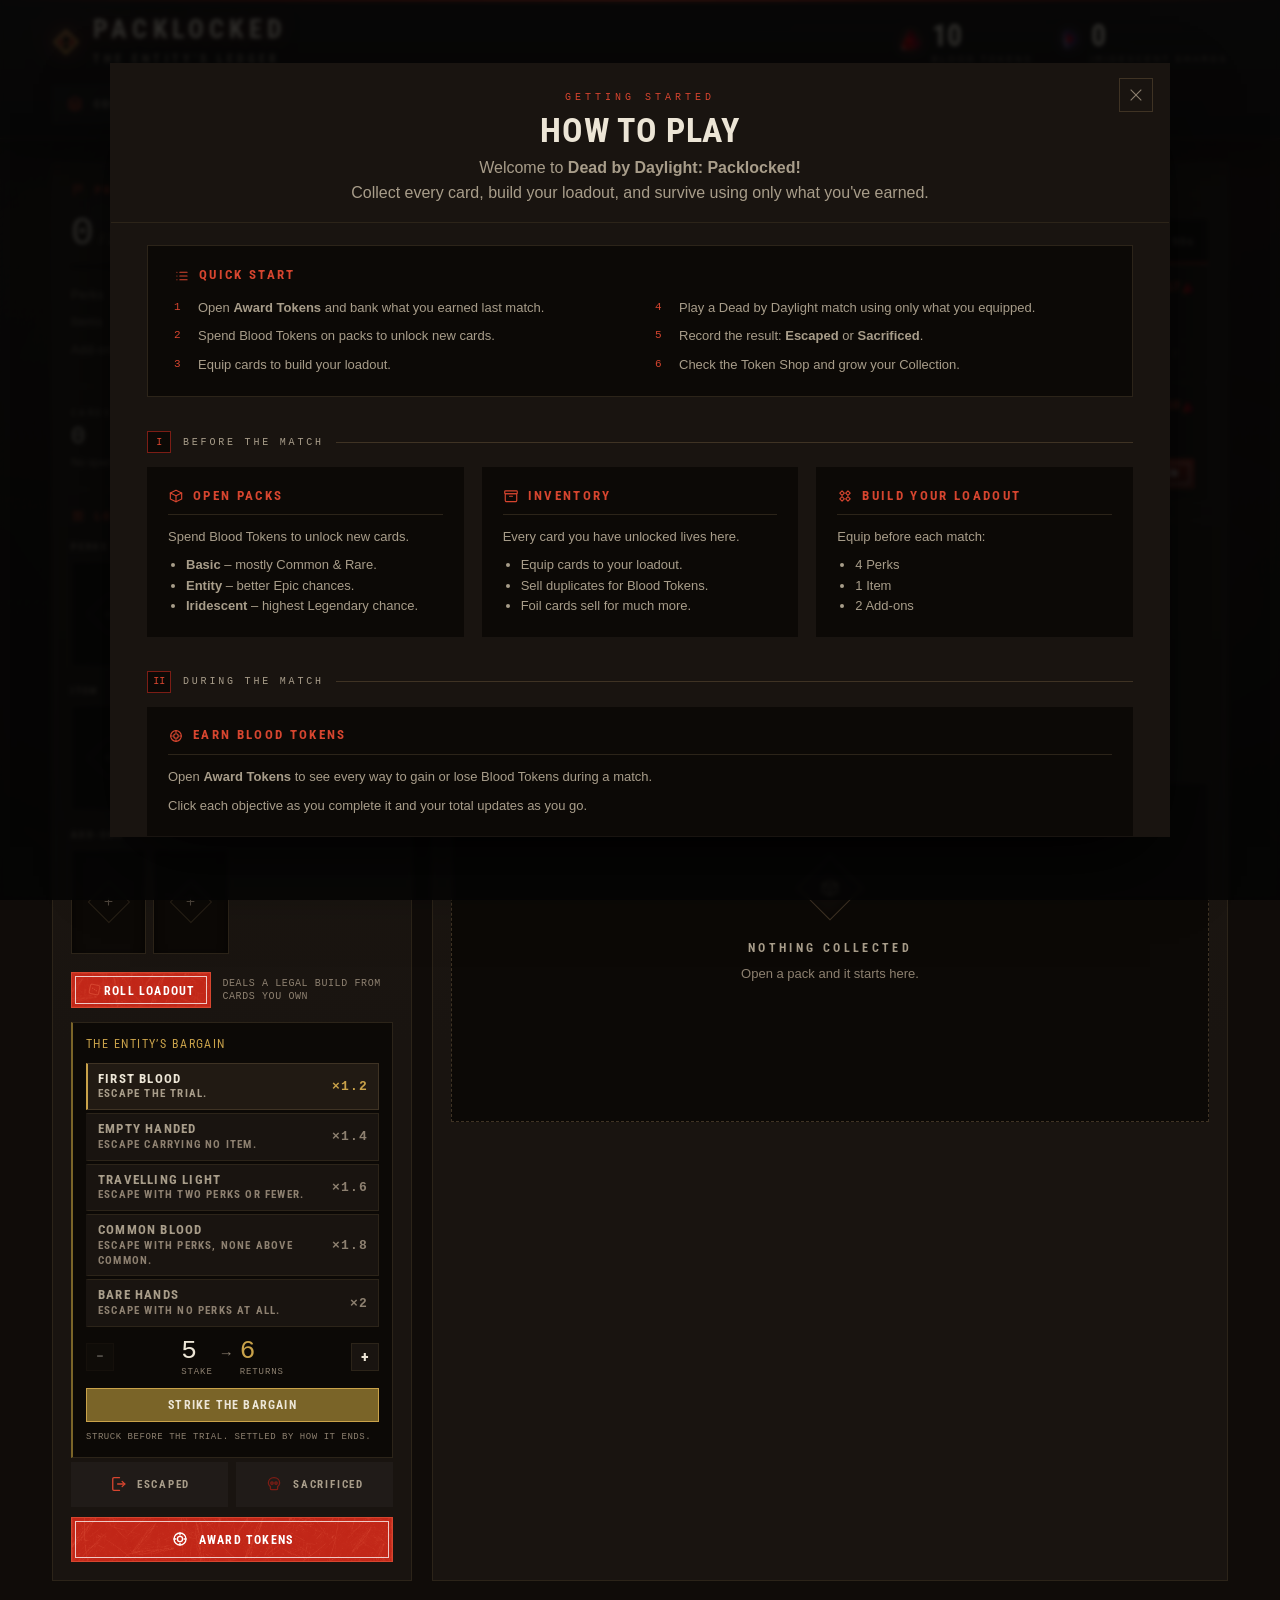
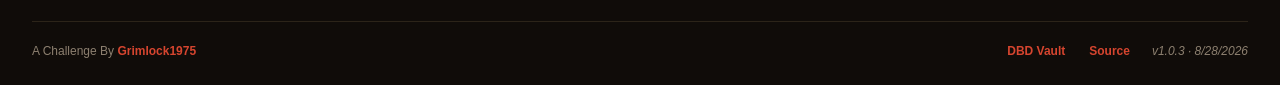
==== commit a8e0088c: "Take DBD's palette and lay in its texture layer The two palettes were already most of the way to eac" ====
--- a/index.html
+++ b/index.html
@@ -11,7 +11,7 @@
  <link rel="icon" type="image/svg+xml" href="images/ui/favicon.svg">
  <link rel="icon" type="image/png" sizes="32x32" href="images/ui/favicon-32.png">
  <link rel="apple-touch-icon" sizes="180x180" href="images/ui/favicon-180.png">
- <meta name="theme-color" content="#0E0D0C">
+ <meta name="theme-color" content="#100C09">
 
  <link rel="stylesheet" href="css/chrome.css">
  <link rel="stylesheet" href="css/spectacle.css">
--- a/css/chrome.css
+++ b/css/chrome.css
@@ -51,31 +51,51 @@
 :root {
 
     /* Warm near-black. Plain grey reads as a stylesheet default; DBD's black
-       has red in it. */
-    --ink: #0E0D0C;
-    --slab: #171514;
-    --slab-hi: #1E1B19;
-    --sunk: #121010;
-
-    --rule: #2A2523;
-    --rule-hi: #3A322E;
-
-    --bone: #E8E2D6;
-    --bone-2: #A79E92;
-    --bone-3: #6E665D;
-
-    --gild: #C8A44B;
+       has red in it -- and DBDBuilds proves it can carry more brown still.
+       This whole ladder is theirs now (--color-bg, --color-surface,
+       --color-surface-2, --color-void), which pulls every dark surface in the
+       app a few degrees warmer than the near-neutral it used to sit at. */
+    --ink: #100C09;
+    --slab: #191410;
+    --slab-hi: #211A13;
+    --sunk: #0C0906;
+
+    --rule: #2C2419;
+    --rule-hi: #3F3324;
+
+    /* New with the DBDBuilds palette: the one surface allowed to sit above
+       --slab-hi, for a raised chip or an active row. Their --color-elevated. */
+    --elevated: #2B2118;
+
+    --bone: #ECE5D6;
+    --bone-2: #A89D8A;
+    --bone-3: #8D8070;
+
+    --gild: #C9A24A;
     --gild-dim: #7A6428;
-    --blood: #8E2B22;
-    --blood-lt: #D2564A;
-
-    /* DBD's own measured button red (their "Play Now" is rgb(204,0,0)),
-       full-strength rather than knocked back to sit quietly with the rest of
-       the chrome. Reserved for the one solid-filled action per screen.
-       Everywhere else still reads --blood/--blood-lt, so the accent stays
-       meaningful instead of turning every red touch into a shout. */
-    --accent: #CC0000;
-    --accent-hi: #E5241F;
+    --blood: #7C1D15;
+    --blood-lt: #D6452F;
+
+    /* The survivor blue. It names a person rather than a card, so it sits
+       outside the rarity ladder and is used only where a survivor is the
+       subject -- character sets, mainly. DBDBuilds' --color-survivor. Their
+       --color-killer is the same hex as --accent below, so it needs no token
+       of its own here: this game has no killers in it. */
+    --survivor: #8FB9CD;
+
+    /* DBDBuilds' red, not the game website's. This was #CC0000, DBD's own
+       measured "Play Now" button, chosen because it is the literal value
+       behaviour ships. The trade is deliberate: #D6452F is burnt rather than
+       pure, it sits against the browner blacks above without the vibration a
+       saturated red gets on warm dark, and matching DBDBuilds was the point.
+       If the pure red is ever wanted back, this is the one line to change.
+
+       Still reserved for the one solid-filled action per screen. Note that
+       --blood-lt is now the same hex: the two used to differ in hue and now
+       differ only in job -- --accent fills, --blood-lt draws text and icons.
+       --blood stays darker than both and still does the quiet work. */
+    --accent: #D6452F;
+    --accent-hi: #FF5A3F;
 
     /* The exceptions. These are allowed to be loud.
 
@@ -525,6 +545,220 @@
     color: currentColor;
 }
 
+/* ── The DBDBuilds texture layer ───────────────────────────────────────── */
+
+/* Nine bitmaps taken from dbdbuilds.gg and converted PNG -> lossless WebP.
+   The conversion is exact where it shows: alpha channels are bit-identical
+   and premultiplied RGBA matches, so the only bytes that differ are the RGB
+   of fully-transparent pixels, which never reach a compositor.
+
+   These are the reason that site reads as Dead by Daylight rather than as a
+   dark web app. The palette at the top of this file was already most of the
+   way there -- their bone, their gold and their muted grey all land within a
+   few points of values this file had reasoned its way to on its own -- but a
+   flat fill is a flat fill whatever colour it is. Nothing in the real game is
+   flat. Every surface in it is scratched, smoked, or torn at the edge.
+
+   Paths are named once here so a move is one edit, and so the list doubles as
+   an honest inventory of what the layer costs: 1.3MB, against the 42KB the
+   two font cuts take. That is the price of matching rather than
+   approximating, and it was chosen with the number in view. html.plMinimal
+   drops the whole layer at the bottom of spectacle.css.
+
+   Everything from here to the end of this section is additive: delete the
+   section and the interface above still stands, one flat step plainer. */
+:root {
+    --tex-grunge:       url("../images/ui/tex/grunge_dense.webp");
+    --tex-noise:        url("../images/ui/tex/noise.webp");
+    --tex-scratch:      url("../images/ui/tex/scratch.webp");
+    --tex-scratch-red:  url("../images/ui/tex/scratch_red.webp");
+    --tex-smoke:        url("../images/ui/tex/smoke.webp");
+    --tex-cell-smoke:   url("../images/ui/tex/cell_smoke.webp");
+    --tex-card-mask:    url("../images/ui/tex/card_mask.webp");
+    --tex-arch-brush:   url("../images/ui/tex/arch_brush.webp");
+    --tex-perk-outline: url("../images/ui/tex/perk_outline.webp");
+}
+
+/* The page itself. DBDBuilds lights the top right with a wide, weak red wash
+   and lets the rest fall away, so the page has a direction instead of an even
+   field. The linear underneath keeps the top of a long page lighter than its
+   bottom, which is what stops a tall column reading as a void. Fixed, so
+   scrolling moves the content and not the light. */
+body {
+    background-color: var(--ink);
+    background-image:
+        radial-gradient(1100px 700px at 82% -8%, rgba(200,60,45,.14), transparent 55%),
+        linear-gradient(#1A1511, var(--ink) 60%, var(--sunk));
+    background-attachment: fixed;
+}
+
+/* The page grain is deliberately NOT noise.webp, and it is worth writing down
+   why, because reaching for it here is the obvious move.
+
+   That texture is a high-contrast cloud field, and DBDBuilds runs it at 30%
+   on `overlay` -- but only ever inside .bc-top, over a photograph. Overlay
+   against a bright midtone is a contrast boost. Overlay against #100C09 is a
+   flare: the light half of the cloud has nothing to darken and simply lifts
+   the black, and the page margins go to grey marble. Tried, measured,
+   reverted.
+
+   So noise.webp lives on art surfaces further down, where they put it, and
+   the two crossed rulings above keep the page. They were already the right
+   answer for a near-black field. */
+
+/* A red scratch field crawling under everything on a two-minute cycle. At 5%
+   it is not meant to be seen directly; it is what keeps the black from being
+   an even wash during the long stretches when the fog above it is nearly
+   still. .plAmb is a div with four <i> children and no room for a fifth
+   without touching the markup, so this rides on the layer's own ::after. */
+.plAmb::after {
+    content: "";
+    position: absolute;
+    inset: -50%;
+    pointer-events: none;
+    opacity: .05;
+    background: var(--tex-scratch-red) 0 0 repeat;
+    background-size: 620px 620px;
+    animation: plScratchDrift 120s linear infinite;
+}
+
+@keyframes plScratchDrift {
+    from { transform: translate3d(0, 0, 0); }
+    to   { transform: translate3d(620px, 620px, 0); }
+}
+
+/* The same bargain the fog drift makes further up: motion is the first thing
+   to go, the texture stays. */
+@media (prefers-reduced-motion: reduce) {
+
+    .plAmb::after {
+        animation: none;
+    }
+}
+
+/* DBD's framed plate, on the three buttons that carry a solid fill.
+ *
+ * This reads like a contradiction of the note under `button` above -- "Dead
+ * by Daylight draws almost no 1px boxes" -- and it is not, because this is
+ * not a 1px box round an empty control. It is the frame the game paints
+ * INSIDE a filled plate: the Auric Cells shelf, Play Now, every confirm in
+ * the store. The rule up there forbids outlining things that are not filled,
+ * which still holds. DBDBuilds draws the same line in its own stylesheet,
+ * where .dbd-primary and .dbd-secondary are opt-in classes and the base
+ * button stays bare.
+ *
+ * Three buttons, and they are the three that already took --accent on their
+ * own reasoning: Award Tokens, a rotating pack's buy, and Roll Loadout.
+ *
+ * .rp__buy--short is excluded throughout. It is the can't-afford state and
+ * drops back to a bare outline further down the file; framing a plate that
+ * has no fill in it would be exactly the thing the paragraph above rules
+ * out. */
+.plActions__primary,
+.rp__buy:not(.rp__buy--short),
+.plRoll__go {
+    position: relative;
+    isolation: isolate;
+    background: linear-gradient(
+        color-mix(in srgb, var(--accent) 84%, #000),
+        color-mix(in srgb, var(--accent) 49%, #000));
+}
+
+    /* Brightness rather than a second colour, so the gradient survives the
+       hover. The rules these override set a flat --accent-hi, which would
+       have flattened the plate at the moment it is being pointed at. */
+    .plActions__primary:hover:not(:disabled),
+    .rp__buy:not(.rp__buy--short):hover:not(:disabled),
+    .plRoll__go:hover {
+        background: linear-gradient(
+            color-mix(in srgb, var(--accent) 84%, #000),
+            color-mix(in srgb, var(--accent) 49%, #000));
+        filter: brightness(1.14);
+    }
+
+    /* Smoke under the fill, so the plate is lit unevenly rather than being a
+       clean vertical ramp. z-index -1 against the isolation above puts it
+       over the element's own background and under its label, without the
+       stacking context leaking to the page. */
+    .plActions__primary::before,
+    .rp__buy:not(.rp__buy--short)::before,
+    .plRoll__go::before {
+        content: "";
+        position: absolute;
+        inset: 0;
+        z-index: -1;
+        pointer-events: none;
+        opacity: .7;
+        mix-blend-mode: soft-light;
+        background: var(--tex-cell-smoke) 50% / cover;
+    }
+
+    /* The frame. Inset 3px, which is the whole trick: on the edge it would be
+       a border, and 3px in it is a plate with a frame on it. */
+    .plActions__primary::after,
+    .rp__buy:not(.rp__buy--short)::after,
+    .plRoll__go::after {
+        content: "";
+        position: absolute;
+        inset: 3px;
+        pointer-events: none;
+        border: 1.5px solid rgba(255,255,255,.75);
+    }
+
+/* The two column sheets take DBDBuilds' panel smoke on `screen`, which lifts
+   the top of a tall panel just enough to stop it reading as one flat
+   rectangle of --slab.
+
+   Sized 100% auto and pinned to the top, NOT `cover`. Cover is what they use,
+   and it is right on their panel, which is wide and short and close to the
+   texture's own 4:1. These two columns are tall and narrow, and cover on a
+   tall box scales a 4:1 band until its width fits -- which magnifies the
+   blue-green core of the smoke to fill the whole column and washes the
+   sidebar green. Laid across the top as a band, the texture does what it was
+   drawn to do.
+
+   Sits at z-index 0 under .plBlock, which is already position: relative and
+   so paints over it on DOM order alone. */
+.plSide::before,
+.plMain::before {
+    content: "";
+    position: absolute;
+    inset: 0;
+    z-index: 0;
+    pointer-events: none;
+    opacity: .11;
+    mix-blend-mode: screen;
+    background: var(--tex-smoke) 50% 0 / 100% auto no-repeat;
+}
+
+/* The torn hover frame, and the most recognisable single thing DBDBuilds
+   does. A 4px bone border masked through 260px of grunge, so what comes up
+   under the pointer is a broken chalk outline rather than a clean box. The
+   mask reads luminance, not alpha: the texture is a greyscale field where
+   white keeps the border and black cuts it away.
+
+   ::before on this element is already the coloured spine, so the frame takes
+   ::after. A sold-out pack does not light up -- there is nothing to point at. */
+.rp__pack::after {
+    content: "";
+    position: absolute;
+    inset: 3px;
+    z-index: 6;
+    pointer-events: none;
+    opacity: 0;
+    border: 4px solid var(--bone);
+    transition: opacity .15s;
+    -webkit-mask: var(--tex-grunge) 50% / 260px 260px;
+    -webkit-mask-source-type: luminance;
+    mask: var(--tex-grunge) 50% / 260px 260px luminance;
+}
+
+    .rp__pack:not(.rp__pack--out):hover::after {
+        opacity: 1;
+    }
+
+
+
 /* ── The top bar ───────────────────────────────────────────────────────── */
 
 /* Identity, tokens, collection and navigation used to live in the sidebar,
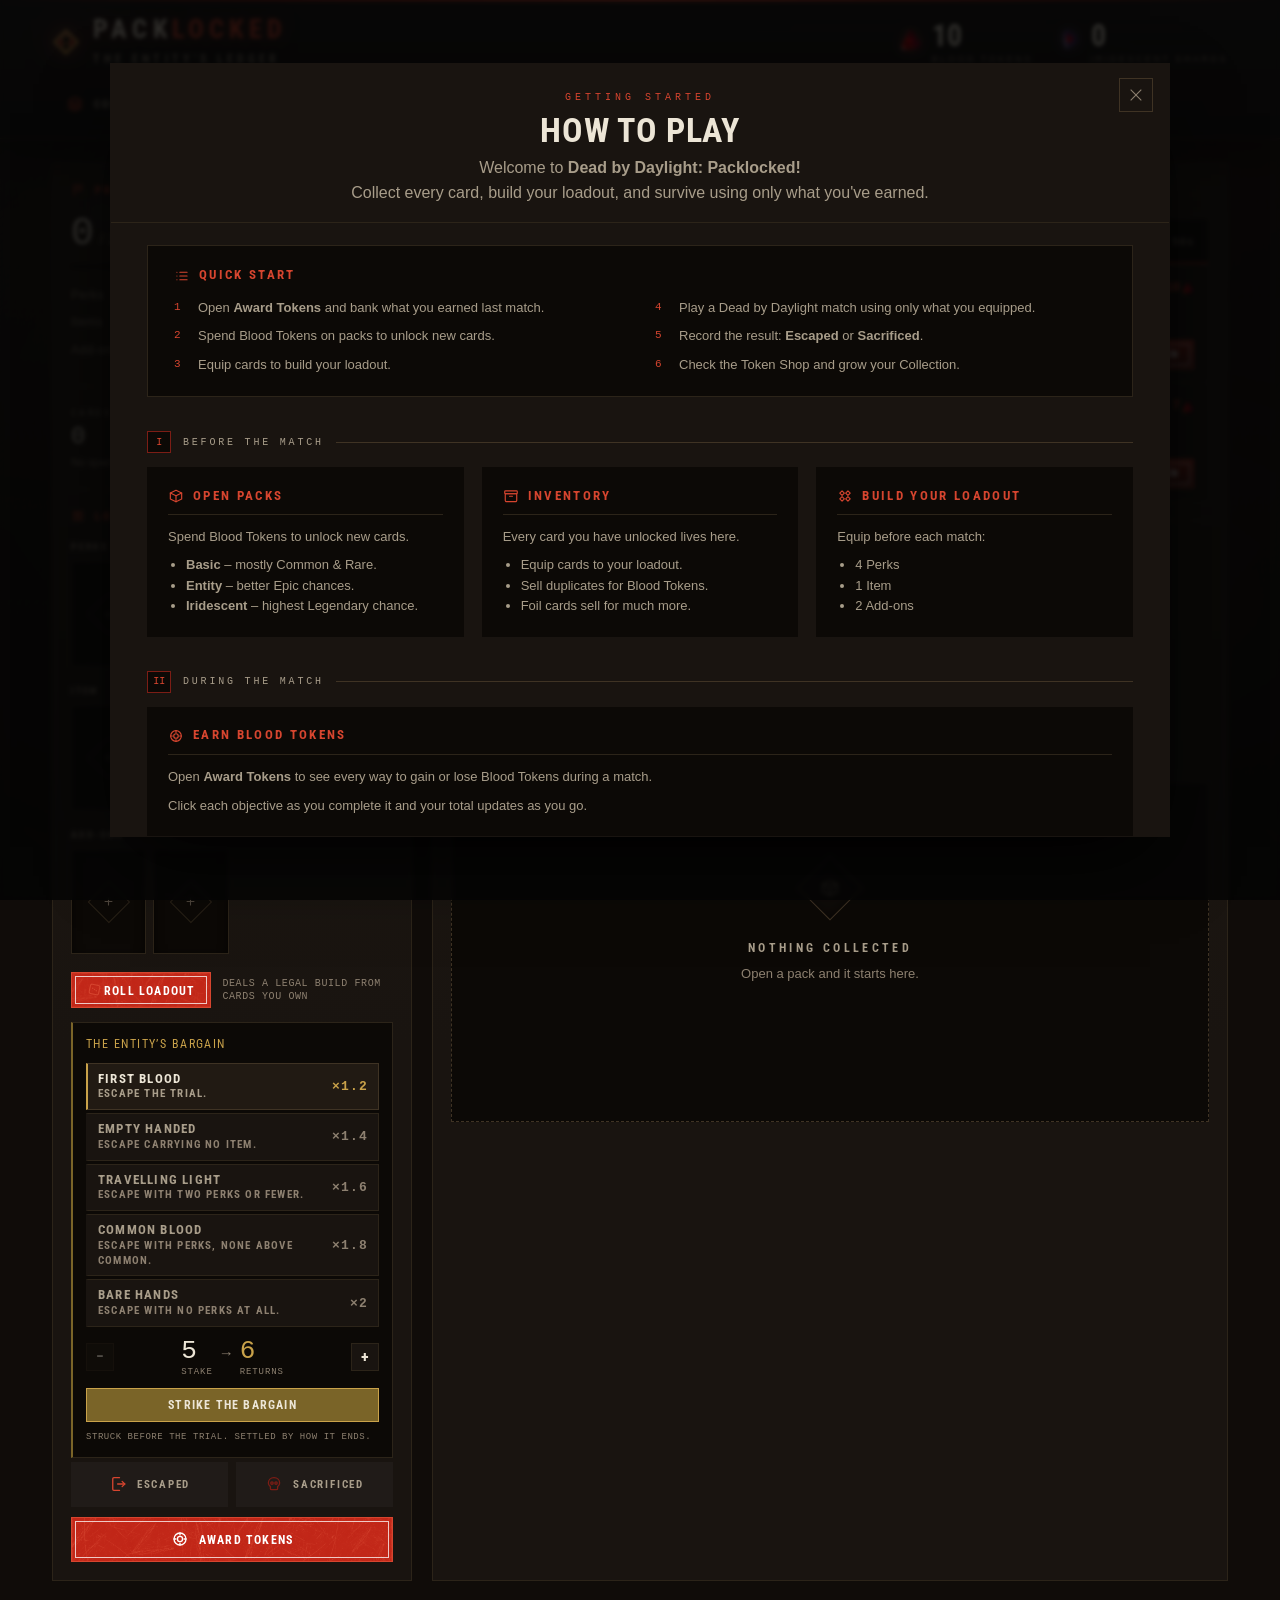
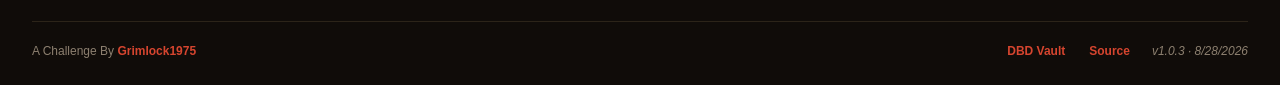
==== commit 1a4c6be2: "Flatten the bar's nav, and split the wordmark two-tone Dead by Daylight carries its nav as flat uppe" ====
--- a/index.html
+++ b/index.html
@@ -40,7 +40,7 @@
  <div class="plBar__brand">
  <span class="plBar__mark" data-icon="brand" data-icon-size="28" aria-hidden="true"></span>
  <div>
- <h1 class="plBar__name">Packlocked</h1>
+ <h1 class="plBar__name">Pack<span>locked</span></h1>
  <p class="plBar__tag">The Entity's Ledger</p>
  </div>
  </div>
--- a/css/chrome.css
+++ b/css/chrome.css
@@ -63,10 +63,6 @@
     --rule: #2C2419;
     --rule-hi: #3F3324;
 
-    /* New with the DBDBuilds palette: the one surface allowed to sit above
-       --slab-hi, for a raised chip or an active row. Their --color-elevated. */
-    --elevated: #2B2118;
-
     --bone: #ECE5D6;
     --bone-2: #A89D8A;
     --bone-3: #8D8070;
@@ -76,11 +72,14 @@
     --blood: #7C1D15;
     --blood-lt: #D6452F;
 
-    /* The survivor blue. It names a person rather than a card, so it sits
-       outside the rarity ladder and is used only where a survivor is the
-       subject -- character sets, mainly. DBDBuilds' --color-survivor. Their
-       --color-killer is the same hex as --accent below, so it needs no token
-       of its own here: this game has no killers in it. */
+    /* The survivor blue, and the one token here that names a person rather
+       than a card. It marks the spine of a character set row, which is the
+       only place in this app where the subject is a survivor and not a
+       thing they teach. DBDBuilds runs the same idea as --role on a build
+       card: the dot beside the name, the vote count, the corner ribbon.
+
+       Their --color-killer is the same hex as --accent below, so it needs
+       no token of its own here. This game has no killers in it. */
     --survivor: #8FB9CD;
 
     /* DBDBuilds' red, not the game website's. This was #CC0000, DBD's own
@@ -757,6 +756,85 @@
         opacity: 1;
     }
 
+/* A survivor's portrait, bled across their row behind everything.
+ *
+ * DBDBuilds gives a build card a 205px band of art along the top, dimmed to
+ * brightness(.5) saturate(.85) under a radial vignette, waking to .82 and a
+ * 1.04 scale on hover. That exact shape does not survive the move: there are
+ * 54 of these, laid three-up as compact rows rather than as cards, and a
+ * 205px band each would turn one modal tab into eight screens of scrolling.
+ *
+ * What survives is the idea behind it -- that the art IS the surface, not an
+ * ornament placed on one. So the portrait runs the full width of the row
+ * behind the content, dimmed hard and faded out to the right so the name and
+ * the pips keep their contrast against it, and it lifts on hover the way
+ * theirs does.
+ *
+ * The 46px face stays exactly as it was. It is the thing a row is actually
+ * read by, and a wash behind the text is not a substitute for it.
+ *
+ * .plSet__bleed is written by ui/characters.js, carrying its own inline
+ * background-image. See the note there for why it is a real element and not
+ * the custom property this obviously wants to be. A survivor with no picture
+ * upstream gets no element, so there is nothing here to hide. */
+.plSet {
+    position: relative;
+    overflow: hidden;
+}
+
+.plSet__bleed {
+    position: absolute;
+    inset: 0;
+
+    /* Absolute, so it takes no cell in the row's grid. z-index 0 puts it over
+       the row's own --sunk fill and under every sibling, all of which come
+       later in the DOM and are painted after it. */
+    z-index: 0;
+    pointer-events: none;
+    background-size: cover;
+    background-position: 50% 20%;
+
+    /* Blurred, which DBDBuilds does not do, and the reason is the shape of
+       the row rather than a difference of taste. Their art gets a 205px band
+       with nothing over it, so it can stay sharp and be looked at. This is a
+       70px row with a name, a count and three diamonds covering nearly all of
+       it, and a sharp face under that reads as a second thing competing for
+       the same space. Blurred and taken down to a fifth brightness it stops
+       being a picture and becomes what it is wanted for -- a tonal wash that
+       makes Ace's row and Nea's row different surfaces at a glance.
+
+       It sharpens as it brightens on hover, which is the row you are actually
+       looking at. */
+    filter: brightness(.2) saturate(.85) blur(2px);
+    transition: filter .22s, transform .4s;
+
+    /* Faded out well before the pips. A portrait behind three diamonds is
+       noise; a portrait behind the left third is atmosphere. */
+    -webkit-mask-image: linear-gradient(90deg, #000 0%, rgba(0,0,0,.45) 42%, transparent 78%);
+    mask-image: linear-gradient(90deg, #000 0%, rgba(0,0,0,.45) 42%, transparent 78%);
+}
+
+    /* Everything the row actually says has to sit above the picture of the
+       person saying it. */
+    .plSet > *:not(.plSet__bleed) {
+        position: relative;
+        z-index: 1;
+    }
+
+    .plSet:hover .plSet__bleed {
+        filter: brightness(.5) saturate(1.05) blur(.5px);
+        transform: scale(1.05);
+    }
+
+/* The scale on hover is the only motion here, and it is the first thing to
+   go. The brightness lift stays: it is the affordance, not the flourish. */
+@media (prefers-reduced-motion: reduce) {
+
+    .plSet:hover .plSet__bleed {
+        transform: none;
+    }
+}
+
 
 
 /* ── The top bar ───────────────────────────────────────────────────────── */
@@ -837,6 +915,14 @@
     text-shadow: 0 2px 18px rgba(142,43,34,.55);
 }
 
+    /* Two-tone, as DBD BUILDS sets its own wordmark: the first half in
+       bone, the second in the accent. One word rather than two here, so
+       the break is PACK / LOCKED -- which is the pun the game is named
+       for, and it has never been visible in the mark until now. */
+    .plBar__name > span {
+        color: var(--accent);
+    }
+
 .plBar__tag {
     font-family: var(--display);
     font-size: 12px;
@@ -897,13 +983,60 @@
     gap: 7px;
 }
 
+    /* Flat text with a rule under it, which is how DBDBuilds carries its
+       nav and how Dead by Daylight carries its own top-level tabs. The
+       filled plates these used to be were five boxes competing with the
+       one button on the page that is actually filled for a reason.
+
+       The box model is kept and only the colour dropped, the same trick
+       the base `button` rule pulls further up: the border still occupies
+       its pixel, so nothing shifts when it lights. */
     .plBar__nav button {
+        position: relative;
         padding: 9px 13px;
         font-family: var(--display);
         font-size: 11px;
         letter-spacing: .16em;
         text-transform: uppercase;
-    }
+        background: transparent;
+    }
+
+        /* Underline rather than a fill or an outline. Grows from the left
+           on hover, so the row reads as a set of headings being picked
+           through rather than as five plates lighting up. */
+        .plBar__nav button::after {
+            content: "";
+            position: absolute;
+            left: 13px;
+            right: 13px;
+            bottom: 4px;
+            height: 2px;
+            background: var(--accent);
+            transform: scaleX(0);
+            transform-origin: left;
+            transition: transform .18s;
+        }
+
+        /* The base rule lights a border and a wash on every button. Neither
+           belongs here now that the underline is doing the work. */
+        .plBar__nav button:hover:not(:disabled),
+        .plBar__nav button:active:not(:disabled) {
+            background: transparent;
+            border-color: transparent;
+        }
+
+        .plBar__nav button:hover:not(:disabled)::after {
+            transform: scaleX(1);
+        }
+
+        /* A reader who asked for less motion gets the underline without the
+           wipe: it is the affordance, the growth is the flourish. */
+        @media (prefers-reduced-motion: reduce) {
+
+            .plBar__nav button::after {
+                transition: none;
+            }
+        }
 
 /*, the overflow, */
 
@@ -4083,7 +4216,49 @@
     letter-spacing: .04em;
     text-transform: uppercase;
     color: var(--bone);
-}
+
+    /* Holds the brush below, and contains its negative z-index so the stroke
+       sits over the row's fill without dropping behind the panel. */
+    position: relative;
+    isolation: isolate;
+}
+
+/* DBDBuilds' brush stroke, and this is the row it was waiting for.
+ *
+ * Their .brush lays a rarity gradient behind a perk's name and bleeds it past
+ * the text on all four sides, cut to a painted stroke that breaks up as it
+ * travels right. A rotating pack is the same shape of thing: a left-aligned
+ * name that already carries a colour of its own in --rp, which is their --rar
+ * by another name.
+ *
+ * It was tried first on .plLabel::after, the 1px rule that runs off a section
+ * heading, which looked like the obvious fit and was not. That rule is 1-10px
+ * tall, and squashing 128px of brush into ten of them crushes every bit of
+ * vertical grain out of the texture -- measured at 6, 12, 14 and 20px, and it
+ * reads as a plain bar at all four. The stroke needs a box deep enough to
+ * keep its own detail, which is why theirs bleeds -7px past a full row
+ * rather than standing in for a hairline.
+ */
+.rp__name::before {
+    content: "";
+    position: absolute;
+    inset: -7px -26px -7px -12px;
+    z-index: -1;
+    pointer-events: none;
+    opacity: .92;
+    background: linear-gradient(90deg,
+        color-mix(in srgb, var(--rp) 85%, var(--ink)),
+        color-mix(in srgb, var(--rp) 55%, var(--ink)) 65%,
+        color-mix(in srgb, var(--rp) 30%, transparent));
+    -webkit-mask: var(--tex-arch-brush) 0 / 100% 100% no-repeat;
+    mask: var(--tex-arch-brush) 0 / 100% 100% no-repeat;
+}
+
+    /* A sold-out pack is already dimmed as a whole; the stroke going with it
+       keeps the row from looking live when it is not. */
+    .rp__pack--out .rp__name::before {
+        opacity: .35;
+    }
 
 .rp__cost {
     display: inline-flex;
@@ -5317,8 +5492,13 @@
     padding: 9px 11px 10px;
     background: var(--sunk);
     border: 1px solid var(--rule);
-    border-left: 2px solid var(--rule-hi);
     border-radius: var(--rc);
+
+    /* The spine says a person, not a card. Knocked well back into --rule-hi
+       rather than run at full strength: 54 of these sit on screen at once,
+       and a column of saturated blue would read as a status the row does
+       not have. See --survivor at the top of this file. */
+    border-left: 2px solid color-mix(in srgb, var(--survivor) 42%, var(--rule-hi));
 }
 
 .plSet__face {
--- a/css/spectacle.css
+++ b/css/spectacle.css
@@ -236,13 +236,102 @@
 
 .plCard__set {
     display: flex;
-    justify-content: space-between;
     margin-bottom: 8px;
     font-size: 10px;
     letter-spacing: .16em;
     text-transform: uppercase;
     color: color-mix(in srgb, var(--c) 70%, #cfcfcf);
-}
+
+    /* Was space-between, with type on the left and rarity on the right. The
+       rarity is a corner ribbon now and out of flow, so the type is all that
+       is left in the row, and it slides across into the space rarity used to
+       hold rather than sitting under the flag. */
+    justify-content: flex-end;
+
+    /* The ribbon anchors to this row, not to the face. See the note on it
+       below for why that distinction matters. */
+    position: relative;
+}
+
+    /* The count badge is pinned to the opposite corner at top: 0; right: 0.
+       Only cards that have one need the room. */
+    .plCard__face:has(.plCard__count) .plCard__set {
+        padding-right: 30px;
+    }
+
+/* The corner ribbon: the single most recognisable thing on a DBDBuilds card.
+ *
+ * Their .bc-tag pins a build's category -- STRONGEST, META, SOLO QUEUE -- to
+ * the top-left corner as a notched flag, with a gradient built from the role
+ * colour and a scratch texture laid over it. Rarity is this game's
+ * equivalent: the categorical, coloured thing a card is sorted by. It already
+ * drives --c, so the flag colours itself and every tier gets one for free,
+ * gold Specials included.
+ *
+ * No change to ui/card.js was needed. The set row already held type and
+ * rarity as two spans; the rarity one is simply taken out of flow.
+ *
+ * It anchors to .plCard__set and reaches the corner with negative offsets
+ * matching the face's padding, rather than anchoring to .plCard__face at
+ * top/left 0, which is the obvious way to write it and is wrong. A foil
+ * card's face carries perspective()/rotate() for the tilt, and a
+ * transformed element resolves its absolute children against a different
+ * box than a merely position: relative one does: measured, the same ribbon
+ * landed 2px from the edge on a plain card and 12px in on a foil, so every
+ * foil in the grid wore its flag crooked and ran it into the type beside
+ * it. .plCard__set is a plain flex div on both, so it measures the same on
+ * both.
+ */
+.plCard__set > span:last-child {
+    position: absolute;
+
+    /* Negative the face's 10px padding, which is what puts the flag on the
+       card's inner corner instead of inside its padding. --sm overrides
+       both of these below, because its face pads 7px. */
+    top: -10px;
+    left: -10px;
+    z-index: 5;
+    padding: 3px 15px 3px 8px;
+    font-size: 9px;
+    font-weight: 700;
+    letter-spacing: .18em;
+    color: #fff;
+    text-shadow: 0 1px 1px rgba(0,0,0,.6);
+    box-shadow: 0 2px 8px rgba(0,0,0,.55);
+    overflow: hidden;
+    background: linear-gradient(180deg,
+        color-mix(in srgb, var(--c) 92%, #fff),
+        color-mix(in srgb, var(--c) 72%, #000));
+
+    /* The notch, and the whole reason this reads as a flag rather than as a
+       web badge. Cut on the diagonal at the trailing edge only, so the two
+       edges that meet the card's corner stay square against it. */
+    clip-path: polygon(0 0, 100% 0, calc(100% - 10px) 100%, 0 100%);
+}
+
+    /* Scratch over the flag at overlay, exactly as theirs does it. Without
+       this the gradient is clean and the flag reads as a sticker laid on the
+       card instead of something printed into it. */
+    .plCard__set > span:last-child::before {
+        content: "";
+        position: absolute;
+        inset: 0;
+        pointer-events: none;
+        opacity: .4;
+        mix-blend-mode: overlay;
+        background: var(--tex-scratch) 50% / 220px;
+    }
+
+    /* A small card carries the same flag at the same weight; only the type
+       text beside it shrinks (see .plCard--sm further down). Shrinking the
+       ribbon too would make the notch smaller than the letters it cuts. */
+    .plCard--sm .plCard__set > span:last-child {
+        top: -7px;
+        left: -7px;
+        padding: 2px 13px 2px 6px;
+        font-size: 8px;
+        letter-spacing: .14em;
+    }
 
 /* min-height:0 matters: a flex item defaults to min-height:auto, so the gem
    could stop the well shrinking and push the nameplate out of the face. */
@@ -334,6 +423,79 @@
     mix-blend-mode: color;
     opacity: .55;
 }
+
+/* The two DBDBuilds textures that belong on a card. Both read --tex-* tokens
+   declared in chrome.css; a relative url() inside a custom property resolves
+   against the stylesheet that substitutes it, and both files sit in css/, so
+   the ../images path is correct from either. Move one of them and this
+   breaks quietly. */
+
+/* Noise over the art, and this is the one place in the project it belongs.
+   Their .bc-noise runs at 30% on `overlay` over a photograph, which is where
+   overlay behaves -- it needs midtones to work against. chrome.css tried the
+   same thing on the page background and it flared, because #100C09 gives the
+   light half of the cloud nothing to darken. A gem is lit art at full
+   brightness and takes it exactly the way theirs does.
+
+   Inside .plCard__clip, so it is cut to the gem for free: the diamond's
+   clip-path and the square's border-radius both already apply here. */
+.plCard__clip::after {
+    content: "";
+    position: absolute;
+    inset: 0;
+    z-index: 3;
+    pointer-events: none;
+    opacity: .22;
+    mix-blend-mode: overlay;
+    background: var(--tex-noise) repeat 0 0;
+    background-size: 128px 128px;
+}
+
+/* The hover corners: four brackets that snap in around the art when a card is
+   pointed at. Dead by Daylight draws these around a selected perk in its own
+   loadout, and DBDBuilds reuses the same bitmap on its .corners layer.
+
+   Two things decide where this rule can live.
+
+   It hangs off .plCard__art rather than the gem, because a perk gem carries a
+   clip-path and the brackets have to sit OUTSIDE the diamond it cuts.
+   Parented to the gem they would be trimmed to the same 45-degree edge and
+   disappear, which is the one thing they exist not to do.
+
+   And it is scoped to cards whose gem is a diamond. The bitmap is four
+   brackets angled to a diamond's points; against the rounded square an item
+   or an add-on uses, the same four marks read as debris. :has() is already
+   the idiom this project reaches for -- see the pack-open rule in
+   chrome.css. */
+.plCard__art {
+    position: relative;
+}
+
+.plCard__art:has(.plCard__gem--diamond)::after {
+    content: "";
+    position: absolute;
+    top: 50%;
+    left: 50%;
+
+    /* 112% of the art box against the gem's 72%. The brackets have to clear
+       the diamond, not sit on it: the bitmap insets them from its own edges,
+       so sizing this to DBDBuilds' 1.26 ratio lands them exactly on the
+       rarity rim, where white on a lit gem reads as nothing at all. Wider
+       than this and the top bracket runs into the type/rarity row. */
+    height: 112%;
+    aspect-ratio: 1;
+    transform: translate(-50%, -50%);
+    z-index: 5;
+    pointer-events: none;
+    opacity: 0;
+    background: var(--tex-perk-outline) 50% / contain no-repeat;
+    filter: drop-shadow(0 0 3px rgba(0,0,0,.6));
+    transition: opacity .15s;
+}
+
+    .plCard:hover .plCard__art:has(.plCard__gem--diamond)::after {
+        opacity: 1;
+    }
 
 .plCard__plate {
     flex: none;
@@ -2058,3 +2220,33 @@
 html.plMinimal .plCard.plCard--entityCursed:hover .plCard__face {
     box-shadow: inset 0 0 0 1px rgba(255, 240, 200, .12);
 }
+
+/* The DBDBuilds texture layer, which the section in chrome.css promises is
+ * dropped here. It is the single largest thing Minimal can give back.
+ *
+ * Two separate costs, and they are worth telling apart. The bitmaps are
+ * 1.3MB of decoded raster held for the life of the tab -- grunge_dense alone
+ * is 1024x1024 -- and that is the part a low-memory machine feels. The rest
+ * is compositing: `screen` on the panel band and `overlay` on every gem in a
+ * grid both force the compositor to read back what is underneath before it
+ * can draw, which is the same objection the holo rule above makes.
+ *
+ * The framed plate on the three filled buttons stays. It is three elements
+ * on a page, it carries no blend mode, and it is the one piece of this layer
+ * that is doing structural work rather than atmosphere: without it those
+ * buttons lose the frame that marks them as the action.
+ */
+html.plMinimal .plSide::before,
+html.plMinimal .plMain::before,
+html.plMinimal .plAmb::after,
+html.plMinimal .plCard__clip::after,
+html.plMinimal .rp__pack::after,
+html.plMinimal .plCard__art:has(.plCard__gem--diamond)::after {
+    display: none;
+}
+
+/* The portrait behind a set row is a blurred raster per row, 54 of them in
+   one scrolling panel. The rows keep their --sunk fill and read fine. */
+html.plMinimal .plSet__bleed {
+    display: none;
+}
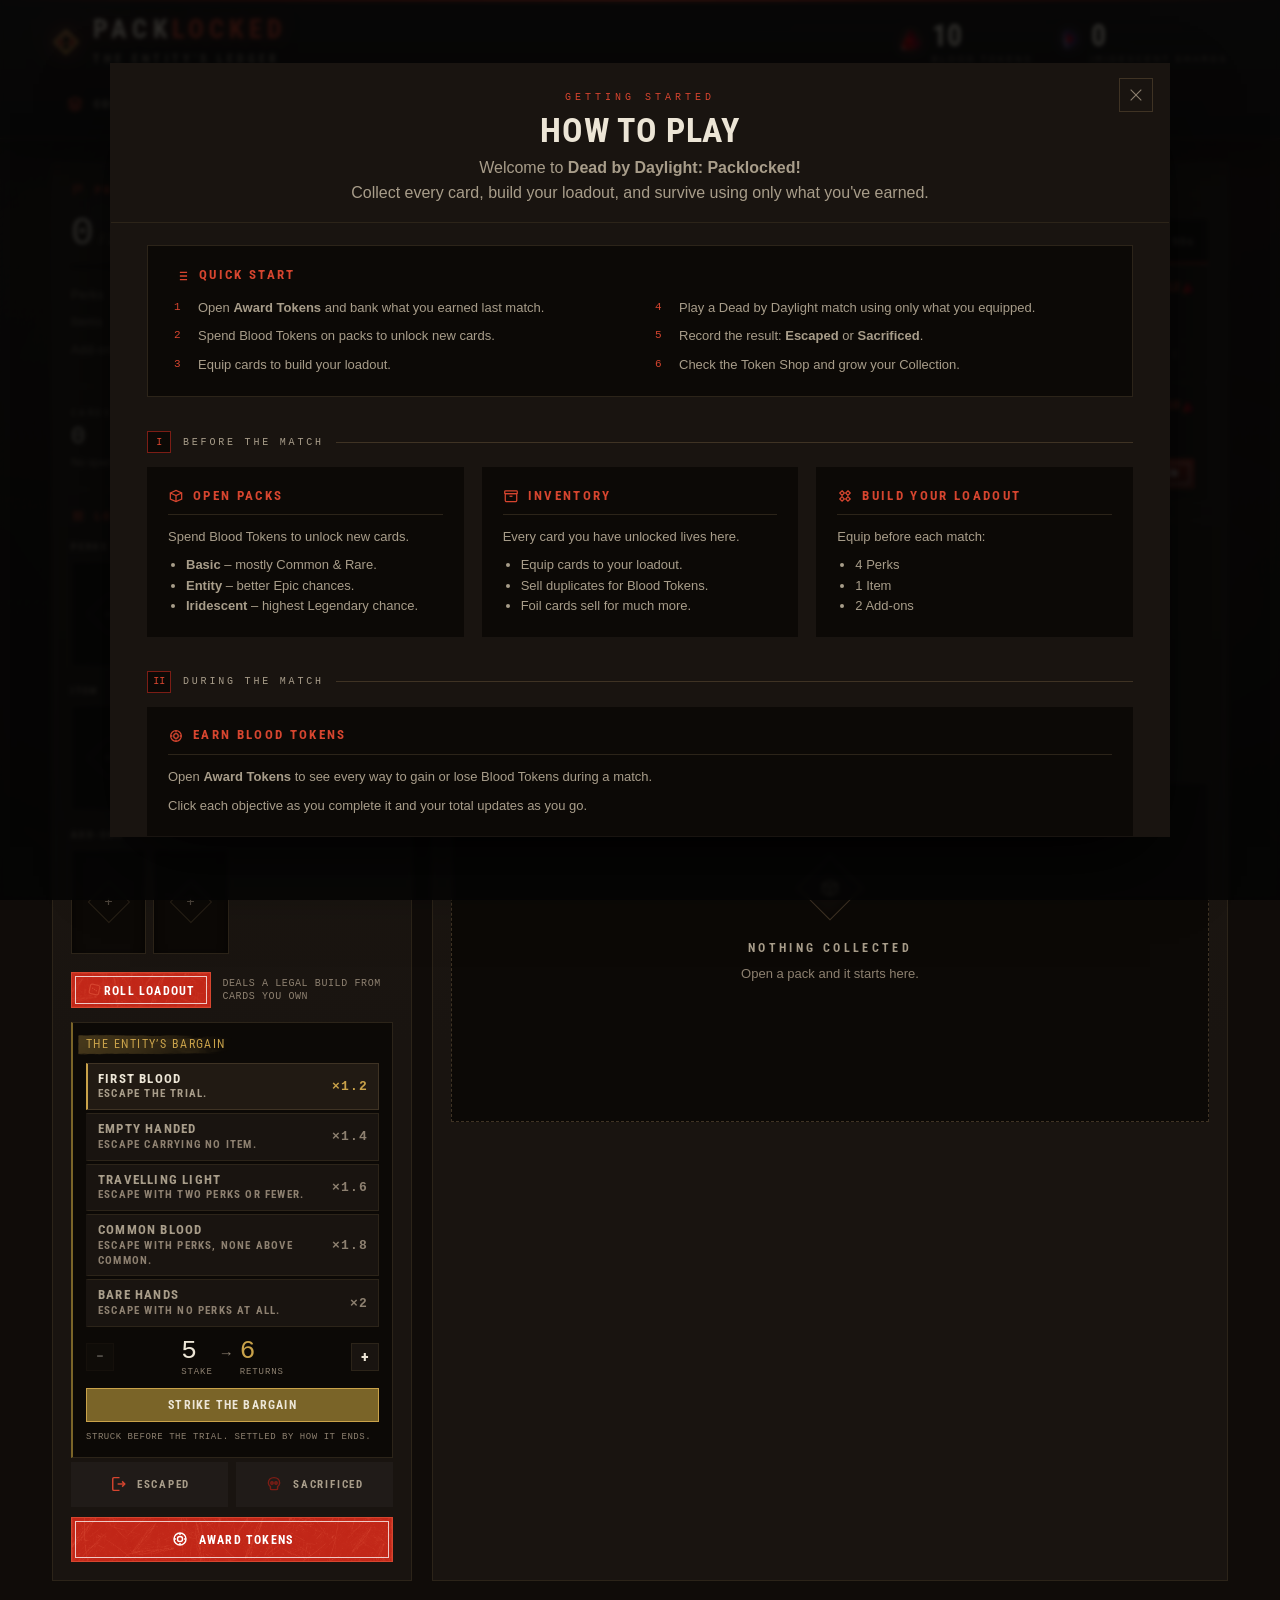
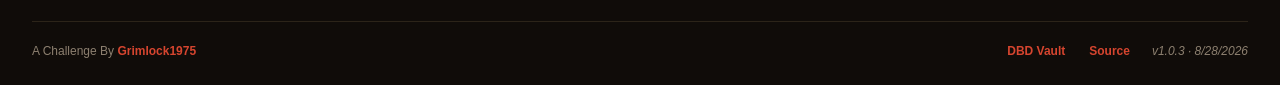
==== commit 00d39f04: "Give the tooltip a rarity flag, a teacher, and everything else The panel already parsed Dead by Dayl" ====
--- a/index.html
+++ b/index.html
@@ -63,11 +63,11 @@
  </div>
 
  <nav class="plBar__nav">
- <button id="collectionButton"><span data-icon="collection"></span>Collection<span id="collectionBadge" class="plBadge" hidden></span></button>
- <button id="weeklyButton"><span data-icon="goal"></span>Weekly<span id="weeklyBadge" class="plBadge" hidden></span></button>
- <button id="statsButton"><span data-icon="stats"></span>Stats</button>
- <button id="guideButton"><span data-icon="rules"></span>Rules</button>
- <button id="saveSlotsButton"><span data-icon="save"></span>Save Slots</button>
+ <button id="collectionButton" data-tip="Every card in the game, and which of them you own."><span data-icon="collection"></span>Collection<span id="collectionBadge" class="plBadge" hidden></span></button>
+ <button id="weeklyButton" data-tip="This week&#39;s goals. They reset every Monday."><span data-icon="goal"></span>Weekly<span id="weeklyBadge" class="plBadge" hidden></span></button>
+ <button id="statsButton" data-tip="Everything the ledger has counted: pulls, escapes, sacrifices."><span data-icon="stats"></span>Stats</button>
+ <button id="guideButton" data-tip="How to play, start to finish."><span data-icon="rules"></span>Rules</button>
+ <button id="saveSlotsButton" data-tip="Keep several runs side by side, and move between them."><span data-icon="save"></span>Save Slots</button>
 
  <div class="plMore">
  <button type="button" id="moreButton" class="plMore__toggle"
@@ -119,9 +119,9 @@
 
  <div class="plLabel"><span data-icon="loadout" data-icon-size="14"></span>Loadout
  <button type="button" id="holdAllButton" class="loadoutBulkLock"
- title="Hold every filled slot so the next roll leaves them alone">Hold All</button>
+ data-tip="Hold every filled slot so the next roll leaves them alone.">Hold All</button>
  <button type="button" id="clearHoldsButton" class="loadoutBulkLock"
- title="Release every held slot">Clear Holds</button>
+ data-tip="Release every held slot.">Clear Holds</button>
  </div>
 
  <div class="plLoadout">
@@ -292,7 +292,7 @@
  </label>
 
  <button type="button" id="sellDuplicatesButton" class="invSellAll" disabled
- title="Sell every spare copy currently shown, keeping one of each">Sell Duplicates</button>
+ data-tip="Sell every spare copy currently shown, keeping **one of each**.">Sell Duplicates</button>
 
  </div>
 
--- a/css/chrome.css
+++ b/css/chrome.css
@@ -546,10 +546,19 @@
 
 /* ── The DBDBuilds texture layer ───────────────────────────────────────── */
 
-/* Nine bitmaps taken from dbdbuilds.gg and converted PNG -> lossless WebP.
+/* Eight bitmaps taken from dbdbuilds.gg and converted PNG -> lossless WebP.
    The conversion is exact where it shows: alpha channels are bit-identical
    and premultiplied RGBA matches, so the only bytes that differ are the RGB
    of fully-transparent pixels, which never reach a compositor.
+
+   A ninth, card_mask, was taken and then dropped. It erodes the edge of
+   whatever it masks so a panel reads as torn rather than cut, and there is
+   nothing in this app it can do that to. Their .panel is a small
+   decorative box with padding to spare; these columns are tall and run
+   content to the edge, so the erosion band lands on the section labels and
+   fades PROGRESS, CARD PACKS and the inventory tabs out. On a card face it
+   works and eats the rarity border, which is the one thing the card is not
+   allowed to lose. Tried on both, plus the modal. Not kept.
 
    These are the reason that site reads as Dead by Daylight rather than as a
    dark web app. The palette at the top of this file was already most of the
@@ -558,11 +567,16 @@
    flat fill is a flat fill whatever colour it is. Nothing in the real game is
    flat. Every surface in it is scratched, smoked, or torn at the edge.
 
-   Paths are named once here so a move is one edit, and so the list doubles as
-   an honest inventory of what the layer costs: 1.3MB, against the 42KB the
-   two font cuts take. That is the price of matching rather than
+   Paths are named once here so a move is one edit, and so the list doubles
+   as an honest inventory of what the layer costs: 1.28MB, against the 42KB
+   the two font cuts take. That is the price of matching rather than
    approximating, and it was chosen with the number in view. html.plMinimal
    drops the whole layer at the bottom of spectacle.css.
+
+   Two of these are fully opaque -- grunge_dense and the dropped card_mask
+   carry no alpha at all, only black and white pixels. A CSS mask reads
+   alpha by default, so both are silent no-ops unless the rule that uses
+   them asks for luminance explicitly. Worth knowing before adding another.
 
    Everything from here to the end of this section is additive: delete the
    section and the interface above still stands, one flat step plainer. */
@@ -573,7 +587,6 @@
     --tex-scratch-red:  url("../images/ui/tex/scratch_red.webp");
     --tex-smoke:        url("../images/ui/tex/smoke.webp");
     --tex-cell-smoke:   url("../images/ui/tex/cell_smoke.webp");
-    --tex-card-mask:    url("../images/ui/tex/card_mask.webp");
     --tex-arch-brush:   url("../images/ui/tex/arch_brush.webp");
     --tex-perk-outline: url("../images/ui/tex/perk_outline.webp");
 }
@@ -2640,16 +2653,45 @@
     overflow-y: auto;
     padding: 0;
     pointer-events: none;
-    /* Chromeless at rest: a 40px drop shadow already lifts it off whatever it floats over,
-       so the outline was drawing a second time what the fill
-       already said. Colour goes, box model stays. */
-    border: 1px solid transparent;
+
+    /* A framed plate, not a plain sheet. This is the one surface in the app
+       that appears out of nothing and floats over everything, so it is the
+       one that most needs to say which game it belongs to. It takes the
+       same treatment as the filled buttons: smoke under the fill, and a
+       bone rule inset from the edge rather than drawn on it. */
+    border: 1px solid var(--rule-hi);
     border-radius: var(--rc);
-    background: var(--slab);
+    background: linear-gradient(180deg, var(--slab-hi), var(--slab) 60%);
     box-shadow:
-        inset 0 1px 0 rgba(232,226,214,.05),
+        inset 0 1px 0 rgba(232,226,214,.06),
         0 18px 40px -16px rgba(0,0,0,.95);
-}
+    isolation: isolate;
+}
+
+    /* Smoke, at a third the strength the buttons take it: those are 40px
+       tall and this can run to 70vh, and the same opacity over that much
+       area stops being texture and becomes a stain. */
+    .plTip::before {
+        content: "";
+        position: absolute;
+        inset: 0;
+        z-index: -1;
+        pointer-events: none;
+        opacity: .22;
+        mix-blend-mode: soft-light;
+        background: var(--tex-cell-smoke) 50% / cover;
+    }
+
+    /* The inset rule. 1px rather than the buttons' 1.5, and dimmer: a
+       button is a thing you press and wants the edge; this is a thing you
+       read and the frame must not compete with the type inside it. */
+    .plTip::after {
+        content: "";
+        position: absolute;
+        inset: 3px;
+        pointer-events: none;
+        border: 1px solid rgba(255,255,255,.13);
+    }
 
 .plTip[hidden] {
     display: none;
@@ -2658,13 +2700,72 @@
 /* The name, in the same treatment a card's own nameplate uses, so the panel
    reads as an extension of the card rather than as a system tooltip. */
 .plTip__head {
-    padding: 11px 14px 9px;
+    position: relative;
+    padding: 12px 14px 10px;
     border-bottom: 1px solid var(--rule);
     font-family: var(--display);
-    font-size: 14px;
     letter-spacing: .04em;
     text-transform: uppercase;
     color: var(--bone);
+}
+
+    .plTip__name {
+        display: block;
+        font-size: 14px;
+    }
+
+/* The rarity, flown as the same notched flag the card wears, so the panel
+   and the card it came from are visibly the same object. It sits in the
+   corner rather than in the line, which is where the card puts it too.
+
+   --tipc is set per rarity below rather than reusing --c: the card sets
+   that on itself, and this panel is a sibling of <body> that never inherits
+   from the thing it describes. */
+.plTip__flag {
+    position: absolute;
+    top: 0;
+    right: 0;
+    padding: 3px 8px 3px 15px;
+    font-size: 8px;
+    font-weight: 700;
+    letter-spacing: .18em;
+    color: #fff;
+    text-shadow: 0 1px 1px rgba(0,0,0,.6);
+    background: linear-gradient(180deg,
+        color-mix(in srgb, var(--tipc, var(--bone-3)) 92%, #fff),
+        color-mix(in srgb, var(--tipc, var(--bone-3)) 72%, #000));
+
+    /* Cut on the leading edge, mirroring the card's count badge rather than
+       its rarity ribbon: this one is pinned to the right. */
+    clip-path: polygon(9px 0, 100% 0, 100% 100%, 0 100%);
+    overflow: hidden;
+}
+
+    .plTip__flag::before {
+        content: "";
+        position: absolute;
+        inset: 0;
+        pointer-events: none;
+        opacity: .4;
+        mix-blend-mode: overlay;
+        background: var(--tex-scratch) 50% / 220px;
+    }
+
+    .plTip__flag[data-rarity="common"]    { --tipc: var(--common); }
+    .plTip__flag[data-rarity="rare"]      { --tipc: var(--rare); }
+    .plTip__flag[data-rarity="epic"]      { --tipc: var(--epic); }
+    .plTip__flag[data-rarity="legendary"] { --tipc: var(--legendary); }
+    .plTip__flag[data-rarity="special"]   { --tipc: var(--special); }
+
+/* Who teaches it. In the survivor blue, because the subject of this line is
+   a person rather than the card -- the same reasoning that put --survivor
+   on a character set's spine. */
+.plTip__note {
+    display: block;
+    margin-top: 3px;
+    font-size: 9px;
+    letter-spacing: .14em;
+    color: color-mix(in srgb, var(--survivor) 72%, var(--bone-3));
 }
 
 .plTip__body {
@@ -4732,7 +4833,15 @@
     padding: 0 4px;
     background: linear-gradient(155deg, var(--blood-lt), var(--blood));
     border: 1px solid rgba(0, 0, 0, .35);
-    border-radius: 9px;
+
+    /* Was a 9px pill, which made it the roundest thing on a page whose
+       --rc is 0 and whose own comment says the game's UI is angular. Now
+       it takes the same notched cut as a card's rarity ribbon, at half
+       the depth because it is 17px tall and a 10px notch on that is a
+       wedge rather than a flag. */
+    border-radius: var(--rc);
+    clip-path: polygon(0 0, 100% 0, calc(100% - 5px) 100%, 0 100%);
+    padding-right: 8px;
     box-shadow: 0 0 6px rgba(142, 43, 34, .55);
     font-family: var(--mono);
     font-size: 10px;
@@ -5088,6 +5197,36 @@
     letter-spacing: .12em;
     text-transform: uppercase;
     color: var(--gild);
+    position: relative;
+    isolation: isolate;
+}
+
+/* The same brush the rotating packs wear, in the Bargain's own gold.
+
+   This is the panel's heading -- "The Entity's Bargain", or "Bargain Struck"
+   once one is -- and there is exactly one of it. It was aimed at the rungs
+   below first, on the assumption that a rung and a pack row are the same
+   shape of thing, which they are; the heading is where .plDeal__label
+   actually lives, and it turned out to be the better home anyway. Six gold
+   strokes stacked down a narrow column would have been a texture, not an
+   emphasis.
+
+   Held at 55% so it stays behind the gold type rather than competing with
+   it. The pack rows can run stronger because their name is bone over a
+   colour; this one is gold over gold. */
+.plDeal__label::before {
+    content: "";
+    position: absolute;
+    inset: -5px -22px -5px -9px;
+    z-index: -1;
+    pointer-events: none;
+    opacity: .55;
+    background: linear-gradient(90deg,
+        color-mix(in srgb, var(--gild) 70%, var(--ink)),
+        color-mix(in srgb, var(--gild) 40%, var(--ink)) 62%,
+        transparent);
+    -webkit-mask: var(--tex-arch-brush) 0 / 100% 100% no-repeat;
+    mask: var(--tex-arch-brush) 0 / 100% 100% no-repeat;
 }
 
 .plDeal__hint {
--- a/css/spectacle.css
+++ b/css/spectacle.css
@@ -256,7 +256,23 @@
     /* The count badge is pinned to the opposite corner at top: 0; right: 0.
        Only cards that have one need the room. */
     .plCard__face:has(.plCard__count) .plCard__set {
-        padding-right: 30px;
+        padding-right: 26px;
+    }
+
+    /* The type -- PERK, ITEM, ADDON -- is the third thing wanting this row,
+       after a ribbon that can be as long as LEGENDARY and a count badge
+       reserving its corner. On a narrow card carrying both, it lost: the
+       ribbon runs to about 76px of a 135px row and the type was landing at
+       75. Smaller and tighter here rather than dropped, because the gem
+       shape only tells a perk from equipment once you know to read it.
+
+       It is also the one of the three that can afford to shrink. The
+       ribbon carries rarity and the badge carries a count you own; this
+       repeats what the tab above the grid already says. */
+    .plCard__set > span:first-child {
+        font-size: 8px;
+        letter-spacing: .1em;
+        white-space: nowrap;
     }
 
 /* The corner ribbon: the single most recognisable thing on a DBDBuilds card.
@@ -343,8 +359,30 @@
     padding: 4%;
 }
 
+/* How much of the well a gem takes. One number, because three rules read
+   it -- the diamond here, the square below at a deliberate discount, and
+   the hover ring, which copies the gem's box in order to scale from it.
+   Letting those three drift apart is what put the ring in the wrong place
+   twice.
+
+   83%, up from 72%. A Special's diamond has always been the one that looks
+   right, and it is not the 100% on its own rule that does it: a Special's
+   well is shorter, because its nameplate carries an ability line, so 100%
+   of 152px lands at 142. An ordinary card's well is 171px tall, where the
+   same 100% would clamp against max-width at 170 -- a fifth larger than
+   the Special it was meant to match, filling the card edge to edge and
+   pushing the hover ring back outside the face.
+
+   90% is what actually lands on 142, not the 83% the raw well height
+   suggests: .plCard__art pads 4% a side, so a percentage here resolves
+   against a content box some 14px shorter than the element. Measured rather
+   than reasoned -- 83% came out at 130. */
+:root {
+    --gemH: 90%;
+}
+
 .plCard__gem {
-    height: 72%;
+    height: var(--gemH);
     aspect-ratio: 1;
     max-width: 100%;
 
@@ -370,9 +408,11 @@
 }
 
 /* A diamond covers half the area of the square bounding it, so a square gem
-   matched by bounding box would look twice as heavy beside a perk. */
+   matched by bounding box would look twice as heavy beside a perk. The .72
+   discount rides on --gemH rather than on a second copy of the number, so
+   an item keeps its area match against a perk whatever the perk grows to. */
 .plCard__gem:not(.plCard__gem--diamond) {
-    height: calc(72% * .72);
+    height: calc(var(--gemH) * .72);
     border-radius: 6px;
 }
 
@@ -474,27 +514,72 @@
 .plCard__art:has(.plCard__gem--diamond)::after {
     content: "";
     position: absolute;
-    top: 50%;
+    /* +2px on top rather than folding the offset into the translate below.
+       A percentage there scales with the card and drifts between a grid
+       card and a loadout slot; this is a fixed 2px on every size, which is
+       what the eye is actually asking for. */
+    top: calc(50% + 2px);
     left: 50%;
 
-    /* 112% of the art box against the gem's 72%. The brackets have to clear
-       the diamond, not sit on it: the bitmap insets them from its own edges,
-       so sizing this to DBDBuilds' 1.26 ratio lands them exactly on the
-       rarity rim, where white on a lit gem reads as nothing at all. Wider
-       than this and the top bracket runs into the type/rarity row. */
-    height: 112%;
+    /* The ring copies the gem's own sizing rules and is then scaled up, so
+       it tracks the diamond rather than the box the diamond sits in.
+
+       Writing it as a plain percentage of .plCard__art is the obvious way
+       and it silently breaks. The gem is height: 72% AND max-width: 100%,
+       so on a card whose well is taller than it is wide -- which is every
+       card with a two-line nameplate -- the width clamp binds and the
+       diamond comes out smaller than its 72%. A height-driven ring is not
+       clamped by anything, so it kept growing while the diamond did not:
+       measured at 213px around a 113px gem, a ratio of 1.89, overflowing
+       the 190px face and getting cut off by its overflow: hidden.
+
+       Copying height, aspect-ratio and max-width from the gem and scaling
+       afterwards means whichever constraint binds the diamond binds this
+       too, and the ratio holds at 1.2 whatever the card does. 1.2 is the
+       figure Special was already landing on by accident, and the one that
+       reads right. */
+    height: var(--gemH);
     aspect-ratio: 1;
-    transform: translate(-50%, -50%);
+    max-width: 100%;
+
+    /* -51% across, against a plain -50% down: the bitmap's chevrons are not
+       centred in their own canvas -- measured, the content starts 2.3% in
+       from the left and runs to the right edge -- so centring the BOX
+       leaves the marks reading right of the diamond they ring. The 1%
+       puts the marks where the box would have gone. Vertical centring
+       stays exact here; the drop is the 2px on top above, stated once. */
+    transform: translate(-51%, -50%) scale(1.11);
     z-index: 5;
     pointer-events: none;
     opacity: 0;
     background: var(--tex-perk-outline) 50% / contain no-repeat;
-    filter: drop-shadow(0 0 3px rgba(0,0,0,.6));
+
+    /* The bitmap's marks are not white, they are a light grey, and a light
+       grey hairline over lit perk art barely registers -- which is exactly
+       how it read. brightness takes them to white; the two shadows are what
+       separate them from whatever they cross. The tight one is a hard edge
+       against pale art, the wide one is a halo against dark.
+
+       Contrast rather than size: the ring's geometry is now tied to the gem
+       and correct, so making the marks bigger to be seen would break the fit
+       again to fix a problem that is not fit. */
+    filter:
+        brightness(2.4)
+        drop-shadow(0 0 1px #000)
+        drop-shadow(0 0 2px rgba(0,0,0,.9))
+        drop-shadow(0 0 7px rgba(0,0,0,.55));
     transition: opacity .15s;
 }
 
     .plCard:hover .plCard__art:has(.plCard__gem--diamond)::after {
         opacity: 1;
+    }
+
+    /* A Special's gem fills the whole well rather than 72% of it. It needs
+       no separate ratio now -- only the same height its own gem takes, so
+       the scale above lands in the same place it does everywhere else. */
+    .plCard.special .plCard__art:has(.plCard__gem--diamond)::after {
+        height: 100%;
     }
 
 .plCard__plate {
@@ -562,7 +647,13 @@
     font-weight: bold;
     background: var(--blood);
     color: #fff;
-    border-bottom-left-radius: 8px;
+
+    /* Notched, mirroring the rarity ribbon on the opposite corner: that
+       one cuts its trailing edge, so this one cuts its leading edge and
+       the two lean towards each other. Replaces an 8px rounded corner,
+       which was the last curve left on the card. */
+    clip-path: polygon(9px 0, 100% 0, 100% 100%, 0 100%);
+    padding-left: 11px;
 }
 
 /* Foil is a 0.5% roll and rarer than a Legendary, so it must not repaint the
@@ -970,6 +1061,39 @@
        before you read the word. */
     background: radial-gradient(115% 70% at 50% 108%, color-mix(in srgb, var(--pw) 32%, transparent), transparent 70%);
 }
+
+/* The pack's corner flag, cut the same way a card's rarity ribbon is and
+   coloured from --pw, the tone each tier already carries for its rule and its
+   odds bar. It rides inside .plWrap__body, which is overflow: hidden, so it
+   is trimmed by the wrapper rather than by the film-strip crimp above it. */
+.plWrap__flag {
+    position: absolute;
+    top: 0;
+    left: 0;
+    z-index: 3;
+    padding: 2px 12px 2px 7px;
+    font-family: var(--display);
+    font-size: 8px;
+    font-weight: 700;
+    letter-spacing: .16em;
+    text-transform: uppercase;
+    color: var(--ink);
+    background: linear-gradient(180deg,
+        color-mix(in srgb, var(--pw) 92%, #fff),
+        color-mix(in srgb, var(--pw) 74%, #000));
+    clip-path: polygon(0 0, 100% 0, calc(100% - 8px) 100%, 0 100%);
+    overflow: hidden;
+}
+
+    .plWrap__flag::before {
+        content: "";
+        position: absolute;
+        inset: 0;
+        pointer-events: none;
+        opacity: .35;
+        mix-blend-mode: overlay;
+        background: var(--tex-scratch) 50% / 220px;
+    }
 
 .plWrap__mark {
     font-family: var(--mono);
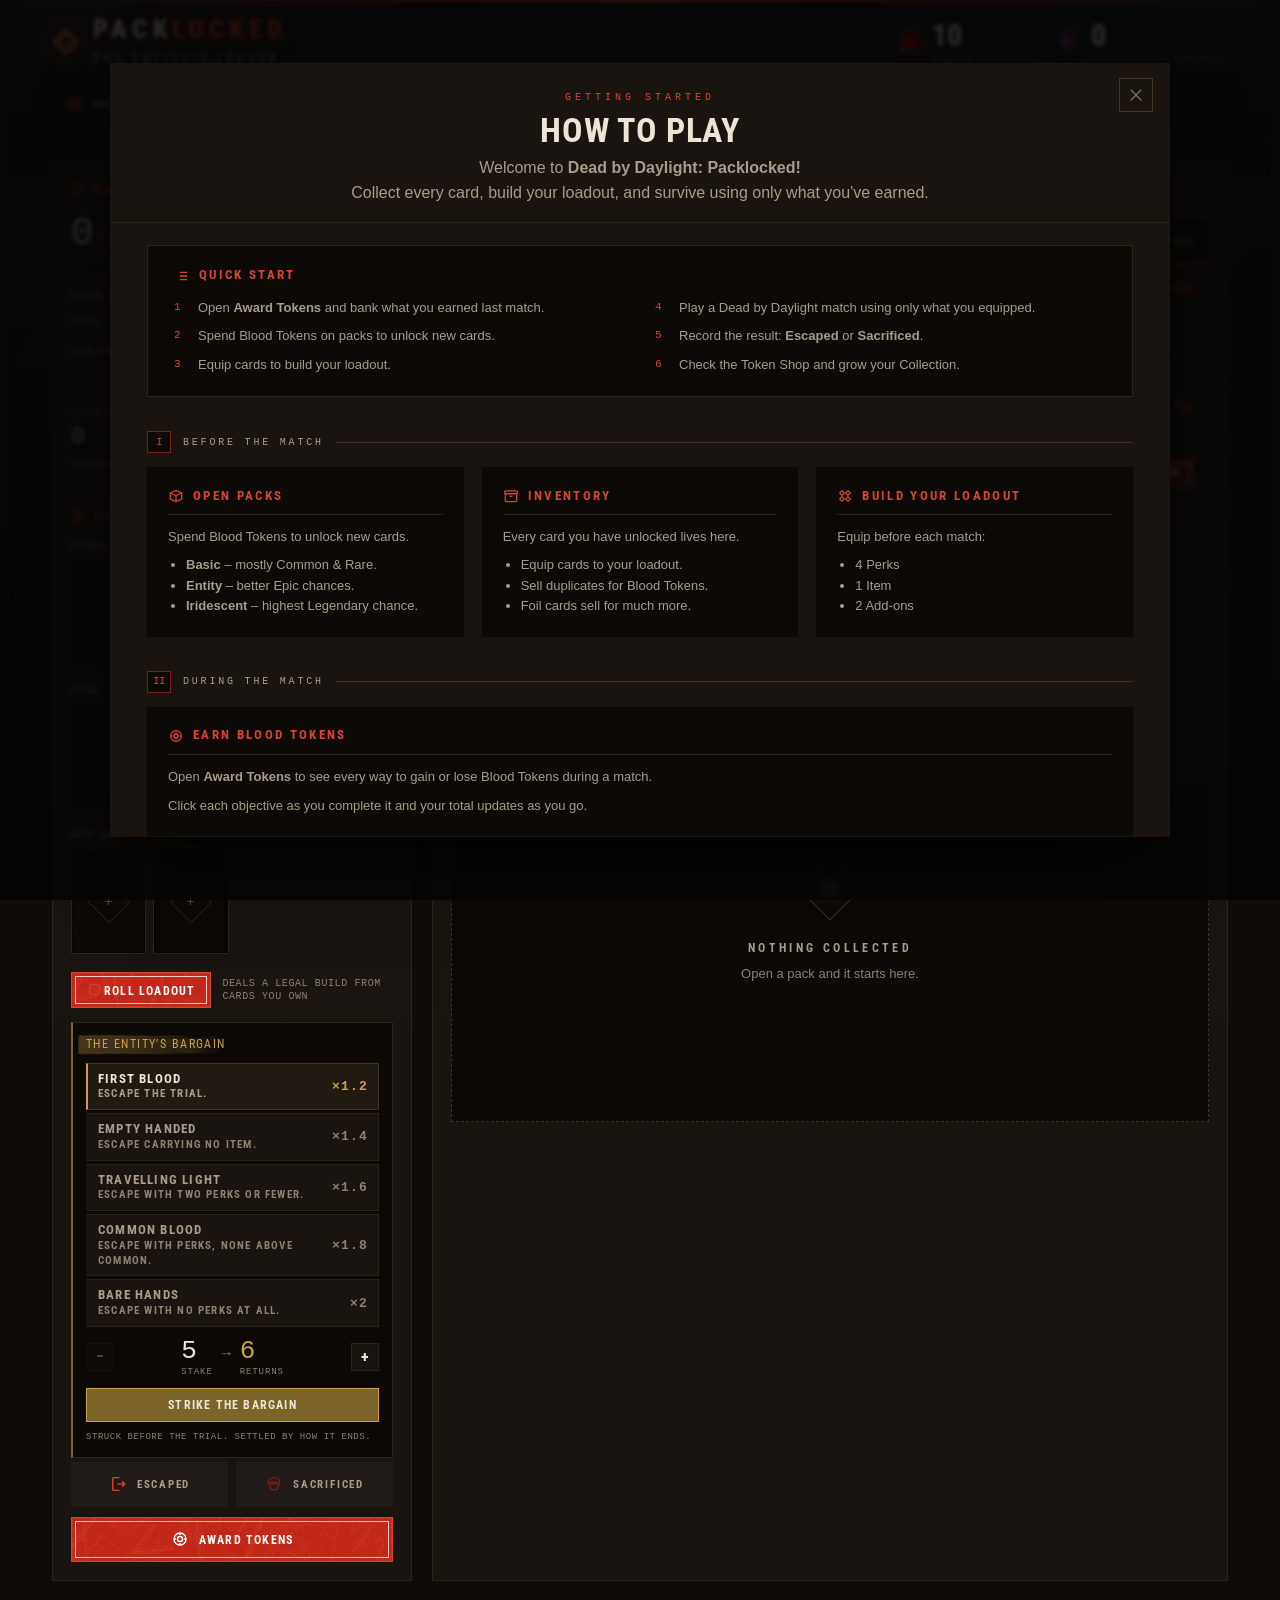
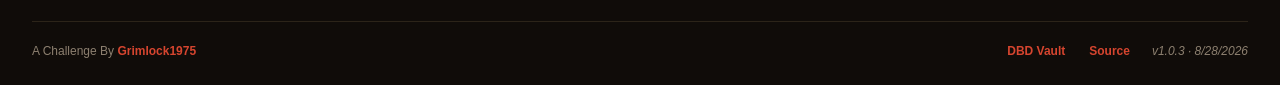
==== commit 2bb27889: "Let the inventory search find a Status Effect Every description already tags its effects in the mark" ====
--- a/index.html
+++ b/index.html
@@ -258,7 +258,7 @@
  <span class="invSearch__ic" data-icon="search" data-icon-size="15"></span>
  <input type="text"
  id="inventorySearch"
- placeholder="Search inventory...">
+ placeholder="Search by name or Status Effect...">
  </label>
 
  <p class="invCount" id="inventoryCount"></p>
--- a/css/chrome.css
+++ b/css/chrome.css
@@ -408,6 +408,30 @@
 .rewardVal .ic--blood {
     color: var(--blood-lt);
 }
+
+/* ...but only where the icon is a vector. The Bloodpoint and the Iridescent
+   Shard are painted marks rather than strokes on currentColor (see RASTER in
+   ui/icons.js), so the rule above is inert on them: an <img> has no colour to
+   set.
+
+   That left the two of them as the only icons in the app that did not answer
+   a state. Every other icon on a button lifts with its label on hover, and
+   these sat still, which reads as the button half-waking. brightness is the
+   one lever a painted mark does answer, on the same .16s the label uses.
+
+   Disabled needs nothing: button:disabled drops opacity on the whole button,
+   and an <img> child goes with it. */
+img.ic {
+    transition: filter .16s;
+}
+
+    button:hover:not(:disabled) img.ic {
+        filter: brightness(1.28);
+    }
+
+    button:active:not(:disabled) img.ic {
+        filter: brightness(1.4);
+    }
 
 /* Buttons carrying an icon lay out as a row rather than relying on whitespace. */
 /* The sidebar's eight-button column is gone, four of those buttons are in the
@@ -551,6 +575,13 @@
    and premultiplied RGBA matches, so the only bytes that differ are the RGB
    of fully-transparent pixels, which never reach a compositor.
 
+   Two were then resampled, which the conversion deliberately was not, so it
+   is worth saying which and why. grunge_dense came in at 1024 square and is
+   only ever drawn as a 260px mask; cell_smoke came in 2208 wide and sits
+   behind buttons about 200px across. Halved, both are still oversampled at
+   twice that on a 2x display, and neither shows a difference where it is
+   used. Everything else is untouched at its original size.
+
    A ninth, card_mask, was taken and then dropped. It erodes the edge of
    whatever it masks so a panel reads as torn rather than cut, and there is
    nothing in this app it can do that to. Their .panel is a small
@@ -568,10 +599,12 @@
    flat. Every surface in it is scratched, smoked, or torn at the edge.
 
    Paths are named once here so a move is one edit, and so the list doubles
-   as an honest inventory of what the layer costs: 1.28MB, against the 42KB
-   the two font cuts take. That is the price of matching rather than
-   approximating, and it was chosen with the number in view. html.plMinimal
-   drops the whole layer at the bottom of spectacle.css.
+   as an honest inventory of what the layer costs: 783KB, against the 42KB
+   the two font cuts take. It was 1.28MB before the two resamples above, and
+   the saving is smaller than halving the dimensions suggests -- lossless
+   WebP of a soft texture does not shrink with area. Still the price of
+   matching rather than approximating, chosen with the number in view.
+   html.plMinimal drops the whole layer at the bottom of spectacle.css.
 
    Two of these are fully opaque -- grunge_dense and the dropped card_mask
    carry no alpha at all, only black and white pixels. A CSS mask reads
@@ -2650,7 +2683,19 @@
     z-index: 1200;
     width: 300px;
     max-height: 70vh;
-    overflow-y: auto;
+
+    /* The scroll lives on .plTip__body, not here, and that is load-bearing.
+       ::before and ::after below are absolutely positioned children -- the
+       smoke and the inset rule -- and an absolutely positioned child of a
+       SCROLLING box scrolls with its content. On a long description the frame
+       slid up out of the panel and the smoke left the bottom half bare.
+
+       Moving the scroll inward fixes that and buys a fixed header for free:
+       the name, the rarity flag and the teacher stay put while the text under
+       them moves. */
+    display: flex;
+    flex-direction: column;
+    overflow: hidden;
     padding: 0;
     pointer-events: none;
 
@@ -2773,6 +2818,13 @@
     font-size: 12px;
     line-height: 1.55;
     color: var(--bone-2);
+
+    /* min-height: 0 is what actually lets this scroll. A flex item defaults
+       to min-height: auto, which refuses to shrink below its content, so the
+       panel would grow past its own max-height instead of the body scrolling
+       inside it. */
+    min-height: 0;
+    overflow-y: auto;
 }
 
 /* Wider than a description panel. Three across is the shape a pack was opened
@@ -4007,7 +4059,7 @@
        colours and it stopped looking chosen. The ancestor takes these to
        (0,3,0), which wins on class count before elements are ever compared. */
     .plTier .plTier__opt:hover {
-        color: var(--bone-1);
+        color: var(--bone);
         background: rgba(255, 255, 255, .04);
     }
 
@@ -6450,7 +6502,7 @@
     background: var(--sunk);
     border: 1px solid var(--rule-hi);
     border-radius: 2px;
-    color: var(--bone-1);
+    color: var(--bone);
     font-size: 13px;
 }
 
@@ -6541,7 +6593,7 @@
     }
 
     .plRosterRow.is-on .plRosterRow__name {
-        color: var(--bone-1);
+        color: var(--bone);
     }
 
     .plRosterRow__perks {
@@ -6564,5 +6616,103 @@
     padding: 10px 0;
     border-bottom: 1px solid var(--rule);
     font-size: 13px;
-    color: var(--bone-1);
-}
+    color: var(--bone);
+}
+
+/* ── Forced colours ────────────────────────────────────────────────────── */
+
+/* Windows High Contrast, and any other forced-colours mode.
+ *
+ * The user agent replaces every colour on the page with one from the user's
+ * own palette. That is the point of the mode and nothing here fights it. What
+ * it does NOT replace is background-IMAGES, which is the problem: this
+ * interface leans on nine of them, and a grunge mask or a smoke band drawn
+ * over a system-coloured surface is noise laid across the one thing the reader
+ * asked to be able to see.
+ *
+ * So the decorative layer goes entirely, and the pieces that were carrying
+ * meaning through colour alone get a border instead -- a shape the forced
+ * palette is allowed to draw.
+ */
+@media (forced-colors: active) {
+
+    /* Atmosphere, textures and every art wash. None of it survives the mode
+       as anything but interference. */
+    .plAmb,
+    .plAmb::after,
+    .plSide::before,
+    .plMain::before,
+    .plTip::before,
+    .plSet__bleed,
+    .plCard__clip::after,
+    .rp__pack::after,
+    .plCard__holo,
+    .plCard__glare,
+    .plCard__face::after {
+        display: none;
+    }
+
+    /* The rarity ribbon, the pack flag, the count badge and the tooltip's flag
+       all state their category in colour AND in words. The words survive the
+       mode; the colour does not, and without a fill the notch reads as a
+       stray angle. A border gives each one an edge the forced palette will
+       actually paint, so they stay legible as labels. */
+    .plCard__set > span:last-child,
+    .plCard__count,
+    .plWrap__flag,
+    .plTip__flag,
+    .plBadge {
+        border: 1px solid;
+        clip-path: none;
+        padding-left: 7px;
+        padding-right: 7px;
+    }
+
+    /* A filled button is marked by its fill, which is gone. The inset rule is
+       the only thing left saying "this is the action", so it is promoted from
+       decoration to the button's actual edge. */
+    .plActions__primary::after,
+    .rp__buy:not(.rp__buy--short)::after,
+    .plRoll__go::after {
+        inset: 0;
+        border-width: 2px;
+    }
+
+    .plActions__primary::before,
+    .rp__buy:not(.rp__buy--short)::before,
+    .plRoll__go::before {
+        display: none;
+    }
+
+    /* Focus has to stay visible when every colour is the user's. */
+    :focus-visible {
+        outline: 2px solid;
+        outline-offset: 2px;
+    }
+}
+
+/* The holding footer: how many you have, and what a spare is worth.
+ *
+ * Sits outside .plTip__body deliberately, so it stays put when a long
+ * description scrolls -- the same reason the header does. Two facts a player
+ * weighs before selling, and the panel named the perk and its rarity for a
+ * long time without ever answering either. */
+.plTip__hold {
+    display: flex;
+    justify-content: space-between;
+    gap: 12px;
+    padding: 8px 14px 9px;
+    border-top: 1px solid var(--rule);
+    background: var(--sunk);
+    font-family: var(--display);
+    font-size: 10px;
+    letter-spacing: .14em;
+    text-transform: uppercase;
+    color: var(--bone-3);
+    font-variant-numeric: tabular-nums;
+}
+
+    /* The number that decides the click. */
+    .plTip__sell {
+        color: var(--gild);
+    }
--- a/css/spectacle.css
+++ b/css/spectacle.css
@@ -381,10 +381,29 @@
     --gemH: 90%;
 }
 
+/* The well becomes a container so its children can be measured against its
+   width as well as its height. inline-size is the cheaper of the two
+   container types and all that cqw needs. */
+.plCard__art {
+    container-type: inline-size;
+}
+
 .plCard__gem {
-    height: var(--gemH);
+    /* min() of a height and a width, and the width half is the whole point.
+
+       height alone plus max-width: 100% reads as equivalent and is not. When
+       that clamp bites it caps the width and leaves the height where it was,
+       so the box stops being square and the square art inside it gets
+       cover-cropped left and right -- the diamond's side points come out
+       shaved flat against the boundary. Measured at 1600px wide: a 308px
+       well holding a 308px gem, no margin at all. It went unseen at the old
+       72% because the clamp almost never bit; at 90% it bites on any card
+       whose well is tall, which is most of them.
+
+       92 rather than 100 so the diamond keeps a little air even when it is
+       the width that decides its size. */
+    height: min(var(--gemH), 92cqw);
     aspect-ratio: 1;
-    max-width: 100%;
 
     /* This is a rim, not a fill: the art inside the clip covers everything but
        the 2-3px of padding. A flat colour there reads as a sticker cut out of
@@ -412,7 +431,7 @@
    discount rides on --gemH rather than on a second copy of the number, so
    an item keeps its area match against a perk whatever the perk grows to. */
 .plCard__gem:not(.plCard__gem--diamond) {
-    height: calc(var(--gemH) * .72);
+    height: calc(min(var(--gemH), 92cqw) * .72);
     border-radius: 6px;
 }
 
@@ -538,9 +557,9 @@
        too, and the ratio holds at 1.2 whatever the card does. 1.2 is the
        figure Special was already landing on by accident, and the one that
        reads right. */
-    height: var(--gemH);
+    /* The same capped figure the gem takes, so the two cannot drift. */
+    height: min(var(--gemH), 92cqw);
     aspect-ratio: 1;
-    max-width: 100%;
 
     /* -51% across, against a plain -50% down: the bitmap's chevrons are not
        centred in their own canvas -- measured, the content starts 2.3% in
@@ -575,12 +594,9 @@
         opacity: 1;
     }
 
-    /* A Special's gem fills the whole well rather than 72% of it. It needs
-       no separate ratio now -- only the same height its own gem takes, so
-       the scale above lands in the same place it does everywhere else. */
-    .plCard.special .plCard__art:has(.plCard__gem--diamond)::after {
-        height: 100%;
-    }
+    /* A Special needs no override at all now: it sets --gemH to 100% on the
+       card, and both the gem and this ring read that same token through the
+       same cap. */
 
 .plCard__plate {
     flex: none;
@@ -914,11 +930,15 @@
 
 }
 
+/* A Special fills the row rather than 90% of it, so its diamond tracks
+   whatever the nameplate leaves it. Set as the token rather than as a
+   height, so the width cap above still applies to it and the hover ring --
+   which reads the same token -- follows without a rule of its own. */
+.plCard.special {
+    --gemH: 100%;
+}
+
 .plCard.special .plCard__gem {
-    /* Fills the row the rule above pins to the well, so the diamond tracks
-       whatever the nameplate leaves rather than the card width. max-width on
-       the base rule still keeps it square on a narrow card. */
-    height: 100%;
     padding: 3px;
     background: color-mix(in srgb, var(--c) 72%, #fff);
 }
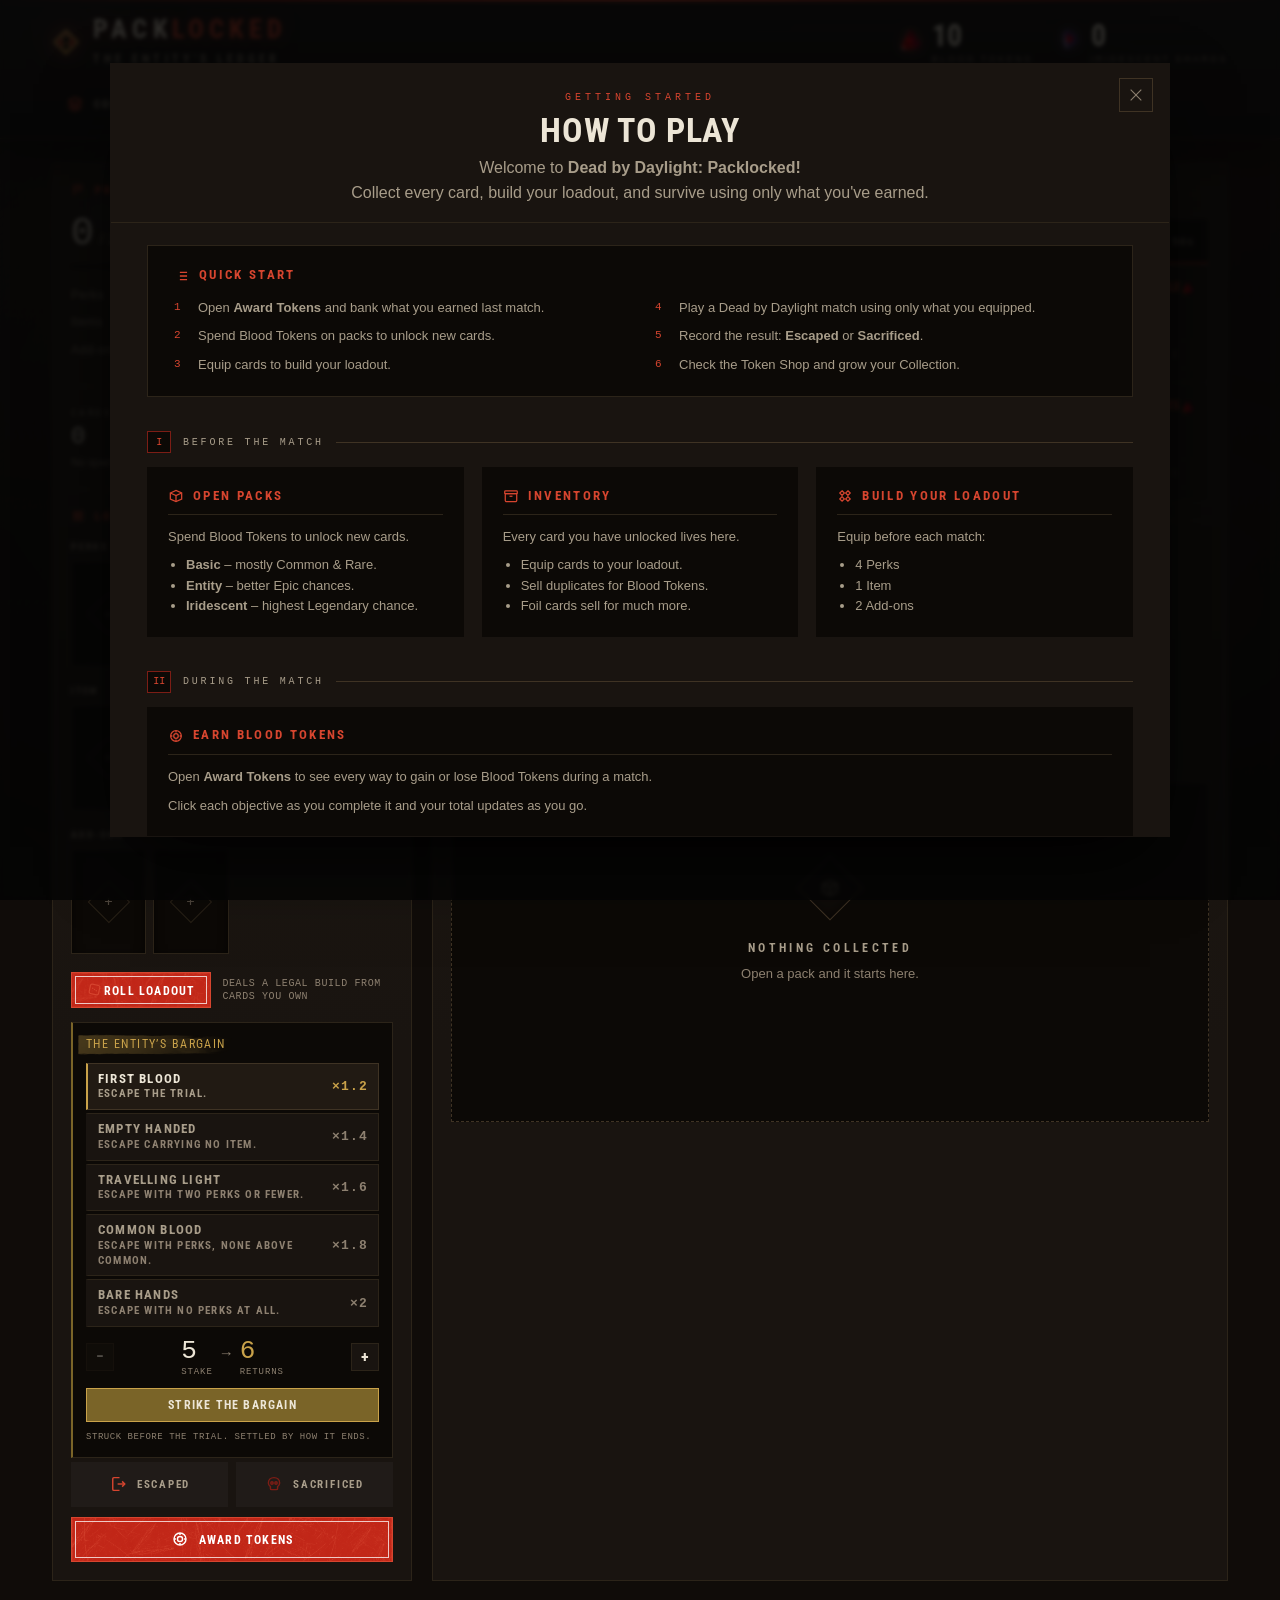
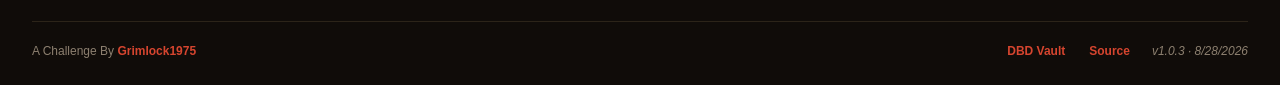
==== commit 2c54e539: "Let the search find a survivor too The backlog wanted the tooltip's "Taught by Mikaela Reid" line to" ====
--- a/index.html
+++ b/index.html
@@ -258,7 +258,7 @@
  <span class="invSearch__ic" data-icon="search" data-icon-size="15"></span>
  <input type="text"
  id="inventorySearch"
- placeholder="Search by name or Status Effect...">
+ placeholder="Search by name, survivor, or Status Effect...">
  </label>
 
  <p class="invCount" id="inventoryCount"></p>
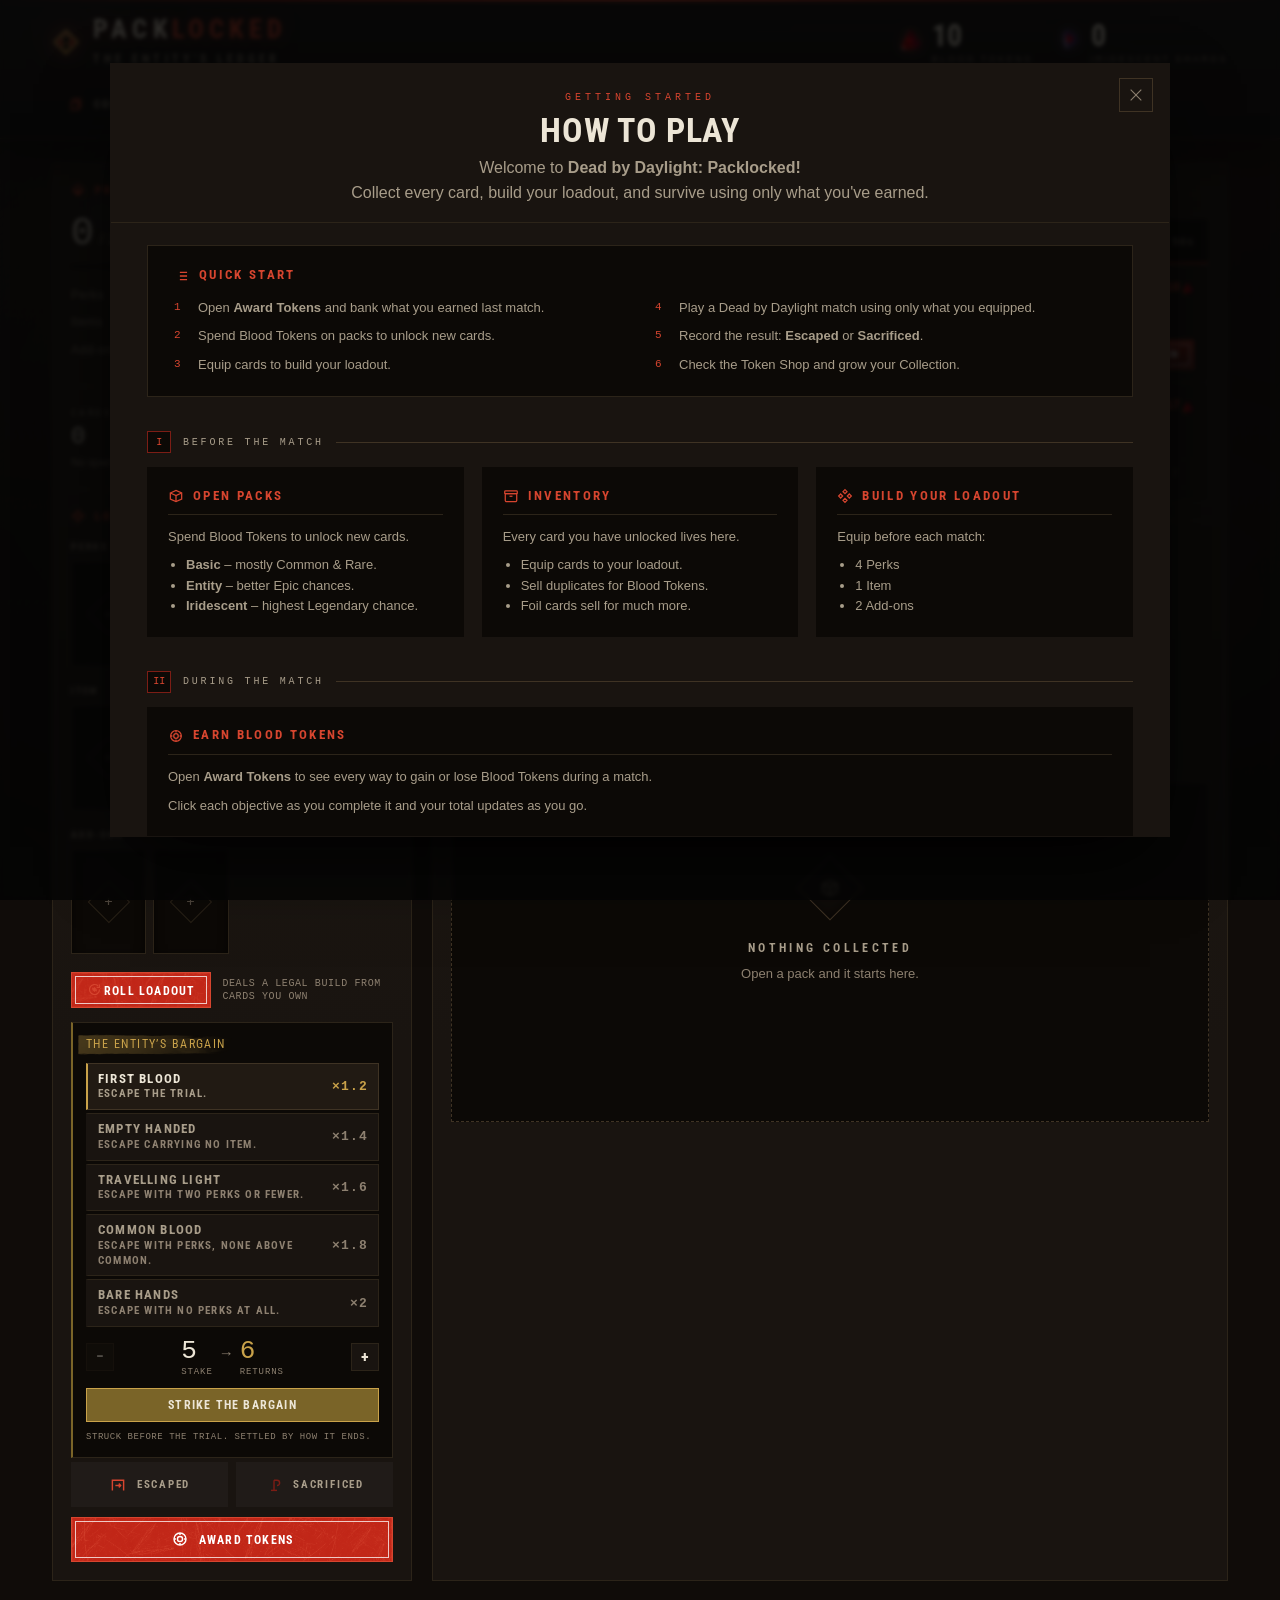
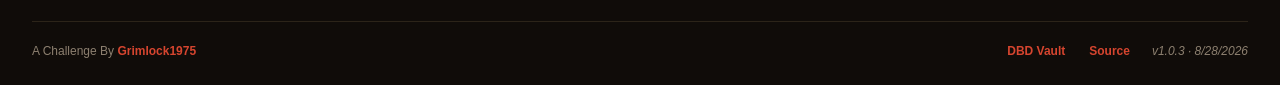
==== commit 87396d30: "Split Progress from Weekly, and redraw four more Progress and Weekly shared one icon, which was the " ====
--- a/index.html
+++ b/index.html
@@ -64,7 +64,7 @@
 
  <nav class="plBar__nav">
  <button id="collectionButton" data-tip="Every card in the game, and which of them you own."><span data-icon="collection"></span>Collection<span id="collectionBadge" class="plBadge" hidden></span></button>
- <button id="weeklyButton" data-tip="This week&#39;s goals. They reset every Monday."><span data-icon="goal"></span>Weekly<span id="weeklyBadge" class="plBadge" hidden></span></button>
+ <button id="weeklyButton" data-tip="This week&#39;s goals. They reset every Monday."><span data-icon="weekly"></span>Weekly<span id="weeklyBadge" class="plBadge" hidden></span></button>
  <button id="statsButton" data-tip="Everything the ledger has counted: pulls, escapes, sacrifices."><span data-icon="stats"></span>Stats</button>
  <button id="guideButton" data-tip="How to play, start to finish."><span data-icon="rules"></span>Rules</button>
  <button id="saveSlotsButton" data-tip="Keep several runs side by side, and move between them."><span data-icon="save"></span>Save Slots</button>
@@ -95,7 +95,7 @@
 
  <div class="plBlock">
 
- <div class="plLabel"><span data-icon="goal" data-icon-size="14"></span>Progress</div>
+ <div class="plLabel"><span data-icon="progress" data-icon-size="14"></span>Progress</div>
 
  <div class="plGoal">
 
@@ -640,7 +640,7 @@
 
  <div class="guideCard">
 
- <h2><span data-icon="goal" data-icon-size="16"></span>Your Goal</h2>
+ <h2><span data-icon="weekly" data-icon-size="16"></span>Your Goal</h2>
 
  <p>Collect every card while surviving on only what you have earned.</p>
 
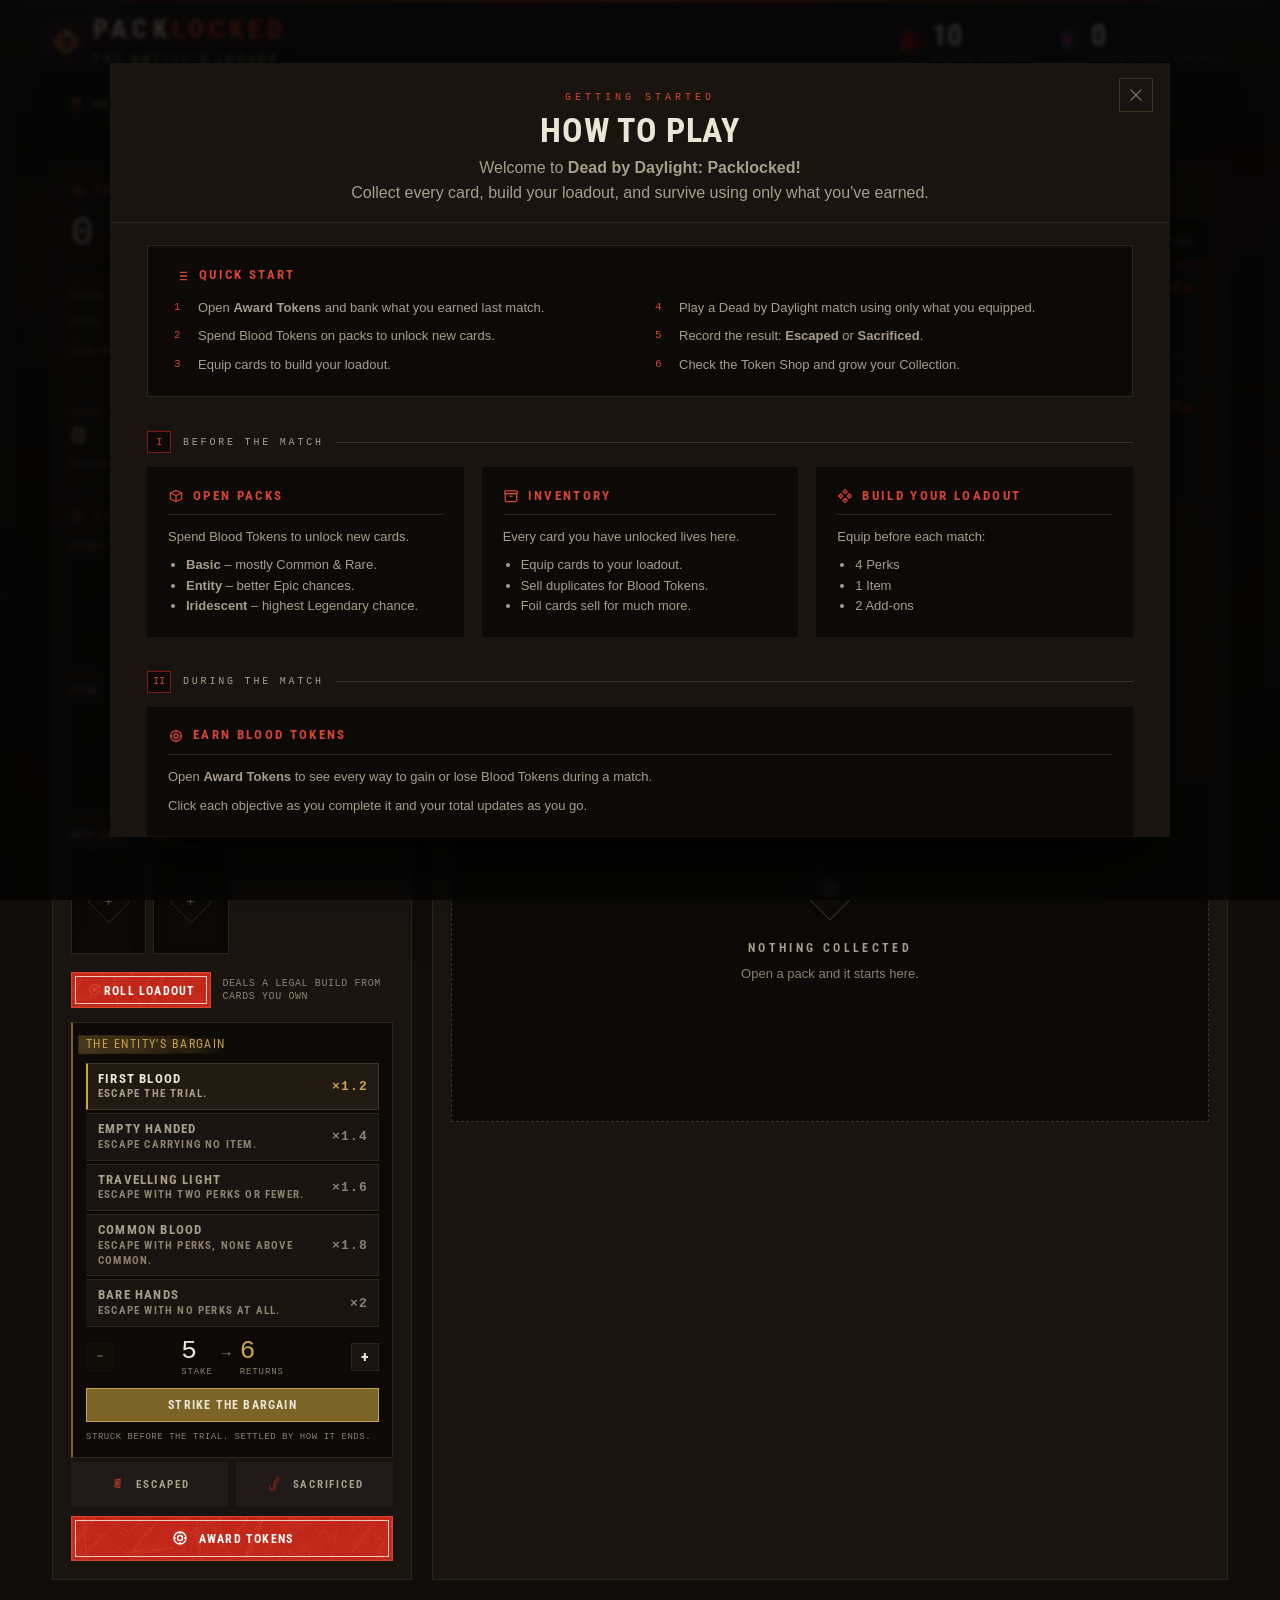
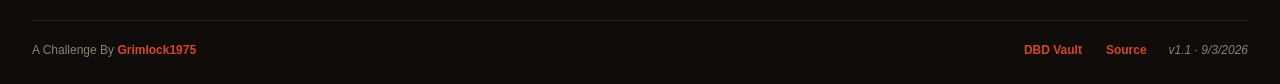
==== commit 8ea4f409: "Wear the game's own hook and exit gate, and ship v1.1 Escaped and Sacrificed take Dead by Daylight's" ====
--- a/index.html
+++ b/index.html
@@ -1009,7 +1009,7 @@
                 </a>
             </nav>
 
-            <span id="gameVersion">v1.0.3 · 8/28/2026</span>
+            <span id="gameVersion">v1.1 · 9/3/2026</span>
 
         </div>
 
--- a/css/chrome.css
+++ b/css/chrome.css
@@ -6716,3 +6716,22 @@
     .plTip__sell {
         color: var(--gild);
     }
+
+/* An icon worn as a mask: the game's own art, cut from its alpha and painted
+   in currentColor. See MASK in ui/icons.js for why this kind exists.
+ *
+ * Everything the stylesheet already does to `.ic` reaches this too, because
+ * the colour comes from the same place a path's stroke does -- `button .ic`
+ * lights it, `button:disabled` dims it, and the blood-red rule further up
+ * would tint it if it were ever listed there. */
+.ic--mask {
+    display: inline-block;
+    flex: none;
+    background-color: currentColor;
+    -webkit-mask-position: center;
+    -webkit-mask-repeat: no-repeat;
+    -webkit-mask-size: contain;
+    mask-position: center;
+    mask-repeat: no-repeat;
+    mask-size: contain;
+}
